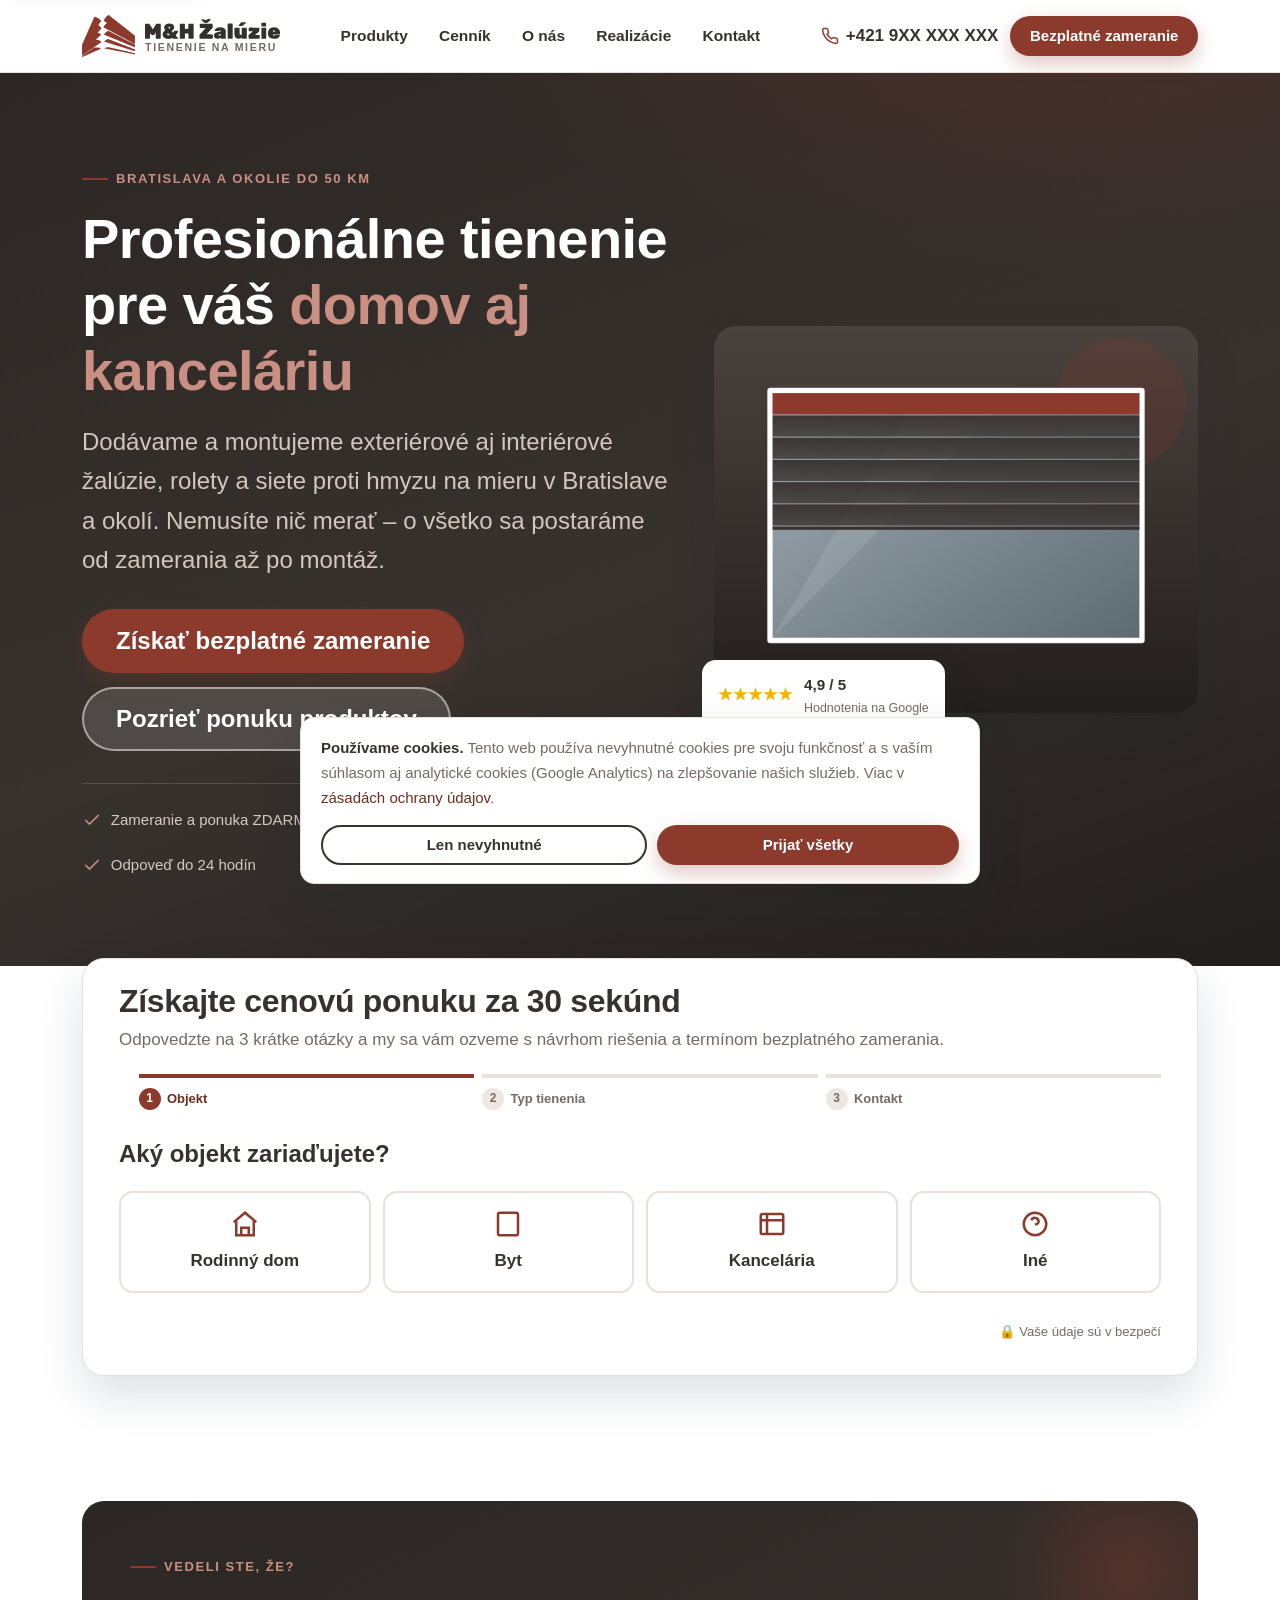
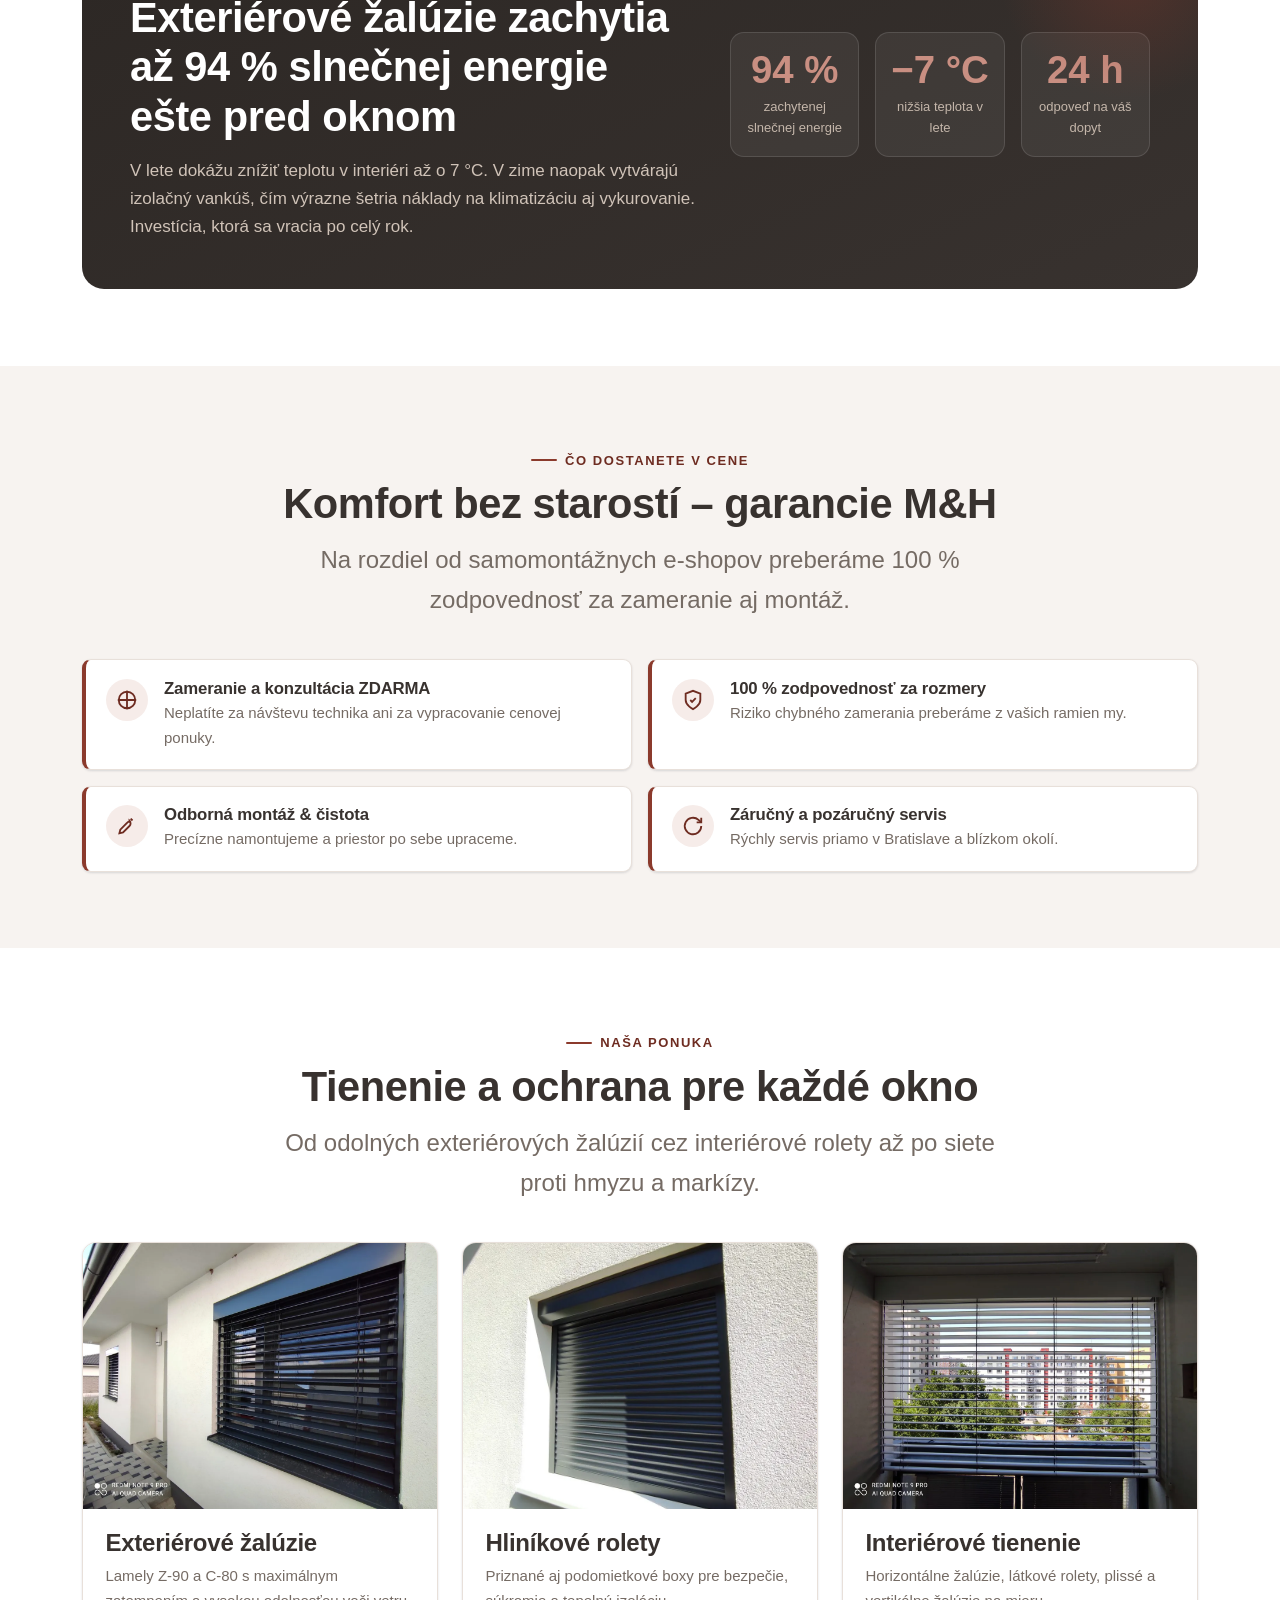
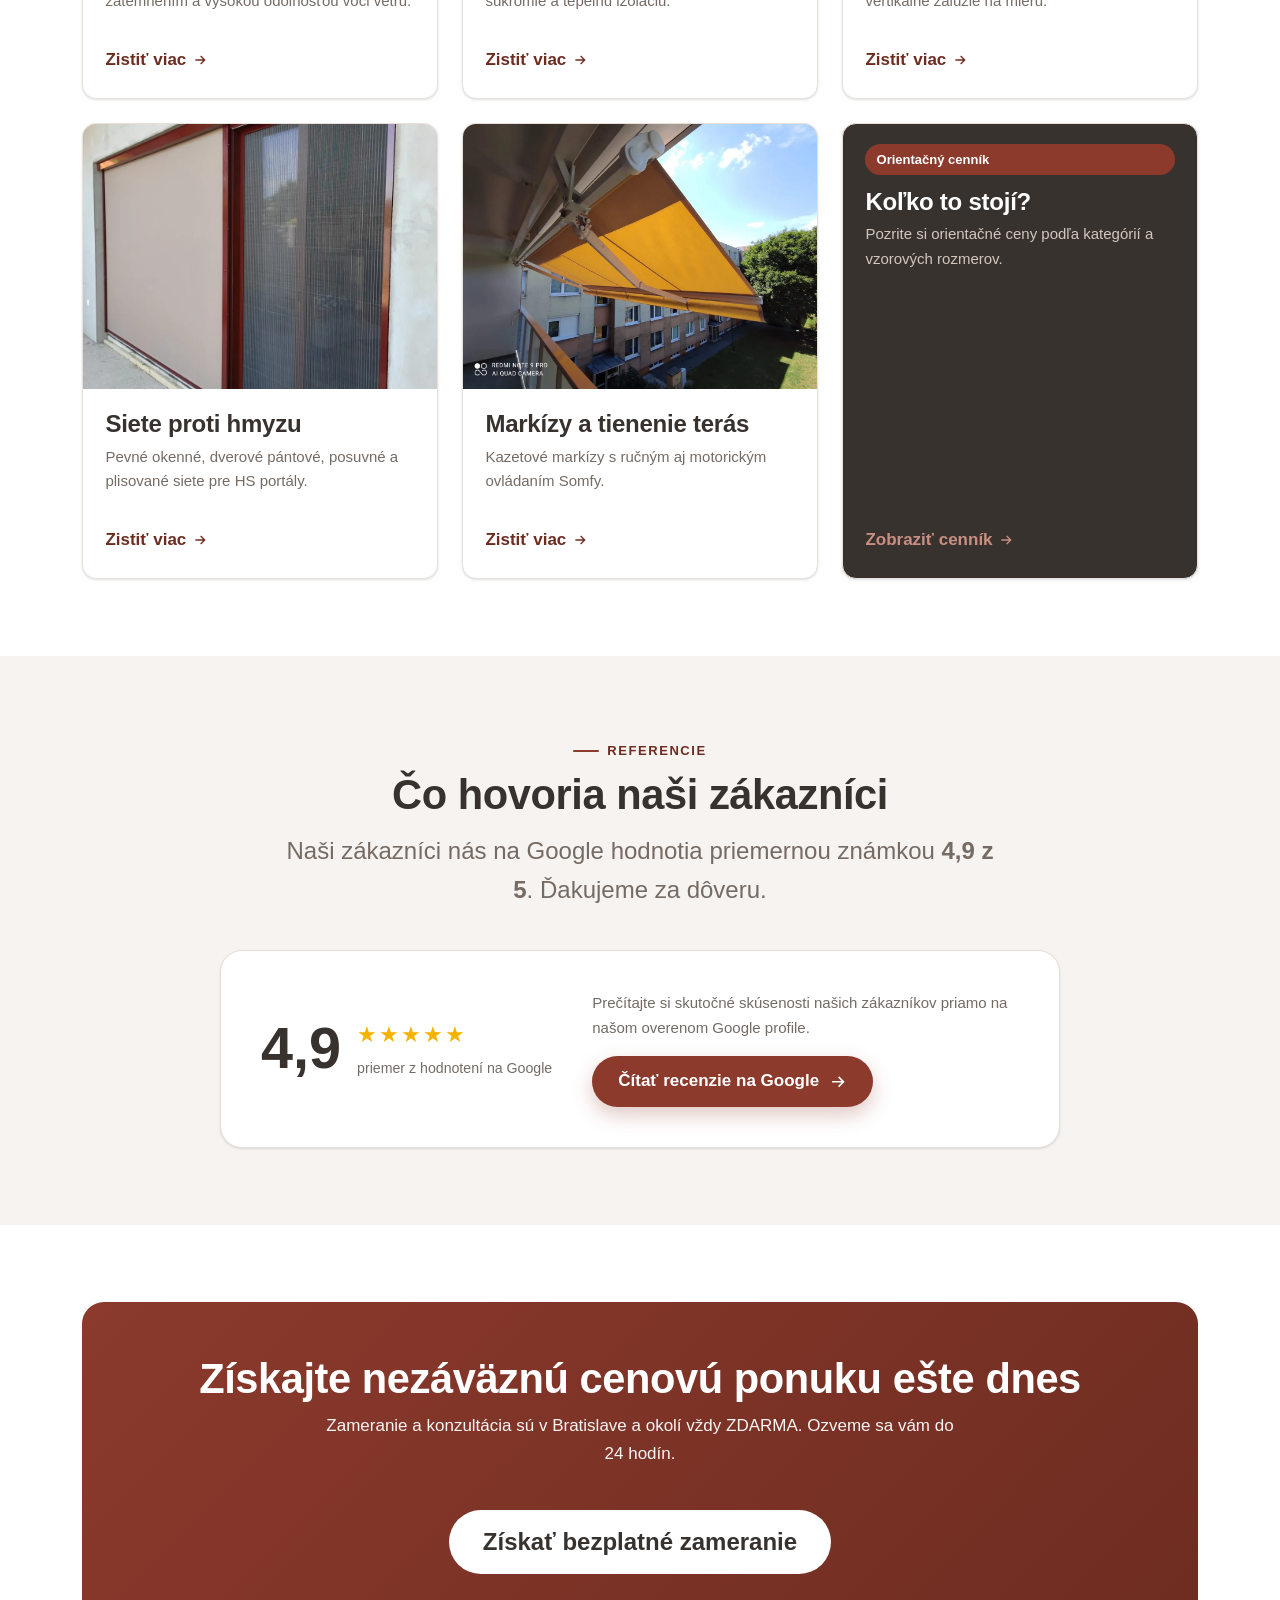
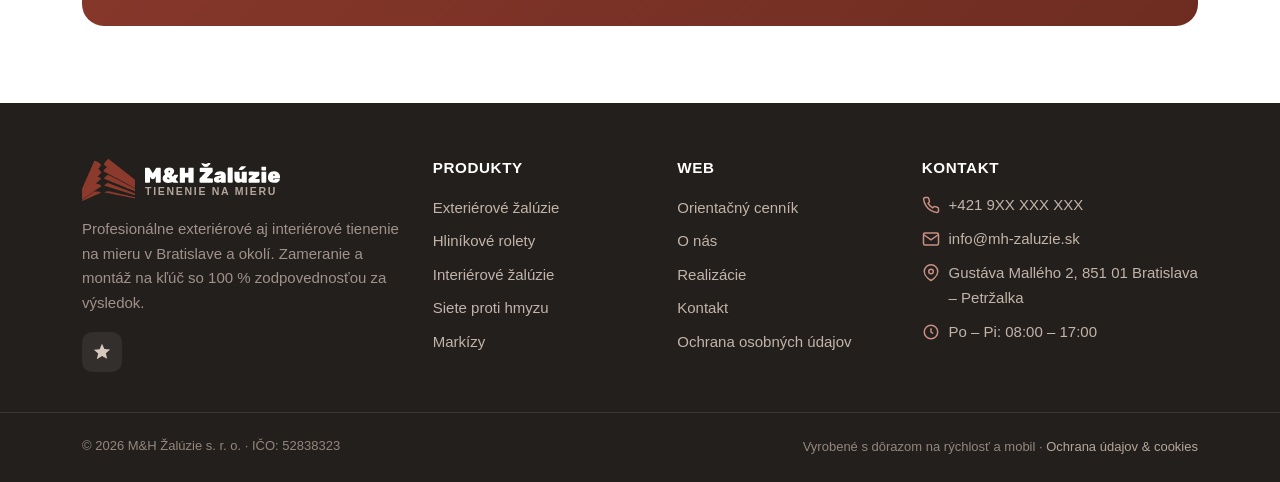
==== index.html @ 6494bdf4 "Kompletný audit webu: obsahové, prístupnostné a výkonové opravy Obsah a dôveryhodnosť: - Odstránené " ====
<!DOCTYPE html>
<html lang="sk">
<head>
  <meta charset="UTF-8">
  <meta name="viewport" content="width=device-width, initial-scale=1">
  <script>document.documentElement.className+=" js";</script>
  <title>Exteriérové a interiérové žalúzie Bratislava | M&H Žalúzie</title>
  <meta name="description" content="Exteriérové aj interiérové žalúzie, rolety, siete proti hmyzu a markízy na mieru v Bratislave a okolí. Zameranie ZDARMA, montáž na kľúč, ponuka do 24 hodín.">
  <link rel="canonical" href="https://mh-zaluzie.sk/">
  <meta name="theme-color" content="#38322F">
  <meta name="robots" content="index, follow">

  <!-- Open Graph / social -->
  <meta property="og:type" content="website">
  <meta property="og:locale" content="sk_SK">
  <meta property="og:site_name" content="M&H Žalúzie">
  <meta property="og:title" content="Exteriérové a interiérové žalúzie Bratislava | M&H Žalúzie">
  <meta property="og:description" content="Tienenie na mieru v Bratislave a okolí. Zameranie ZDARMA, montáž na kľúč. Získajte bezplatnú cenovú ponuku do 24 hodín.">
  <meta property="og:url" content="https://mh-zaluzie.sk/">
  <meta property="og:image" content="https://mh-zaluzie.sk/assets/img/og-image.png">
  <meta property="og:image:type" content="image/png">
  <meta property="og:image:width" content="1200">
  <meta property="og:image:height" content="630">
  <meta name="twitter:image" content="https://mh-zaluzie.sk/assets/img/og-image.png">
  <meta name="twitter:card" content="summary_large_image">

  <link rel="icon" href="assets/favicon.svg" type="image/svg+xml">
  <link rel="icon" type="image/png" sizes="32x32" href="assets/favicon-32.png">
  <link rel="apple-touch-icon" href="assets/apple-touch-icon.png">
  <link rel="manifest" href="site.webmanifest">
  <link rel="preload" href="css/styles.css?v=20260725" as="style">
  <link rel="preload" href="assets/img/hero.svg" as="image" type="image/svg+xml">
  <link rel="stylesheet" href="css/styles.css?v=20260725">

  <!-- Štruktúrované dáta pre lokálne SEO (LocalBusiness) -->
  <script type="application/ld+json">
  {
    "@context": "https://schema.org",
    "@type": "HomeAndConstructionBusiness",
    "name": "M&H Žalúzie s. r. o.",
    "image": "https://mh-zaluzie.sk/assets/img/og-image.png",
    "url": "https://mh-zaluzie.sk",
    "email": "info@mh-zaluzie.sk",
    "telephone": "+421900000000",
    "priceRange": "€€",
    "address": {
      "@type": "PostalAddress",
      "streetAddress": "Gustáva Mallého 2",
      "postalCode": "851 01",
      "addressLocality": "Bratislava – Petržalka",
      "addressCountry": "SK"
    },
    "areaServed": ["Bratislava", "Ružinov", "Petržalka", "Dúbravka", "Senec", "Pezinok", "Malacky"],
    "openingHoursSpecification": {
      "@type": "OpeningHoursSpecification",
      "dayOfWeek": ["Monday","Tuesday","Wednesday","Thursday","Friday"],
      "opens": "08:00", "closes": "17:00"
    },
    "makesOffer": [
      { "@type": "Offer", "itemOffered": { "@type": "Service", "name": "Exteriérové žalúzie Z-90 a C-80" } },
      { "@type": "Offer", "itemOffered": { "@type": "Service", "name": "Interiérové žalúzie a rolety" } },
      { "@type": "Offer", "itemOffered": { "@type": "Service", "name": "Siete proti hmyzu" } },
      { "@type": "Offer", "itemOffered": { "@type": "Service", "name": "Markízy" } }
    ]
  }
  </script>
</head>
<body>
  <a class="skip-link" href="#obsah">Preskočiť na obsah</a>

  <!-- ======================= HLAVIČKA ======================= -->
  <header class="site-header">
    <div class="container header-inner">
      <a class="brand" href="index.html" aria-label="M&amp;H Žalúzie – domovská stránka"><img class="brand__mark" src="assets/logo-mark.svg" alt="" width="53" height="42"><span class="brand__text"><img class="brand__word" src="assets/logo-word-dark.svg" alt="M&amp;H Žalúzie" width="135" height="20"><span class="brand__tag">Tienenie na mieru</span></span></a>

      <nav class="main-nav" id="main-nav" aria-label="Hlavná navigácia">
        <a href="produkty.html">Produkty</a>
        <a href="cennik.html">Cenník</a>
        <a href="o-nas.html">O nás</a>
        <a href="realizacie.html">Realizácie</a>
        <a href="kontakt.html">Kontakt</a>
        <a class="btn btn--primary btn--sm header-mobile-cta" href="kontakt.html">Bezplatné zameranie</a>
      </nav>

      <div class="header-actions">
        <a class="header-phone" data-mh-tel href="tel:+421900000000">
          <svg viewBox="0 0 24 24" fill="none" stroke="currentColor" stroke-width="2"><path d="M22 16.9v3a2 2 0 0 1-2.2 2 19.8 19.8 0 0 1-8.6-3 19.5 19.5 0 0 1-6-6 19.8 19.8 0 0 1-3-8.6A2 2 0 0 1 4.1 2h3a2 2 0 0 1 2 1.7c.1 1 .4 1.9.7 2.8a2 2 0 0 1-.5 2.1L8.1 9.9a16 16 0 0 0 6 6l1.3-1.2a2 2 0 0 1 2.1-.5c.9.3 1.8.6 2.8.7a2 2 0 0 1 1.7 2Z"/></svg>
          <span data-mh="business.phone">+421 9XX XXX XXX</span>
        </a>
        <a class="btn btn--primary btn--sm header-desktop-cta" href="kontakt.html">Bezplatné zameranie</a>
        <button class="nav-toggle" aria-label="Otvoriť menu" aria-controls="main-nav" aria-expanded="false">
          <svg class="icon-open" viewBox="0 0 24 24" fill="none" stroke="currentColor" stroke-width="2"><line x1="3" y1="6" x2="21" y2="6"/><line x1="3" y1="12" x2="21" y2="12"/><line x1="3" y1="18" x2="21" y2="18"/></svg>
          <svg class="icon-close" viewBox="0 0 24 24" fill="none" stroke="currentColor" stroke-width="2"><line x1="6" y1="6" x2="18" y2="18"/><line x1="6" y1="18" x2="18" y2="6"/></svg>
        </button>
      </div>
    </div>
  </header>

  <main id="obsah" tabindex="-1">
    <!-- ======================= HERO ======================= -->
    <section class="hero">
      <div class="container">
        <div class="hero-grid">
          <div class="hero__content" data-reveal>
            <span class="eyebrow">Bratislava a okolie do 50 km</span>
            <h1 class="mt-1">Profesionálne tienenie pre váš <span class="hl">domov aj kanceláriu</span></h1>
            <p class="hero__sub">Dodávame a montujeme exteriérové aj interiérové žalúzie, rolety a siete proti hmyzu na mieru v Bratislave a okolí. Nemusíte nič merať – o všetko sa postaráme od zamerania až po montáž.</p>
            <div class="hero__cta">
              <a class="btn btn--primary btn--lg" href="kontakt.html">Získať bezplatné zameranie</a>
              <a class="btn btn--ghost btn--lg" href="produkty.html">Pozrieť ponuku produktov</a>
            </div>
            <div class="hero__trust">
              <span class="hero__trust-item"><svg viewBox="0 0 24 24" fill="none" stroke="currentColor" stroke-width="2"><path d="M20 6 9 17l-5-5"/></svg> Zameranie a ponuka ZDARMA</span>
              <span class="hero__trust-item"><svg viewBox="0 0 24 24" fill="none" stroke="currentColor" stroke-width="2"><path d="M20 6 9 17l-5-5"/></svg> Montáž na kľúč</span>
              <span class="hero__trust-item"><svg viewBox="0 0 24 24" fill="none" stroke="currentColor" stroke-width="2"><path d="M20 6 9 17l-5-5"/></svg> Odpoveď do 24 hodín</span>
            </div>
          </div>
          <div class="hero__media" data-reveal data-reveal-delay="1">
            <img decoding="async" fetchpriority="high" src="assets/img/hero.svg" width="900" height="720" alt="Rodinný dom s namontovanými exteriérovými žalúziami">
            <a class="hero__badge" href="https://www.google.com/maps?cid=14620963035425995864" data-mh-href="social.googleReviews" target="_blank" rel="noopener" aria-label="Hodnotenie 4,9 z 5 na Google – čítať recenzie">
              <span class="stars" aria-hidden="true">★★★★★</span>
              <span><span data-mh="reviews.rating">4,9</span> / 5<small>Hodnotenia na Google</small></span>
            </a>
          </div>
        </div>
      </div>
    </section>

    <!-- ======================= WIZARD ======================= -->
    <section class="section section--tight" aria-labelledby="wizard-title">
      <div class="container">
        <div class="wizard-wrap">
          <div class="wizard" id="wizard" data-reveal>
            <div class="wizard__head">
              <h2 id="wizard-title">Získajte cenovú ponuku za 30 sekúnd</h2>
              <p>Odpovedzte na 3 krátke otázky a my sa vám ozveme s návrhom riešenia a termínom bezplatného zamerania.</p>
              <ol class="wizard__steps">
                <li class="is-active"><span class="num">1</span> Objekt</li>
                <li><span class="num">2</span> Typ tienenia</li>
                <li><span class="num">3</span> Kontakt</li>
              </ol>
            </div>
            <div class="wizard__body">
              <!-- Krok 1 -->
              <div class="wizard__panel is-active" role="group" aria-label="Krok 1">
                <p class="wizard__q">Aký objekt zariaďujete?</p>
                <div class="wizard__options">
                  <button type="button" class="opt" data-group="object" data-value="Rodinný dom">
                    <svg viewBox="0 0 24 24" fill="none" stroke="currentColor" stroke-width="2"><path d="M3 10.5 12 3l9 7.5"/><path d="M5 9.5V21h14V9.5"/><path d="M9 21v-6h6v6"/></svg>Rodinný dom</button>
                  <button type="button" class="opt" data-group="object" data-value="Byt">
                    <svg viewBox="0 0 24 24" fill="none" stroke="currentColor" stroke-width="2"><rect x="4" y="3" width="16" height="18" rx="1.5"/><path d="M9 8h.01M15 8h.01M9 12h.01M15 12h.01M9 16h.01M15 16h.01"/></svg>Byt</button>
                  <button type="button" class="opt" data-group="object" data-value="Kancelária">
                    <svg viewBox="0 0 24 24" fill="none" stroke="currentColor" stroke-width="2"><rect x="3" y="4" width="18" height="16" rx="1.5"/><path d="M3 9h18M8 4v16"/></svg>Kancelária</button>
                  <button type="button" class="opt" data-group="object" data-value="Iné">
                    <svg viewBox="0 0 24 24" fill="none" stroke="currentColor" stroke-width="2"><circle cx="12" cy="12" r="9"/><path d="M9.1 9a3 3 0 0 1 5.8 1c0 2-3 2.5-3 2.5"/><path d="M12 17h.01"/></svg>Iné</button>
                </div>
              </div>
              <!-- Krok 2 -->
              <div class="wizard__panel" role="group" aria-label="Krok 2">
                <p class="wizard__q">O aké tienenie máte záujem?</p>
                <div class="wizard__options">
                  <button type="button" class="opt" data-group="shading" data-value="Exteriérové žalúzie">
                    <svg viewBox="0 0 24 24" fill="none" stroke="currentColor" stroke-width="2"><rect x="4" y="3" width="16" height="18" rx="1"/><path d="M4 8h16M4 12h16M4 16h16"/></svg>Exteriérové žalúzie</button>
                  <button type="button" class="opt" data-group="shading" data-value="Hliníkové rolety">
                    <svg viewBox="0 0 24 24" fill="none" stroke="currentColor" stroke-width="2"><rect x="4" y="3" width="16" height="18" rx="1"/><path d="M4 7h16M4 10h16M4 13h16M4 16h16"/></svg>Hliníkové rolety</button>
                  <button type="button" class="opt" data-group="shading" data-value="Interiérové žalúzie">
                    <svg viewBox="0 0 24 24" fill="none" stroke="currentColor" stroke-width="2"><path d="M4 4h16M6 4v14M18 4v14M6 20h12"/><path d="M6 9h12M6 13h12"/></svg>Interiérové žalúzie</button>
                  <button type="button" class="opt" data-group="shading" data-value="Siete proti hmyzu">
                    <svg viewBox="0 0 24 24" fill="none" stroke="currentColor" stroke-width="2"><rect x="4" y="4" width="16" height="16" rx="1"/><path d="M4 9h16M4 14h16M9 4v16M14 4v16"/></svg>Siete proti hmyzu</button>
                  <button type="button" class="opt" data-group="shading" data-value="Markízy">
                    <svg viewBox="0 0 24 24" fill="none" stroke="currentColor" stroke-width="2"><path d="M3 11 5 5h14l2 6z"/><path d="M3 11h18v2H3z"/><path d="M7 13v6M17 13v6"/></svg>Markízy</button>
                </div>
              </div>
              <!-- Krok 3 -->
              <div class="wizard__panel" role="group" aria-label="Krok 3">
                <p class="wizard__q">Kde sa nachádzate?</p>
                <form class="wizard__fields" novalidate>
                  <div class="field">
                    <label for="wiz-city">Obec / mesto <span class="req">*</span></label>
                    <input id="wiz-city" name="city" type="text" placeholder="napr. Bratislava – Petržalka" autocomplete="address-level2" required>
                  </div>
                  <div class="field">
                    <label for="wiz-phone">Telefónne číslo <span class="req">*</span></label>
                    <input id="wiz-phone" name="phone" type="tel" placeholder="+421 9XX XXX XXX" autocomplete="tel" required>
                  </div>
                  <p data-wiz-msg style="display:none;font-size:.85rem;font-weight:600;"></p>
                  <button type="submit" class="btn btn--primary btn--block btn--lg">Odoslať a dohodnúť bezplatné zameranie</button>
                  <p class="text-muted" style="font-size:.8rem;">Odoslaním súhlasíte so spracovaním údajov za účelom vybavenia dopytu. Nezáväzné a bezplatné.</p>
                </form>
              </div>
              <!-- Úspech -->
              <div class="wizard__panel wizard__success" role="status">
                <div class="check"><svg viewBox="0 0 24 24" fill="none" stroke="currentColor" stroke-width="2.5"><path d="M20 6 9 17l-5-5"/></svg></div>
                <h3>Ďakujeme, dopyt je odoslaný!</h3>
                <p class="text-muted">Ozveme sa vám do 24 hodín na uvedené telefónne číslo a dohodneme termín bezplatného zamerania.</p>
              </div>

              <div class="wizard__nav">
                <button type="button" class="link-back" data-wiz-back hidden>
                  <svg viewBox="0 0 24 24" width="16" height="16" fill="none" stroke="currentColor" stroke-width="2"><path d="m15 18-6-6 6-6"/></svg> Späť
                </button>
                <span class="text-muted" style="font-size:.82rem;">🔒 Vaše údaje sú v bezpečí</span>
              </div>
            </div>
          </div>
        </div>
      </div>
    </section>

    <!-- ======================= EDUKAČNÝ BLOK ======================= -->
    <section class="section">
      <div class="container">
        <div class="edu" data-reveal>
          <div class="edu__inner">
            <div>
              <span class="eyebrow" style="color:var(--c-accent-300)">Vedeli ste, že?</span>
              <h2 class="mt-1">Exteriérové žalúzie zachytia až 94 % slnečnej energie ešte pred oknom</h2>
              <p class="mt-1">V lete dokážu znížiť teplotu v interiéri až o 7 °C. V zime naopak vytvárajú izolačný vankúš, čím výrazne šetria náklady na klimatizáciu aj vykurovanie. Investícia, ktorá sa vracia po celý rok.</p>
            </div>
            <div class="stat-grid">
              <div class="stat"><b>94 %</b><span>zachytenej slnečnej energie</span></div>
              <div class="stat"><b>−7 °C</b><span>nižšia teplota v lete</span></div>
              <div class="stat"><b>24 h</b><span>odpoveď na váš dopyt</span></div>
            </div>
          </div>
        </div>
      </div>
    </section>

    <!-- ======================= GARANCIE ======================= -->
    <section class="section section--alt" aria-labelledby="garancie-title">
      <div class="container">
        <div class="section-head center">
          <span class="eyebrow">Čo dostanete v cene</span>
          <h2 id="garancie-title">Komfort bez starostí – garancie M&amp;H</h2>
          <p class="lead">Na rozdiel od samomontážnych e-shopov preberáme 100 % zodpovednosť za zameranie aj montáž.</p>
        </div>
        <div class="guarantee-list grid grid-2">
          <div class="guarantee" data-reveal>
            <div class="guarantee__ic"><svg viewBox="0 0 24 24" fill="none" stroke="currentColor" stroke-width="2"><path d="M12 2v20M2 12h20"/><circle cx="12" cy="12" r="9"/></svg></div>
            <div><h3>Zameranie a konzultácia ZDARMA</h3><p>Neplatíte za návštevu technika ani za vypracovanie cenovej ponuky.</p></div>
          </div>
          <div class="guarantee" data-reveal data-reveal-delay="1">
            <div class="guarantee__ic"><svg viewBox="0 0 24 24" fill="none" stroke="currentColor" stroke-width="2"><path d="M12 22s8-4 8-10V5l-8-3-8 3v7c0 6 8 10 8 10Z"/><path d="m9 12 2 2 4-4"/></svg></div>
            <div><h3>100 % zodpovednosť za rozmery</h3><p>Riziko chybného zamerania preberáme z vašich ramien my.</p></div>
          </div>
          <div class="guarantee" data-reveal>
            <div class="guarantee__ic"><svg viewBox="0 0 24 24" fill="none" stroke="currentColor" stroke-width="2"><path d="M14.7 6.3a4 4 0 0 1 0 5.7l-7 7-4 1 1-4 7-7a4 4 0 0 1 3-1.7Z"/><path d="m18 6-2-2"/></svg></div>
            <div><h3>Odborná montáž &amp; čistota</h3><p>Precízne namontujeme a priestor po sebe upraceme.</p></div>
          </div>
          <div class="guarantee" data-reveal data-reveal-delay="1">
            <div class="guarantee__ic"><svg viewBox="0 0 24 24" fill="none" stroke="currentColor" stroke-width="2"><path d="M21 12a9 9 0 1 1-3-6.7L21 8"/><path d="M21 3v5h-5"/></svg></div>
            <div><h3>Záručný a pozáručný servis</h3><p>Rýchly servis priamo v Bratislave a blízkom okolí.</p></div>
          </div>
        </div>
      </div>
    </section>

    <!-- ======================= PRODUKTY PREVIEW ======================= -->
    <section class="section" aria-labelledby="produkty-title">
      <div class="container">
        <div class="section-head center">
          <span class="eyebrow">Naša ponuka</span>
          <h2 id="produkty-title">Tienenie a ochrana pre každé okno</h2>
          <p class="lead">Od odolných exteriérových žalúzií cez interiérové rolety až po siete proti hmyzu a markízy.</p>
        </div>
        <div class="grid grid-3">
          <a class="card product-card" href="produkty.html#exterierove" data-reveal>
            <div class="product-card__media"><picture><source srcset="assets/img/realizacia-exterierove-zaluzie.webp" type="image/webp"><img decoding="async" src="assets/img/realizacia-exterierove-zaluzie.jpg" onerror="this.onerror=null;this.src='assets/img/product-exterier.svg'" alt="Exteriérové žalúzie Z-90 a C-80" loading="lazy" width="800" height="600"></picture></div>
            <div class="product-card__body"><h3>Exteriérové žalúzie</h3><p>Lamely Z-90 a C-80 s maximálnym zatemnením a vysokou odolnosťou voči vetru.</p><span class="product-card__link">Zistiť viac <svg viewBox="0 0 24 24" fill="none" stroke="currentColor" stroke-width="2"><path d="M5 12h14M13 6l6 6-6 6"/></svg></span></div>
          </a>
          <a class="card product-card" href="produkty.html#rolety" data-reveal data-reveal-delay="1">
            <div class="product-card__media"><picture><source srcset="assets/img/realizacia-roleta-antracit.webp" type="image/webp"><img decoding="async" src="assets/img/realizacia-roleta-antracit.jpg" onerror="this.onerror=null;this.src='assets/img/product-rolety.svg'" alt="Exteriérové hliníkové rolety" loading="lazy" width="800" height="600"></picture></div>
            <div class="product-card__body"><h3>Hliníkové rolety</h3><p>Priznané aj podomietkové boxy pre bezpečie, súkromie a tepelnú izoláciu.</p><span class="product-card__link">Zistiť viac <svg viewBox="0 0 24 24" fill="none" stroke="currentColor" stroke-width="2"><path d="M5 12h14M13 6l6 6-6 6"/></svg></span></div>
          </a>
          <a class="card product-card" href="produkty.html#interierove" data-reveal data-reveal-delay="2">
            <div class="product-card__media"><picture><source srcset="assets/img/interierove-zaluzie-1.webp" type="image/webp"><img decoding="async" src="assets/img/interierove-zaluzie-1.jpg" onerror="this.onerror=null;this.src='assets/img/product-interier.svg'" alt="Interiérové žalúzie, rolety a plissé" loading="lazy" width="800" height="600"></picture></div>
            <div class="product-card__body"><h3>Interiérové tienenie</h3><p>Horizontálne žalúzie, látkové rolety, plissé a vertikálne žalúzie na mieru.</p><span class="product-card__link">Zistiť viac <svg viewBox="0 0 24 24" fill="none" stroke="currentColor" stroke-width="2"><path d="M5 12h14M13 6l6 6-6 6"/></svg></span></div>
          </a>
          <a class="card product-card" href="produkty.html#siete" data-reveal>
            <div class="product-card__media"><picture><source srcset="assets/img/realizacia-siet-proti-hmyzu.webp" type="image/webp"><img decoding="async" src="assets/img/realizacia-siet-proti-hmyzu.jpg" onerror="this.onerror=null;this.src='assets/img/product-siete.svg'" alt="Siete proti hmyzu na okná a dvere" loading="lazy" width="800" height="600"></picture></div>
            <div class="product-card__body"><h3>Siete proti hmyzu</h3><p>Pevné okenné, dverové pántové, posuvné a plisované siete pre HS portály.</p><span class="product-card__link">Zistiť viac <svg viewBox="0 0 24 24" fill="none" stroke="currentColor" stroke-width="2"><path d="M5 12h14M13 6l6 6-6 6"/></svg></span></div>
          </a>
          <a class="card product-card" href="produkty.html#markizy" data-reveal data-reveal-delay="1">
            <div class="product-card__media"><picture><source srcset="assets/img/realizacia-markiza.webp" type="image/webp"><img decoding="async" src="assets/img/realizacia-markiza.jpg" onerror="this.onerror=null;this.src='assets/img/product-markizy.svg'" alt="Kazetové markízy Somfy" loading="lazy" width="800" height="600"></picture></div>
            <div class="product-card__body"><h3>Markízy a tienenie terás</h3><p>Kazetové markízy s ručným aj motorickým ovládaním Somfy.</p><span class="product-card__link">Zistiť viac <svg viewBox="0 0 24 24" fill="none" stroke="currentColor" stroke-width="2"><path d="M5 12h14M13 6l6 6-6 6"/></svg></span></div>
          </a>
          <a class="card product-card" href="cennik.html" data-reveal data-reveal-delay="2" style="background:var(--c-dark);color:#fff;justify-content:center;align-items:flex-start;">
            <div class="product-card__body" style="justify-content:center;">
              <span class="pill pill--dark" style="background:var(--c-accent)">Orientačný cenník</span>
              <h3 style="color:#fff;margin-top:.8rem;">Koľko to stojí?</h3>
              <p style="color:#d3c6bc;">Pozrite si orientačné ceny podľa kategórií a vzorových rozmerov.</p>
              <span class="product-card__link" style="color:var(--c-accent-300)">Zobraziť cenník <svg viewBox="0 0 24 24" fill="none" stroke="currentColor" stroke-width="2"><path d="M5 12h14M13 6l6 6-6 6"/></svg></span>
            </div>
          </a>
        </div>
      </div>
    </section>

    <!-- ======================= RECENZIE ======================= -->
    <section class="section section--alt" aria-labelledby="recenzie-title">
      <div class="container">
        <div class="section-head center">
          <span class="eyebrow">Referencie</span>
          <h2 id="recenzie-title">Čo hovoria naši zákazníci</h2>
          <p class="lead">Naši zákazníci nás na Google hodnotia priemernou známkou <strong><span data-mh="reviews.rating">4,9</span> z 5</strong>. Ďakujeme za dôveru.</p>
        </div>
        <a class="google-rating" href="https://www.google.com/maps?cid=14620963035425995864" data-mh-href="social.googleReviews" target="_blank" rel="noopener" data-reveal aria-label="Čítať recenzie na Google">
          <div class="google-rating__score">
            <span class="big" data-mh="reviews.rating">4,9</span>
            <div><span class="stars" aria-hidden="true">★★★★★</span><small>priemer z hodnotení na Google</small></div>
          </div>
          <div class="google-rating__cta">
            <p>Prečítajte si skutočné skúsenosti našich zákazníkov priamo na našom overenom Google profile.</p>
            <span class="btn btn--primary">Čítať recenzie na Google
              <svg viewBox="0 0 24 24" fill="none" stroke="currentColor" stroke-width="2"><path d="M5 12h14M13 6l6 6-6 6"/></svg>
            </span>
          </div>
        </a>
      </div>
    </section>

    <!-- ======================= CTA BAND ======================= -->
    <section class="section">
      <div class="container">
        <div class="cta-band" data-reveal>
          <h2>Získajte nezáväznú cenovú ponuku ešte dnes</h2>
          <p>Zameranie a konzultácia sú v Bratislave a okolí vždy ZDARMA. Ozveme sa vám do 24 hodín.</p>
          <a class="btn btn--light btn--lg" href="kontakt.html">Získať bezplatné zameranie</a>
        </div>
      </div>
    </section>
  </main>

  <!-- ======================= PÄTIČKA ======================= -->
  <footer class="site-footer">
    <div class="container">
      <div class="footer-grid">
        <div class="footer-about">
          <a class="brand" href="index.html" aria-label="M&amp;H Žalúzie – domovská stránka"><img class="brand__mark" src="assets/logo-mark.svg" alt="" width="53" height="42"><span class="brand__text"><img class="brand__word" src="assets/logo-word-light.svg" alt="M&amp;H Žalúzie" width="135" height="20"><span class="brand__tag">Tienenie na mieru</span></span></a>
          <p>Profesionálne exteriérové aj interiérové tienenie na mieru v Bratislave a okolí. Zameranie a montáž na kľúč so 100 % zodpovednosťou za výsledok.</p>
          <div class="footer-social" data-mh-social></div>
        </div>

        <div>
          <h4>Produkty</h4>
          <ul class="footer-links">
            <li><a href="produkty.html#exterierove">Exteriérové žalúzie</a></li>
            <li><a href="produkty.html#rolety">Hliníkové rolety</a></li>
            <li><a href="produkty.html#interierove">Interiérové žalúzie</a></li>
            <li><a href="produkty.html#siete">Siete proti hmyzu</a></li>
            <li><a href="produkty.html#markizy">Markízy</a></li>
          </ul>
        </div>

        <div>
          <h4>Web</h4>
          <ul class="footer-links">
            <li><a href="cennik.html">Orientačný cenník</a></li>
            <li><a href="o-nas.html">O nás</a></li>
            <li><a href="realizacie.html">Realizácie</a></li>
            <li><a href="kontakt.html">Kontakt</a></li>
            <li><a href="ochrana-osobnych-udajov.html">Ochrana osobných údajov</a></li>
          </ul>
        </div>

        <div>
          <h4>Kontakt</h4>
          <div class="footer-contact">
            <div><svg viewBox="0 0 24 24" fill="none" stroke="currentColor" stroke-width="2"><path d="M22 16.9v3a2 2 0 0 1-2.2 2 19.8 19.8 0 0 1-8.6-3 19.5 19.5 0 0 1-6-6 19.8 19.8 0 0 1-3-8.6A2 2 0 0 1 4.1 2h3a2 2 0 0 1 2 1.7c.1 1 .4 1.9.7 2.8a2 2 0 0 1-.5 2.1L8.1 9.9a16 16 0 0 0 6 6l1.3-1.2a2 2 0 0 1 2.1-.5c.9.3 1.8.6 2.8.7a2 2 0 0 1 1.7 2Z"/></svg><a data-mh-tel href="tel:+421900000000"><span data-mh="business.phone">+421 9XX XXX XXX</span></a></div>
            <div><svg viewBox="0 0 24 24" fill="none" stroke="currentColor" stroke-width="2"><rect x="2" y="4" width="20" height="16" rx="2"/><path d="m2 6 10 7 10-7"/></svg><a data-mh-mail href="mailto:info@mh-zaluzie.sk"><span data-mh="business.email">info@mh-zaluzie.sk</span></a></div>
            <div><svg viewBox="0 0 24 24" fill="none" stroke="currentColor" stroke-width="2"><path d="M21 10c0 7-9 12-9 12s-9-5-9-12a9 9 0 0 1 18 0Z"/><circle cx="12" cy="10" r="3"/></svg><span data-mh="business.showroom.full">Gustáva Mallého 2, 851 01 Bratislava – Petržalka</span></div>
            <div><svg viewBox="0 0 24 24" fill="none" stroke="currentColor" stroke-width="2"><circle cx="12" cy="12" r="9"/><path d="M12 7v5l3 2"/></svg><span data-mh="business.hoursShort">Po – Pi: 08:00 – 17:00</span></div>
          </div>
        </div>
      </div>
    </div>
    <div class="footer-bottom">
      <div class="container">
        <span>© <span data-mh-year>2026</span> <span data-mh="business.name">M&amp;H Žalúzie s. r. o.</span> · IČO: <span data-mh="business.ico">52838323</span></span>
        <span>Vyrobené s dôrazom na rýchlosť a mobil · <a href="ochrana-osobnych-udajov.html">Ochrana údajov &amp; cookies</a></span>
      </div>
    </div>
  </footer>

  <!-- Mobilná spodná CTA lišta -->
  <div class="mobile-cta">
    <a class="btn btn--secondary" data-mh-tel href="tel:+421900000000"><svg viewBox="0 0 24 24" width="18" height="18" fill="none" stroke="currentColor" stroke-width="2"><path d="M22 16.9v3a2 2 0 0 1-2.2 2 19.8 19.8 0 0 1-8.6-3 19.5 19.5 0 0 1-6-6 19.8 19.8 0 0 1-3-8.6A2 2 0 0 1 4.1 2h3a2 2 0 0 1 2 1.7c.1 1 .4 1.9.7 2.8a2 2 0 0 1-.5 2.1L8.1 9.9a16 16 0 0 0 6 6l1.3-1.2a2 2 0 0 1 2.1-.5c.9.3 1.8.6 2.8.7a2 2 0 0 1 1.7 2Z"/></svg> Zavolať</a>
    <a class="btn btn--primary" href="kontakt.html">Bezplatné zameranie</a>
  </div>

  <!-- Cookie lišta (GDPR) -->
  <div class="cookie-bar" id="cookie-bar" role="dialog" aria-live="polite" aria-label="Súhlas s cookies">
    <p><strong>Používame cookies.</strong> Tento web používa nevyhnutné cookies pre svoju funkčnosť a s vaším súhlasom aj analytické cookies (Google Analytics) na zlepšovanie našich služieb. Viac v <a href="ochrana-osobnych-udajov.html">zásadách ochrany údajov</a>.</p>
    <div class="cookie-bar__actions">
      <button class="btn btn--secondary btn--sm" data-cookie-decline>Len nevyhnutné</button>
      <button class="btn btn--primary btn--sm" data-cookie-accept>Prijať všetky</button>
    </div>
  </div>

  <script src="js/config.js?v=20260725"></script>
  <script src="js/main.js?v=20260725"></script>
  <script src="js/wizard.js?v=20260725"></script>
</body>
</html>
---- css/styles.css ----
/* =========================================================================
   M&H Žalúzie — Hlavný štýlový súbor (design systém)
   -------------------------------------------------------------------------
   Štruktúra:
     1.  Dizajnové premenné (farby, typografia, rozostupy)  ← TU meňte značku
     2.  Reset a základy
     3.  Layout (kontajner, sekcie, mriežky)
     4.  Typografia a pomocné triedy
     5.  Tlačidlá
     6.  Hlavička a navigácia
     7.  Hero
     8.  Wizard (dopytový sprievodca)
     9.  Karty, výhody, garancie
     10. Edukačný blok / štatistiky
     11. Porovnávacia tabuľka (Z-90 vs C-80)
     12. RAL vzorkovník
     13. Cenníková tabuľka
     14. Realizácie (galéria + filtre)
     15. Recenzie
     16. Formuláre
     17. Kontakt / mapa
     18. Pätička
     19. Cookie lišta + mobilná CTA lišta
     20. Animácie (reveal) a responzívne úpravy
   ========================================================================= */

/* 1. DIZAJNOVÉ PREMENNÉ ================================================== */
:root {
  /* Značkové farby podľa loga (tehlovo-červená + teplá antracitová) */
  --c-dark:        #38322F;   /* teplá antracitová (charcoal) */
  --c-dark-900:    #231f1d;
  --c-dark-800:    #2c2724;
  --c-dark-700:    #574d48;
  --c-accent:      #8B3A2C;   /* tehlovo-červená (akcent z loga) */
  --c-accent-600:  #6E2C21;
  --c-accent-300:  #c98f82;
  --c-accent-100:  #f6ece9;
  --c-white:       #ffffff;

  /* Odvodené / podporné farby (teplé neutrály) */
  --c-bg:          #ffffff;
  --c-bg-alt:      #f7f3f0;   /* jemné teplé pozadie sekcií */
  --c-bg-tint:     #efe7e1;
  --c-text:        #33302e;
  --c-muted:       #756b64;
  --c-border:      #e8e0da;
  --c-border-dark: #574d48;
  --c-star:        #f5b301;
  --c-success:     #1e9e6a;
  --c-success-700: #147a51;   /* tmavší odtieň pre text na bielom (WCAG AA) */
  --c-success-bg:  #e7f7ef;
  --c-error:       #d64545;

  /* Typografia */
  --font-base: -apple-system, BlinkMacSystemFont, "Segoe UI", Roboto, "Helvetica Neue", Arial, "Noto Sans", sans-serif;
  --font-head: var(--font-base);
  --fs-800: clamp(2.1rem, 1.4rem + 3.2vw, 3.5rem);
  --fs-700: clamp(1.7rem, 1.2rem + 2.2vw, 2.6rem);
  --fs-600: clamp(1.4rem, 1.1rem + 1.4vw, 2rem);
  --fs-500: clamp(1.2rem, 1.05rem + 0.7vw, 1.5rem);
  --fs-400: 1.0625rem;
  --fs-300: 0.9375rem;
  --fs-200: 0.8125rem;

  /* Rozostupy a tvar */
  --space:      1rem;
  --radius:     14px;
  --radius-sm:  9px;
  --radius-lg:  22px;
  --shadow-sm:  0 1px 2px rgba(15,30,45,.06), 0 1px 3px rgba(15,30,45,.08);
  --shadow:     0 6px 18px rgba(20,40,60,.08), 0 2px 6px rgba(20,40,60,.06);
  --shadow-lg:  0 20px 45px rgba(20,40,60,.14);
  --container:  1180px;
  --header-h:   72px;

  --ease: cubic-bezier(.4, 0, .2, 1);
}

/* 2. RESET A ZÁKLADY ==================================================== */
*, *::before, *::after { box-sizing: border-box; }
* { margin: 0; }
html {
  scroll-behavior: smooth;
  -webkit-text-size-adjust: 100%;
  scroll-padding-top: calc(var(--header-h) + 12px);
}
body {
  font-family: var(--font-base);
  font-size: var(--fs-400);
  line-height: 1.65;
  color: var(--c-text);
  background: var(--c-bg);
  -webkit-font-smoothing: antialiased;
  text-rendering: optimizeLegibility;
  overflow-x: hidden;
}
img, svg, video { max-width: 100%; display: block; height: auto; }
img { border-style: none; }
a { color: var(--c-accent-600); text-decoration: none; transition: color .15s var(--ease); }
a:hover { color: var(--c-accent); }
ul, ol { padding-left: 1.15em; }
button, input, select, textarea { font: inherit; color: inherit; }
button { cursor: pointer; background: none; border: none; }
:focus-visible { outline: 3px solid var(--c-accent); outline-offset: 2px; border-radius: 4px; }
hr { border: none; border-top: 1px solid var(--c-border); margin: 2rem 0; }
strong { font-weight: 700; }

/* 3. LAYOUT ============================================================= */
.container {
  width: 100%;
  max-width: var(--container);
  margin-inline: auto;
  padding-inline: clamp(1rem, 4vw, 2rem);
}
.container--narrow { max-width: 820px; }
.section { padding-block: clamp(3rem, 6vw, 5.5rem); }
.section--alt { background: var(--c-bg-alt); }
.section--dark { background: var(--c-dark); color: #e6dcd4; }
.section--tight { padding-block: clamp(2rem, 4vw, 3rem); }

.grid { display: grid; gap: 1.5rem; }
.grid-2 { grid-template-columns: repeat(2, 1fr); }
.grid-3 { grid-template-columns: repeat(3, 1fr); }
.grid-4 { grid-template-columns: repeat(4, 1fr); }
@media (max-width: 900px) {
  .grid-3, .grid-4 { grid-template-columns: repeat(2, 1fr); }
}
@media (max-width: 560px) {
  .grid-2, .grid-3, .grid-4 { grid-template-columns: 1fr; }
}

/* 4. TYPOGRAFIA A POMOCNÉ TRIEDY ======================================= */
h1, h2, h3, h4 { font-family: var(--font-head); line-height: 1.18; color: var(--c-dark); font-weight: 800; letter-spacing: -.01em; }
.section--dark h1, .section--dark h2, .section--dark h3 { color: #fff; }
h1 { font-size: var(--fs-800); }
h2 { font-size: var(--fs-700); }
h3 { font-size: var(--fs-500); font-weight: 700; }
p { margin-block: 0 1rem; }
p:last-child { margin-bottom: 0; }

.eyebrow {
  display: inline-flex; align-items: center; gap: .5rem;
  font-size: var(--fs-200); font-weight: 700; letter-spacing: .12em;
  text-transform: uppercase; color: var(--c-accent-600);
}
.eyebrow::before { content: ""; width: 26px; height: 2px; background: var(--c-accent); border-radius: 2px; }
/* Na tmavom podklade (hero, page-hero, tmavé sekcie) svetlý odtieň akcentu –
   tmavočervená by na antracite nebola čitateľná. */
.section--dark .eyebrow,
.hero .eyebrow,
.page-hero .eyebrow,
.edu .eyebrow { color: var(--c-accent-300); }

.section-head { max-width: 720px; margin-bottom: 2.5rem; }
.section-head.center { margin-inline: auto; text-align: center; }
.section-head h2 { margin-top: .5rem; }
.section-head .lead { margin-top: .75rem; color: var(--c-muted); font-size: var(--fs-500); }
.section--dark .section-head .lead { color: #c3b5a9; }

.lead { font-size: var(--fs-500); color: var(--c-muted); }
.text-accent { color: var(--c-accent-600); }
.text-muted { color: var(--c-muted); }
.text-center { text-align: center; }
.mt-0 { margin-top: 0; } .mt-1 { margin-top: 1rem; } .mt-2 { margin-top: 2rem; }
.mb-0 { margin-bottom: 0; }
.nowrap { white-space: nowrap; }
.visually-hidden {
  position: absolute !important; width: 1px; height: 1px; padding: 0; margin: -1px;
  overflow: hidden; clip: rect(0 0 0 0); white-space: nowrap; border: 0;
}

/* 5. TLAČIDLÁ =========================================================== */
.btn {
  display: inline-flex; align-items: center; justify-content: center; gap: .55rem;
  padding: .85rem 1.5rem; border-radius: 999px; font-weight: 700; font-size: var(--fs-400);
  line-height: 1.1; text-align: center; cursor: pointer; white-space: nowrap;
  max-width: 100%;
  transition: transform .12s var(--ease), box-shadow .2s var(--ease), background .2s var(--ease), color .2s var(--ease);
  border: 2px solid transparent;
}
/* Na úzkych displejoch nechá dlhý text tlačidla zalomiť, aby nepretekal von. */
@media (max-width: 560px) {
  .btn { white-space: normal; }
  .btn--lg { padding: .95rem 1.4rem; font-size: var(--fs-400); }
}
.btn svg { width: 1.15em; height: 1.15em; flex: none; }

/* <picture> je len obal pre WebP/JPEG – nesmie ovplyvniť rozloženie obrázka */
picture { display: contents; }
.btn:hover { transform: translateY(-2px); }
.btn:active { transform: translateY(0); }
.btn--primary { background: var(--c-accent); color: #fff; box-shadow: 0 8px 20px rgba(139,58,44,.28); }
.btn--primary:hover { background: var(--c-accent-600); color: #fff; box-shadow: 0 12px 26px rgba(139,58,44,.36); }
.btn--secondary { background: transparent; color: var(--c-dark); border-color: var(--c-dark); }
.btn--secondary:hover { background: var(--c-dark); color: #fff; }
.btn--ghost { background: rgba(255,255,255,.12); color: #fff; border-color: rgba(255,255,255,.5); }
.btn--ghost:hover { background: #fff; color: var(--c-dark); border-color: #fff; }
.btn--light { background: #fff; color: var(--c-dark); }
.btn--light:hover { background: var(--c-accent); color: #fff; }
.btn--block { width: 100%; }
.btn--lg { padding: 1.05rem 2rem; font-size: var(--fs-500); }
.btn--sm { padding: .6rem 1.1rem; font-size: var(--fs-300); }

/* Skip-link (preskočiť na obsah) – pre klávesnicu a čítačky obrazovky */
.skip-link {
  position: absolute; left: 8px; top: -60px; z-index: 300;
  background: var(--c-dark); color: #fff; padding: .7rem 1.1rem; border-radius: 10px;
  font-weight: 700; box-shadow: var(--shadow); transition: top .2s var(--ease);
}
.skip-link:focus { top: 8px; color: #fff; }

/* 6. HLAVIČKA A NAVIGÁCIA ============================================== */
.site-header {
  position: sticky; top: 0; z-index: 100;
  background: rgba(255,255,255,.92);
  backdrop-filter: saturate(180%) blur(10px);
  border-bottom: 1px solid var(--c-border);
  transition: box-shadow .2s var(--ease);
}
.site-header.is-scrolled { box-shadow: var(--shadow-sm); }
.header-inner { display: flex; align-items: center; justify-content: space-between; gap: 1rem; min-height: var(--header-h); }

.brand { display: inline-flex; align-items: center; gap: .6rem; color: var(--c-dark); font-weight: 800; }
.brand:hover { color: var(--c-dark); }
.brand__mark { height: 42px; width: auto; flex: none; }
.brand__text { display: flex; flex-direction: column; gap: 3px; line-height: 1.05; }
.brand__word { height: 20px; width: auto; display: block; }
.brand__name { font-size: 1.18rem; letter-spacing: -.01em; }
.brand__name b { color: var(--c-accent); }
.brand__tag { font-size: .66rem; font-weight: 700; letter-spacing: .16em; text-transform: uppercase; color: var(--c-muted); }
@media (max-width: 480px) { .brand__mark { height: 38px; } .brand__word { height: 18px; } }

.main-nav { display: flex; align-items: center; gap: .35rem; }
.main-nav a {
  color: var(--c-dark); font-weight: 600; font-size: .97rem; padding: .5rem .8rem; border-radius: 8px;
  white-space: nowrap;
  transition: background .15s var(--ease), color .15s var(--ease);
}
.main-nav a:hover { background: var(--c-bg-tint); color: var(--c-dark); }
.main-nav a[aria-current="page"] { color: var(--c-accent-600); }
.main-nav a[aria-current="page"]::after {
  content: ""; display: block; height: 2px; background: var(--c-accent); border-radius: 2px; margin-top: 2px;
}

.header-actions { display: flex; align-items: center; gap: .75rem; }
.header-phone { display: inline-flex; align-items: center; gap: .45rem; font-weight: 700; color: var(--c-dark); white-space: nowrap; }
.header-phone:hover { color: var(--c-accent-600); }
.header-phone svg { width: 18px; height: 18px; color: var(--c-accent); }

/* CTA v navigácii sa zobrazuje len v mobilnom menu */
.header-mobile-cta { display: none; }

.nav-toggle { display: none; width: 44px; height: 44px; border-radius: 10px; align-items: center; justify-content: center; color: var(--c-dark); border: 1px solid var(--c-border); }
.nav-toggle svg { width: 24px; height: 24px; }
.nav-toggle .icon-close { display: none; }

@media (max-width: 940px) {
  .nav-toggle { display: inline-flex; }
  .main-nav {
    position: fixed; inset: var(--header-h) 0 auto 0;
    flex-direction: column; align-items: stretch; gap: 0;
    background: #fff; border-bottom: 1px solid var(--c-border);
    padding: .5rem clamp(1rem,4vw,2rem) 1.25rem;
    box-shadow: var(--shadow-lg);
    transform: translateY(-140%); transition: transform .28s var(--ease);
    max-height: calc(100dvh - var(--header-h)); overflow-y: auto;
  }
  .main-nav.is-open { transform: translateY(0); }
  .main-nav a { padding: .85rem .5rem; border-bottom: 1px solid var(--c-border); font-size: 1.05rem; }
  .main-nav a[aria-current="page"]::after { display: none; }
  .main-nav .btn { margin-top: .9rem; }
  .header-mobile-cta { display: inline-flex; }
  body.nav-open { overflow: hidden; }
  .header-desktop-cta { display: none; }
}

/* 7. HERO ============================================================== */
.hero { position: relative; background: var(--c-dark); color: #efe7e1; overflow: hidden; }
.hero::before {
  content: ""; position: absolute; inset: 0;
  background:
    radial-gradient(1000px 480px at 82% -10%, rgba(139,58,44,.28), transparent 60%),
    linear-gradient(160deg, var(--c-dark-800), var(--c-dark) 55%, var(--c-dark-900));
}
.hero__louvers { position: absolute; inset: 0; opacity: .10; pointer-events: none; }
.hero .container { position: relative; }
.hero-grid { display: grid; grid-template-columns: 1.1fr .9fr; gap: 2.5rem; align-items: center; padding-block: clamp(3rem, 7vw, 5.5rem); }
.hero__content { max-width: 640px; }
.hero h1 { color: #fff; }
.hero h1 .hl { color: var(--c-accent-300); }
.hero__sub { font-size: var(--fs-500); color: #d3c6bc; margin-top: 1.1rem; }
.hero__cta { display: flex; flex-wrap: wrap; gap: .9rem; margin-top: 1.8rem; }
.hero__trust { display: flex; flex-wrap: wrap; gap: 1.25rem 1.8rem; margin-top: 2rem; padding-top: 1.5rem; border-top: 1px solid rgba(255,255,255,.14); }
.hero__trust-item { display: flex; align-items: center; gap: .55rem; font-size: var(--fs-300); color: #d6cabf; }
.hero__trust-item svg { width: 20px; height: 20px; color: var(--c-accent-300); flex: none; }
.hero__media { position: relative; }
.hero__media img, .hero__media svg { width: 100%; border-radius: var(--radius-lg); box-shadow: var(--shadow-lg); }
.hero__badge {
  position: absolute; bottom: -18px; left: -12px; background: #fff; color: var(--c-dark);
  border-radius: var(--radius); padding: .8rem 1rem; box-shadow: var(--shadow-lg);
  display: flex; align-items: center; gap: .7rem; font-weight: 700; font-size: .95rem;
}
.hero__badge .stars { color: var(--c-star); font-size: 1rem; letter-spacing: 1px; }
.hero__badge small { display: block; font-weight: 500; color: var(--c-muted); font-size: .78rem; }
@media (max-width: 860px) {
  .hero-grid { grid-template-columns: 1fr; gap: 2rem; }
  .hero__media { order: -1; max-width: 520px; }
}

/* 8. WIZARD (DOPYTOVÝ SPRIEVODCA) ====================================== */
.wizard-wrap { margin-top: -3.5rem; position: relative; z-index: 5; }
.wizard {
  background: #fff; border-radius: var(--radius-lg); box-shadow: var(--shadow-lg);
  border: 1px solid var(--c-border); overflow: hidden;
}
.wizard__head { padding: 1.5rem clamp(1.25rem, 4vw, 2.25rem) 0; }
.wizard__head h2 { font-size: var(--fs-600); }
.wizard__head p { color: var(--c-muted); margin-top: .35rem; }
.wizard__steps { display: flex; gap: .5rem; margin-top: 1.25rem; }
.wizard__steps li {
  flex: 1; list-style: none; font-size: var(--fs-200); font-weight: 700; color: var(--c-muted);
  padding-top: .6rem; border-top: 4px solid var(--c-border); transition: all .25s var(--ease);
  display: flex; align-items: center; gap: .4rem;
}
.wizard__steps li .num {
  width: 22px; height: 22px; border-radius: 50%; background: var(--c-bg-tint); color: var(--c-muted);
  display: inline-flex; align-items: center; justify-content: center; font-size: .75rem; flex: none;
}
.wizard__steps li.is-active { color: var(--c-accent-600); border-top-color: var(--c-accent); }
.wizard__steps li.is-active .num { background: var(--c-accent); color: #fff; }
.wizard__steps li.is-done { color: var(--c-dark); border-top-color: var(--c-success); }
.wizard__steps li.is-done .num { background: var(--c-success); color: #fff; }
.wizard__body { padding: 1.5rem clamp(1.25rem, 4vw, 2.25rem) 1.75rem; }
.wizard__panel { display: none; animation: fadeUp .35s var(--ease); }
.wizard__panel.is-active { display: block; }
.wizard__q { font-size: var(--fs-500); font-weight: 800; color: var(--c-dark); margin-bottom: 1.1rem; }
.wizard__options { display: grid; grid-template-columns: repeat(auto-fit, minmax(150px, 1fr)); gap: .75rem; }
.opt {
  border: 2px solid var(--c-border); border-radius: var(--radius); padding: 1rem .9rem; text-align: center;
  font-weight: 600; color: var(--c-dark); background: #fff; transition: all .15s var(--ease);
  display: flex; flex-direction: column; align-items: center; gap: .5rem; cursor: pointer;
}
.opt svg { width: 30px; height: 30px; color: var(--c-accent); }
.opt:hover { border-color: var(--c-accent-300); background: var(--c-accent-100); transform: translateY(-2px); }
.opt.is-selected { border-color: var(--c-accent); background: var(--c-accent-100); box-shadow: 0 0 0 3px rgba(139,58,44,.15); }
.wizard__fields { display: grid; gap: 1rem; max-width: 480px; }
.wizard__nav { display: flex; justify-content: space-between; align-items: center; gap: 1rem; margin-top: 1.5rem; }
.wizard__nav .link-back { color: var(--c-muted); font-weight: 600; display: inline-flex; align-items: center; gap: .35rem; }
.wizard__nav .link-back:hover { color: var(--c-dark); }
.wizard__nav .link-back[hidden] { visibility: hidden; }
.wizard__success { text-align: center; padding: 1rem 0; }
.wizard__success .check {
  width: 64px; height: 64px; margin: 0 auto 1rem; border-radius: 50%; background: var(--c-success-bg);
  color: var(--c-success); display: flex; align-items: center; justify-content: center;
}
.wizard__success .check svg { width: 34px; height: 34px; }

@keyframes fadeUp { from { opacity: 0; transform: translateY(10px); } to { opacity: 1; transform: none; } }

/* 9. KARTY, VÝHODY, GARANCIE =========================================== */
.card {
  background: #fff; border: 1px solid var(--c-border); border-radius: var(--radius);
  padding: 1.6rem; box-shadow: var(--shadow-sm); transition: transform .18s var(--ease), box-shadow .18s var(--ease);
  height: 100%;
}
.card:hover { transform: translateY(-4px); box-shadow: var(--shadow); }
.card__icon {
  width: 54px; height: 54px; border-radius: 14px; background: var(--c-accent-100); color: var(--c-accent-600);
  display: flex; align-items: center; justify-content: center; margin-bottom: 1rem;
}
.card__icon svg { width: 28px; height: 28px; }
.card h3 { margin-bottom: .4rem; }
.card p { color: var(--c-muted); font-size: var(--fs-300); }

.guarantee-list { display: grid; gap: 1rem; }
.guarantee {
  display: flex; gap: 1rem; align-items: flex-start; padding: 1.15rem 1.25rem;
  background: #fff; border: 1px solid var(--c-border); border-left: 4px solid var(--c-accent);
  border-radius: var(--radius-sm); box-shadow: var(--shadow-sm);
}
.guarantee__ic { width: 42px; height: 42px; flex: none; border-radius: 50%; background: var(--c-accent-100); color: var(--c-accent-600); display: flex; align-items: center; justify-content: center; }
.guarantee__ic svg { width: 22px; height: 22px; }
.guarantee h3 { font-size: 1.05rem; margin-bottom: .15rem; }
.guarantee p { color: var(--c-muted); font-size: var(--fs-300); margin: 0; }

/* Feature / product cards with image */
.product-card { overflow: hidden; padding: 0; display: flex; flex-direction: column; }
.product-card__media { aspect-ratio: 4 / 3; background: var(--c-bg-tint); overflow: hidden; }
.product-card__media img, .product-card__media svg { width: 100%; height: 100%; object-fit: cover; transition: transform .4s var(--ease); }
.product-card:hover .product-card__media img, .product-card:hover .product-card__media svg { transform: scale(1.05); }
.product-card__body { padding: 1.3rem 1.4rem 1.5rem; display: flex; flex-direction: column; flex: 1; }
.product-card__body h3 { margin-bottom: .4rem; }
.product-card__body p { color: var(--c-muted); font-size: var(--fs-300); flex: 1; }
.product-card__link { margin-top: 1rem; font-weight: 700; display: inline-flex; align-items: center; gap: .35rem; }
.product-card__link svg { width: 16px; height: 16px; transition: transform .15s var(--ease); }
.product-card:hover .product-card__link svg { transform: translateX(3px); }

.pill { display: inline-block; background: var(--c-accent-100); color: var(--c-accent-600); font-size: var(--fs-200); font-weight: 700; padding: .28rem .7rem; border-radius: 999px; }
.pill--dark { background: var(--c-dark); color: #fff; }

/* 10. EDUKAČNÝ BLOK / ŠTATISTIKY ====================================== */
.edu {
  background: linear-gradient(155deg, var(--c-dark-800), var(--c-dark));
  color: #ece3db; border-radius: var(--radius-lg); padding: clamp(1.75rem, 4vw, 3rem);
  position: relative; overflow: hidden;
}
.edu::after { content: ""; position: absolute; right: -60px; top: -60px; width: 260px; height: 260px; background: radial-gradient(circle, rgba(139,58,44,.35), transparent 70%); }
.edu__inner { position: relative; display: grid; grid-template-columns: 1.15fr .85fr; gap: 2rem; align-items: center; }
.edu h2 { color: #fff; }
.edu p { color: #d0c3b8; }
.stat-grid { display: grid; grid-template-columns: repeat(3, 1fr); gap: 1rem; }
.stat { background: rgba(255,255,255,.06); border: 1px solid rgba(255,255,255,.12); border-radius: var(--radius); padding: 1.1rem .8rem; text-align: center; }
.stat b { display: block; font-size: clamp(1.7rem, 1.2rem + 1.6vw, 2.4rem); font-weight: 800; color: var(--c-accent-300); line-height: 1; }
.stat span { font-size: var(--fs-200); color: #c4b6aa; margin-top: .4rem; display: block; }
@media (max-width: 760px) { .edu__inner { grid-template-columns: 1fr; } }

/* 11. POROVNÁVACIA TABUĽKA (Z-90 vs C-80) ============================= */
.compare { overflow-x: auto; -webkit-overflow-scrolling: touch; border-radius: var(--radius); border: 1px solid var(--c-border); box-shadow: var(--shadow-sm); }
.compare table { width: 100%; border-collapse: collapse; min-width: 620px; background: #fff; }
.compare th, .compare td { padding: 1rem 1.15rem; text-align: left; border-bottom: 1px solid var(--c-border); vertical-align: top; font-size: var(--fs-300); }
.compare thead th { background: var(--c-dark); color: #fff; font-size: var(--fs-400); position: relative; }
.compare thead th:first-child { background: var(--c-dark-700); }
.compare thead th .tag { display: block; font-size: var(--fs-200); font-weight: 600; opacity: .85; margin-top: .15rem; }
.compare .col-featured { background: rgba(139,58,44,.06); }
.compare thead th.col-featured { background: var(--c-accent); }
.compare tbody th { font-weight: 700; color: var(--c-dark); background: var(--c-bg-alt); width: 30%; }
.compare tbody tr:last-child td, .compare tbody tr:last-child th { border-bottom: none; }
.compare .badge-top { display: inline-block; background: #fff; color: var(--c-accent-600); font-size: .68rem; font-weight: 800; padding: .15rem .5rem; border-radius: 999px; vertical-align: middle; margin-left: .4rem; }

/* 12. RAL VZORKOVNÍK =================================================== */
.ral-grid { display: grid; grid-template-columns: repeat(auto-fill, minmax(140px, 1fr)); gap: 1rem; }
.ral {
  border: 1px solid var(--c-border); border-radius: var(--radius); overflow: hidden; background: #fff;
  box-shadow: var(--shadow-sm); transition: transform .15s var(--ease), box-shadow .15s var(--ease);
}
.ral:hover { transform: translateY(-3px); box-shadow: var(--shadow); }
.ral__swatch { height: 88px; position: relative; }
.ral__swatch .special { position: absolute; inset: 0; display: flex; align-items: center; justify-content: center; color: var(--c-dark); font-weight: 700; font-size: .8rem; text-align: center; padding: .5rem; }
.ral__meta { padding: .7rem .85rem .8rem; }
.ral__meta b { display: block; font-size: .95rem; color: var(--c-dark); }
.ral__meta span { font-size: var(--fs-200); color: var(--c-muted); }

/* 13. CENNÍKOVÁ TABUĽKA =============================================== */
.price-note {
  background: var(--c-accent-100); border: 1px solid var(--c-accent-300); border-radius: var(--radius);
  padding: 1.1rem 1.3rem; color: #7a3322; font-size: var(--fs-300); display: flex; gap: .8rem; align-items: flex-start;
}
.price-note svg { width: 22px; height: 22px; color: var(--c-accent-600); flex: none; margin-top: 2px; }
.price-table { overflow-x: auto; border-radius: var(--radius); border: 1px solid var(--c-border); box-shadow: var(--shadow-sm); }
.price-table table { width: 100%; border-collapse: collapse; min-width: 640px; background: #fff; }
.price-table th, .price-table td { padding: 1rem 1.2rem; text-align: left; border-bottom: 1px solid var(--c-border); font-size: var(--fs-300); }
.price-table thead th { background: var(--c-dark); color: #fff; font-size: var(--fs-400); }
.price-table tbody tr:hover { background: var(--c-bg-alt); }
.price-table .cat { font-weight: 700; color: var(--c-dark); }
.price-table .price { font-weight: 800; color: var(--c-accent-600); white-space: nowrap; }
.price-table .price.free { color: var(--c-success-700); }
.price-table tbody tr:last-child td { border-bottom: none; }

/* Process steps (Ako pracujeme) */
.steps { counter-reset: step; display: grid; gap: 1.25rem; }
.steps.grid-4 > * , .steps.grid-3 > * { height: 100%; }
.step {
  position: relative; background: #fff; border: 1px solid var(--c-border); border-radius: var(--radius);
  padding: 1.6rem 1.4rem 1.4rem; box-shadow: var(--shadow-sm);
}
.step__num {
  counter-increment: step; width: 40px; height: 40px; border-radius: 50%; background: var(--c-accent);
  color: #fff; font-weight: 800; display: flex; align-items: center; justify-content: center; margin-bottom: .9rem;
}
.step__num::before { content: counter(step); }
.step h3 { font-size: 1.1rem; margin-bottom: .35rem; }
.step p { color: var(--c-muted); font-size: var(--fs-300); margin: 0; }

/* 14. REALIZÁCIE (GALÉRIA) ============================================ */
.filters { display: flex; flex-wrap: wrap; gap: .6rem; margin-bottom: 1.75rem; }
.filter-btn {
  padding: .55rem 1.1rem; border-radius: 999px; border: 1.5px solid var(--c-border); background: #fff;
  font-weight: 600; font-size: var(--fs-300); color: var(--c-dark); transition: all .15s var(--ease);
}
.filter-btn:hover { border-color: var(--c-accent-300); }
.filter-btn.is-active { background: var(--c-dark); color: #fff; border-color: var(--c-dark); }
.gallery { display: grid; grid-template-columns: repeat(3, 1fr); gap: 1.25rem; }
@media (max-width: 900px) { .gallery { grid-template-columns: repeat(2, 1fr); } }
@media (max-width: 520px) { .gallery { grid-template-columns: 1fr; } }
.tile {
  position: relative; border-radius: var(--radius); overflow: hidden; aspect-ratio: 4 / 3;
  box-shadow: var(--shadow-sm); background: var(--c-bg-tint);
}
.tile img, .tile svg { width: 100%; height: 100%; object-fit: cover; transition: transform .4s var(--ease); }
.tile:hover img, .tile:hover svg { transform: scale(1.06); }
.tile__cap {
  position: absolute; inset: auto 0 0 0; padding: 1.1rem .9rem .8rem;
  background: linear-gradient(transparent, rgba(20,30,40,.82)); color: #fff;
}
.tile__cap b { display: block; font-size: .98rem; }
.tile__cap span { font-size: var(--fs-200); color: #dccfc5; }
.tile.is-hidden { display: none; }

/* 15. RECENZIE ======================================================== */
.reviews-head { display: flex; flex-wrap: wrap; align-items: center; justify-content: space-between; gap: 1rem; margin-bottom: 2rem; }
.reviews-score { display: flex; align-items: center; gap: .9rem; }
.reviews-score .big { font-size: 2.6rem; font-weight: 800; color: var(--c-dark); line-height: 1; }
.reviews-score .stars { color: var(--c-star); font-size: 1.25rem; letter-spacing: 2px; }
.reviews-score small { color: var(--c-muted); display: block; }
.review { background: #fff; border: 1px solid var(--c-border); border-radius: var(--radius); padding: 1.5rem; box-shadow: var(--shadow-sm); height: 100%; display: flex; flex-direction: column; }
.review .stars { color: var(--c-star); letter-spacing: 2px; margin-bottom: .6rem; }
.review p { font-size: var(--fs-300); color: var(--c-text); flex: 1; }
.review__author { display: flex; align-items: center; gap: .7rem; margin-top: 1rem; }
.review__avatar { width: 40px; height: 40px; border-radius: 50%; background: var(--c-dark); color: #fff; display: flex; align-items: center; justify-content: center; font-weight: 700; flex: none; }
.review__author b { font-size: .92rem; color: var(--c-dark); }
.review__author span { font-size: var(--fs-200); color: var(--c-muted); }

/* Google rating panel (odkaz na reálne recenzie) */
.google-rating {
  display: flex; flex-wrap: wrap; align-items: center; justify-content: center; gap: 1.25rem 2.5rem;
  max-width: 840px; margin-inline: auto; text-align: left;
  background: #fff; border: 1px solid var(--c-border); border-radius: var(--radius-lg);
  padding: clamp(1.5rem, 4vw, 2.5rem); box-shadow: var(--shadow-sm); color: var(--c-text);
  transition: transform .18s var(--ease), box-shadow .18s var(--ease);
}
.google-rating:hover { transform: translateY(-3px); box-shadow: var(--shadow); color: var(--c-text); }
.google-rating__score { display: flex; align-items: center; gap: 1rem; }
.google-rating__score .big { font-size: clamp(2.6rem, 2rem + 2vw, 3.6rem); font-weight: 800; color: var(--c-dark); line-height: 1; }
.google-rating__score .stars { color: var(--c-star); font-size: 1.35rem; letter-spacing: 2px; display: block; }
.google-rating__score small { color: var(--c-muted); display: block; margin-top: .3rem; }
.google-rating__cta { flex: 1; min-width: 240px; }
.google-rating__cta p { color: var(--c-muted); font-size: var(--fs-300); margin-bottom: 1rem; }
.google-rating__cta .btn { pointer-events: none; }
@media (max-width: 560px) { .google-rating { justify-content: flex-start; } }

/* 16. FORMULÁRE ======================================================= */
.form-grid { display: grid; grid-template-columns: 1fr 1fr; gap: 1rem 1.25rem; }
.field { display: flex; flex-direction: column; gap: .4rem; }
.field--full { grid-column: 1 / -1; }
.field label { font-weight: 600; font-size: var(--fs-300); color: var(--c-dark); }
.field label .req { color: var(--c-error); }
.field input, .field select, .field textarea {
  width: 100%; padding: .8rem .95rem; border: 1.5px solid var(--c-border); border-radius: var(--radius-sm);
  background: #fff; font-size: var(--fs-400); transition: border-color .15s var(--ease), box-shadow .15s var(--ease);
}
.field textarea { min-height: 120px; resize: vertical; }
.field input:focus, .field select:focus, .field textarea:focus {
  outline: none; border-color: var(--c-accent); box-shadow: 0 0 0 3px rgba(139,58,44,.15);
}
.field input:invalid:not(:placeholder-shown), .field.is-error input, .field.is-error select, .field.is-error textarea { border-color: var(--c-error); }
.field .err-msg { color: var(--c-error); font-size: var(--fs-200); display: none; }
.field.is-error .err-msg { display: block; }
.check-field { display: flex; gap: .65rem; align-items: flex-start; font-size: var(--fs-300); color: var(--c-muted); }
.check-field input { width: 20px; height: 20px; flex: none; margin-top: .15rem; accent-color: var(--c-accent); }
.check-field a { font-weight: 600; }
.form-alert { border-radius: var(--radius-sm); padding: .9rem 1.1rem; font-size: var(--fs-300); font-weight: 600; display: none; }
.form-alert.is-ok { display: block; background: var(--c-success-bg); color: #14603f; border: 1px solid #a9dcc4; }
.form-alert.is-fail { display: block; background: #fdecec; color: #9b2c2c; border: 1px solid #f0b4b4; }
@media (max-width: 620px) { .form-grid { grid-template-columns: 1fr; } }

.form-card { background: #fff; border: 1px solid var(--c-border); border-radius: var(--radius-lg); padding: clamp(1.5rem, 4vw, 2.5rem); box-shadow: var(--shadow); }

/* 17. KONTAKT / MAPA ================================================== */
.contact-grid { display: grid; grid-template-columns: 1fr 1fr; gap: 2rem; align-items: start; }
@media (max-width: 880px) { .contact-grid { grid-template-columns: 1fr; } }
.info-list { display: grid; gap: 1.1rem; }
.info-item { display: flex; gap: .9rem; align-items: flex-start; }
.info-item__ic { width: 44px; height: 44px; flex: none; border-radius: 12px; background: var(--c-accent-100); color: var(--c-accent-600); display: flex; align-items: center; justify-content: center; }
.info-item__ic svg { width: 22px; height: 22px; }
.info-item b { color: var(--c-dark); display: block; font-size: .95rem; }
.info-item span, .info-item a { color: var(--c-muted); font-size: var(--fs-300); }
.info-item a:hover { color: var(--c-accent-600); }
.map-embed { border-radius: var(--radius); overflow: hidden; box-shadow: var(--shadow-sm); border: 1px solid var(--c-border); }
.map-embed iframe { width: 100%; height: 100%; min-height: 340px; border: 0; display: block; }
.map-placeholder {
  min-height: 340px; display: flex; flex-direction: column; align-items: center; justify-content: center; gap: .5rem;
  background: var(--c-bg-tint); color: var(--c-muted); text-align: center; padding: 2rem;
}
.map-placeholder svg { width: 40px; height: 40px; color: var(--c-accent); }
.coverage-tags { display: flex; flex-wrap: wrap; gap: .5rem; margin-top: .5rem; }
.coverage-tags .pill { background: #fff; border: 1px solid var(--c-border); color: var(--c-dark); }

/* CTA band */
.cta-band { background: linear-gradient(135deg, var(--c-accent), var(--c-accent-600)); color: #fff; border-radius: var(--radius-lg); padding: clamp(2rem, 5vw, 3.25rem); text-align: center; }
.cta-band h2 { color: #fff; }
.cta-band p { color: #fff; opacity: .95; max-width: 640px; margin-inline: auto; margin-top: .6rem; }
.cta-band .btn { margin-top: 1.6rem; }

/* 18. PÄTIČKA ========================================================= */
.site-footer { background: var(--c-dark-900); color: #c2b4a8; padding-top: clamp(2.5rem, 5vw, 3.5rem); }
.footer-grid { display: grid; grid-template-columns: 1.5fr 1fr 1fr 1.3fr; gap: 2rem; }
@media (max-width: 880px) { .footer-grid { grid-template-columns: 1fr 1fr; } }
@media (max-width: 520px) { .footer-grid { grid-template-columns: 1fr; } }
.site-footer h4 { color: #fff; font-size: .95rem; letter-spacing: .04em; text-transform: uppercase; margin-bottom: 1rem; }
.site-footer a { color: #c2b4a8; }
.site-footer a:hover { color: var(--c-accent-300); }
.footer-links { list-style: none; padding: 0; display: grid; gap: .15rem; font-size: var(--fs-300); }
/* Dostatočne veľká dotyková plocha odkazov (WCAG 2.5.8 – min. 24 px) */
.footer-links a { display: inline-flex; align-items: center; min-height: 24px; padding: .2rem 0; }
.footer-about .brand { color: #fff; margin-bottom: 1rem; }
.footer-about .brand__name { color: #fff; }
.site-footer .brand__tag { color: #b4a69b; }
.footer-about p { font-size: var(--fs-300); color: #a0928a; }
.footer-contact { font-size: var(--fs-300); display: grid; gap: .6rem; }
.footer-contact a { display: inline-flex; align-items: center; min-height: 24px; }
.footer-contact div { display: flex; gap: .55rem; align-items: flex-start; }
.footer-contact svg { width: 18px; height: 18px; color: var(--c-accent-300); flex: none; margin-top: 3px; }
.footer-social { display: flex; gap: .6rem; margin-top: 1rem; }
.footer-social a { width: 40px; height: 40px; border-radius: 10px; background: rgba(255,255,255,.07); display: flex; align-items: center; justify-content: center; color: #d6cabf; }
.footer-social a:hover { background: var(--c-accent); color: #fff; }
.footer-social svg { width: 20px; height: 20px; }
.footer-bottom { border-top: 1px solid rgba(255,255,255,.1); margin-top: 2.5rem; padding-block: 1.4rem; font-size: var(--fs-200); color: #94867e; }
.footer-bottom .container { display: flex; flex-wrap: wrap; justify-content: space-between; gap: .5rem 1.5rem; }
.footer-bottom a { color: #b4a69b; display: inline-flex; align-items: center; min-height: 24px; }

/* 19. COOKIE LIŠTA + MOBILNÁ CTA LIŠTA =============================== */
.cookie-bar {
  position: fixed; left: 50%; transform: translateX(-50%) translateY(150%);
  bottom: 16px; z-index: 200; width: min(680px, calc(100% - 24px));
  background: #fff; color: var(--c-text); border: 1px solid var(--c-border); border-radius: var(--radius);
  box-shadow: var(--shadow-lg); padding: 1.15rem 1.25rem;
  transition: transform .4s var(--ease); opacity: 0;
}
.cookie-bar.is-visible { transform: translateX(-50%) translateY(0); opacity: 1; }
.cookie-bar p { font-size: var(--fs-300); color: var(--c-muted); margin-bottom: .9rem; }
.cookie-bar strong { color: var(--c-dark); }
.cookie-bar__actions { display: flex; flex-wrap: wrap; gap: .6rem; }
.cookie-bar__actions .btn { flex: 1 1 auto; }
@media (max-width: 480px) { .cookie-bar__actions { flex-direction: column; } }

.mobile-cta {
  position: fixed; left: 0; right: 0; bottom: 0; z-index: 90; display: none;
  gap: .6rem; padding: .6rem; background: rgba(255,255,255,.96); backdrop-filter: blur(8px);
  border-top: 1px solid var(--c-border); box-shadow: 0 -4px 16px rgba(20,40,60,.08);
}
.mobile-cta .btn { flex: 1; padding: .8rem; }
@media (max-width: 640px) {
  .mobile-cta { display: flex; }
  body { padding-bottom: 68px; }
  .cookie-bar { bottom: 80px; }
}

/* Breadcrumb + page hero */
.page-hero { background: var(--c-dark); color: #e6dcd4; position: relative; overflow: hidden; }
.page-hero::before { content: ""; position: absolute; inset: 0; background: radial-gradient(700px 320px at 88% -20%, rgba(139,58,44,.24), transparent 62%); }
.page-hero .container { position: relative; padding-block: clamp(2.5rem, 5vw, 3.75rem); }
.page-hero h1 { color: #fff; }
.page-hero p { color: #d3c6bc; max-width: 640px; margin-top: .6rem; font-size: var(--fs-500); }
.breadcrumb { list-style: none; padding: 0; display: flex; flex-wrap: wrap; gap: .4rem; font-size: var(--fs-200); color: #ab9d92; margin-bottom: .8rem; }
.breadcrumb a { color: #d3c6bc; display: inline-flex; align-items: center; min-height: 24px; }
.breadcrumb li:not(:last-child)::after { content: "›"; margin-left: .4rem; color: #7e7169; }

/* Prose (legal pages, about) */
.prose { max-width: 780px; }
.prose h2 { font-size: var(--fs-600); margin-top: 2.2rem; margin-bottom: .6rem; }
.prose h3 { margin-top: 1.6rem; margin-bottom: .4rem; }
.prose p, .prose li { color: var(--c-text); }
.prose ul { display: grid; gap: .4rem; margin-bottom: 1rem; }

/* Bullet list with checkmarks */
.check-list { list-style: none; padding: 0; display: grid; gap: .75rem; }
.check-list li { display: flex; gap: .7rem; align-items: flex-start; }
.check-list li::before {
  content: ""; flex: none; width: 22px; height: 22px; border-radius: 50%;
  background: var(--c-success-bg) url("data:image/svg+xml,%3Csvg xmlns='http://www.w3.org/2000/svg' viewBox='0 0 24 24' fill='none' stroke='%231e9e6a' stroke-width='3' stroke-linecap='round' stroke-linejoin='round'%3E%3Cpolyline points='20 6 9 17 4 12'/%3E%3C/svg%3E") center/13px no-repeat;
  margin-top: 3px;
}

/* 20. ANIMÁCIE (REVEAL) A DROBNOSTI ==================================
   Skryté sú len ak je zapnutý JavaScript (html.js). Bez JS je obsah
   vždy viditeľný (dôležité pre SEO a prístupnosť). */
html.js [data-reveal] { opacity: 0; transform: translateY(22px); transition: opacity .6s var(--ease), transform .6s var(--ease); }
html.js [data-reveal].is-visible { opacity: 1; transform: none; }
[data-reveal][data-reveal-delay="1"] { transition-delay: .08s; }
[data-reveal][data-reveal-delay="2"] { transition-delay: .16s; }
[data-reveal][data-reveal-delay="3"] { transition-delay: .24s; }

@media (prefers-reduced-motion: reduce) {
  * { animation-duration: .001ms !important; transition-duration: .001ms !important; scroll-behavior: auto !important; }
  html.js [data-reveal] { opacity: 1 !important; transform: none !important; }
}

/* Utility spacing between stacked sections content */
.stack > * + * { margin-top: 1rem; }
.stack-lg > * + * { margin-top: 2rem; }
.divider-band { height: 4px; width: 60px; background: var(--c-accent); border-radius: 4px; margin: 1rem 0; }

/* 21. TLAČOVÉ ŠTÝLY (print) =========================================== */
@media print {
  .site-header, .mobile-cta, .cookie-bar, .nav-toggle, .cta-band,
  .footer-social, .skip-link, .hero__cta, .wizard-wrap { display: none !important; }
  body { color: #000; background: #fff; padding: 0; }
  a { color: #000; text-decoration: underline; }
  a[href^="http"]::after { content: " (" attr(href) ")"; font-size: .8em; color: #555; }
  .hero, .page-hero, .section--dark, .edu, .footer-bottom, .site-footer {
    background: #fff !important; color: #000 !important;
  }
  .hero h1, .page-hero h1, .section--dark h2, .edu h2 { color: #000 !important; }
  .section { padding-block: 1rem; }
  .card, .compare, .price-table, .guarantee { box-shadow: none !important; border-color: #ccc; }
  [data-reveal] { opacity: 1 !important; transform: none !important; }
}
---- css/styles.css ----
/* =========================================================================
   M&H Žalúzie — Hlavný štýlový súbor (design systém)
   -------------------------------------------------------------------------
   Štruktúra:
     1.  Dizajnové premenné (farby, typografia, rozostupy)  ← TU meňte značku
     2.  Reset a základy
     3.  Layout (kontajner, sekcie, mriežky)
     4.  Typografia a pomocné triedy
     5.  Tlačidlá
     6.  Hlavička a navigácia
     7.  Hero
     8.  Wizard (dopytový sprievodca)
     9.  Karty, výhody, garancie
     10. Edukačný blok / štatistiky
     11. Porovnávacia tabuľka (Z-90 vs C-80)
     12. RAL vzorkovník
     13. Cenníková tabuľka
     14. Realizácie (galéria + filtre)
     15. Recenzie
     16. Formuláre
     17. Kontakt / mapa
     18. Pätička
     19. Cookie lišta + mobilná CTA lišta
     20. Animácie (reveal) a responzívne úpravy
   ========================================================================= */

/* 1. DIZAJNOVÉ PREMENNÉ ================================================== */
:root {
  /* Značkové farby podľa loga (tehlovo-červená + teplá antracitová) */
  --c-dark:        #38322F;   /* teplá antracitová (charcoal) */
  --c-dark-900:    #231f1d;
  --c-dark-800:    #2c2724;
  --c-dark-700:    #574d48;
  --c-accent:      #8B3A2C;   /* tehlovo-červená (akcent z loga) */
  --c-accent-600:  #6E2C21;
  --c-accent-300:  #c98f82;
  --c-accent-100:  #f6ece9;
  --c-white:       #ffffff;

  /* Odvodené / podporné farby (teplé neutrály) */
  --c-bg:          #ffffff;
  --c-bg-alt:      #f7f3f0;   /* jemné teplé pozadie sekcií */
  --c-bg-tint:     #efe7e1;
  --c-text:        #33302e;
  --c-muted:       #756b64;
  --c-border:      #e8e0da;
  --c-border-dark: #574d48;
  --c-star:        #f5b301;
  --c-success:     #1e9e6a;
  --c-success-700: #147a51;   /* tmavší odtieň pre text na bielom (WCAG AA) */
  --c-success-bg:  #e7f7ef;
  --c-error:       #d64545;

  /* Typografia */
  --font-base: -apple-system, BlinkMacSystemFont, "Segoe UI", Roboto, "Helvetica Neue", Arial, "Noto Sans", sans-serif;
  --font-head: var(--font-base);
  --fs-800: clamp(2.1rem, 1.4rem + 3.2vw, 3.5rem);
  --fs-700: clamp(1.7rem, 1.2rem + 2.2vw, 2.6rem);
  --fs-600: clamp(1.4rem, 1.1rem + 1.4vw, 2rem);
  --fs-500: clamp(1.2rem, 1.05rem + 0.7vw, 1.5rem);
  --fs-400: 1.0625rem;
  --fs-300: 0.9375rem;
  --fs-200: 0.8125rem;

  /* Rozostupy a tvar */
  --space:      1rem;
  --radius:     14px;
  --radius-sm:  9px;
  --radius-lg:  22px;
  --shadow-sm:  0 1px 2px rgba(15,30,45,.06), 0 1px 3px rgba(15,30,45,.08);
  --shadow:     0 6px 18px rgba(20,40,60,.08), 0 2px 6px rgba(20,40,60,.06);
  --shadow-lg:  0 20px 45px rgba(20,40,60,.14);
  --container:  1180px;
  --header-h:   72px;

  --ease: cubic-bezier(.4, 0, .2, 1);
}

/* 2. RESET A ZÁKLADY ==================================================== */
*, *::before, *::after { box-sizing: border-box; }
* { margin: 0; }
html {
  scroll-behavior: smooth;
  -webkit-text-size-adjust: 100%;
  scroll-padding-top: calc(var(--header-h) + 12px);
}
body {
  font-family: var(--font-base);
  font-size: var(--fs-400);
  line-height: 1.65;
  color: var(--c-text);
  background: var(--c-bg);
  -webkit-font-smoothing: antialiased;
  text-rendering: optimizeLegibility;
  overflow-x: hidden;
}
img, svg, video { max-width: 100%; display: block; height: auto; }
img { border-style: none; }
a { color: var(--c-accent-600); text-decoration: none; transition: color .15s var(--ease); }
a:hover { color: var(--c-accent); }
ul, ol { padding-left: 1.15em; }
button, input, select, textarea { font: inherit; color: inherit; }
button { cursor: pointer; background: none; border: none; }
:focus-visible { outline: 3px solid var(--c-accent); outline-offset: 2px; border-radius: 4px; }
hr { border: none; border-top: 1px solid var(--c-border); margin: 2rem 0; }
strong { font-weight: 700; }

/* 3. LAYOUT ============================================================= */
.container {
  width: 100%;
  max-width: var(--container);
  margin-inline: auto;
  padding-inline: clamp(1rem, 4vw, 2rem);
}
.container--narrow { max-width: 820px; }
.section { padding-block: clamp(3rem, 6vw, 5.5rem); }
.section--alt { background: var(--c-bg-alt); }
.section--dark { background: var(--c-dark); color: #e6dcd4; }
.section--tight { padding-block: clamp(2rem, 4vw, 3rem); }

.grid { display: grid; gap: 1.5rem; }
.grid-2 { grid-template-columns: repeat(2, 1fr); }
.grid-3 { grid-template-columns: repeat(3, 1fr); }
.grid-4 { grid-template-columns: repeat(4, 1fr); }
@media (max-width: 900px) {
  .grid-3, .grid-4 { grid-template-columns: repeat(2, 1fr); }
}
@media (max-width: 560px) {
  .grid-2, .grid-3, .grid-4 { grid-template-columns: 1fr; }
}

/* 4. TYPOGRAFIA A POMOCNÉ TRIEDY ======================================= */
h1, h2, h3, h4 { font-family: var(--font-head); line-height: 1.18; color: var(--c-dark); font-weight: 800; letter-spacing: -.01em; }
.section--dark h1, .section--dark h2, .section--dark h3 { color: #fff; }
h1 { font-size: var(--fs-800); }
h2 { font-size: var(--fs-700); }
h3 { font-size: var(--fs-500); font-weight: 700; }
p { margin-block: 0 1rem; }
p:last-child { margin-bottom: 0; }

.eyebrow {
  display: inline-flex; align-items: center; gap: .5rem;
  font-size: var(--fs-200); font-weight: 700; letter-spacing: .12em;
  text-transform: uppercase; color: var(--c-accent-600);
}
.eyebrow::before { content: ""; width: 26px; height: 2px; background: var(--c-accent); border-radius: 2px; }
/* Na tmavom podklade (hero, page-hero, tmavé sekcie) svetlý odtieň akcentu –
   tmavočervená by na antracite nebola čitateľná. */
.section--dark .eyebrow,
.hero .eyebrow,
.page-hero .eyebrow,
.edu .eyebrow { color: var(--c-accent-300); }

.section-head { max-width: 720px; margin-bottom: 2.5rem; }
.section-head.center { margin-inline: auto; text-align: center; }
.section-head h2 { margin-top: .5rem; }
.section-head .lead { margin-top: .75rem; color: var(--c-muted); font-size: var(--fs-500); }
.section--dark .section-head .lead { color: #c3b5a9; }

.lead { font-size: var(--fs-500); color: var(--c-muted); }
.text-accent { color: var(--c-accent-600); }
.text-muted { color: var(--c-muted); }
.text-center { text-align: center; }
.mt-0 { margin-top: 0; } .mt-1 { margin-top: 1rem; } .mt-2 { margin-top: 2rem; }
.mb-0 { margin-bottom: 0; }
.nowrap { white-space: nowrap; }
.visually-hidden {
  position: absolute !important; width: 1px; height: 1px; padding: 0; margin: -1px;
  overflow: hidden; clip: rect(0 0 0 0); white-space: nowrap; border: 0;
}

/* 5. TLAČIDLÁ =========================================================== */
.btn {
  display: inline-flex; align-items: center; justify-content: center; gap: .55rem;
  padding: .85rem 1.5rem; border-radius: 999px; font-weight: 700; font-size: var(--fs-400);
  line-height: 1.1; text-align: center; cursor: pointer; white-space: nowrap;
  max-width: 100%;
  transition: transform .12s var(--ease), box-shadow .2s var(--ease), background .2s var(--ease), color .2s var(--ease);
  border: 2px solid transparent;
}
/* Na úzkych displejoch nechá dlhý text tlačidla zalomiť, aby nepretekal von. */
@media (max-width: 560px) {
  .btn { white-space: normal; }
  .btn--lg { padding: .95rem 1.4rem; font-size: var(--fs-400); }
}
.btn svg { width: 1.15em; height: 1.15em; flex: none; }

/* <picture> je len obal pre WebP/JPEG – nesmie ovplyvniť rozloženie obrázka */
picture { display: contents; }
.btn:hover { transform: translateY(-2px); }
.btn:active { transform: translateY(0); }
.btn--primary { background: var(--c-accent); color: #fff; box-shadow: 0 8px 20px rgba(139,58,44,.28); }
.btn--primary:hover { background: var(--c-accent-600); color: #fff; box-shadow: 0 12px 26px rgba(139,58,44,.36); }
.btn--secondary { background: transparent; color: var(--c-dark); border-color: var(--c-dark); }
.btn--secondary:hover { background: var(--c-dark); color: #fff; }
.btn--ghost { background: rgba(255,255,255,.12); color: #fff; border-color: rgba(255,255,255,.5); }
.btn--ghost:hover { background: #fff; color: var(--c-dark); border-color: #fff; }
.btn--light { background: #fff; color: var(--c-dark); }
.btn--light:hover { background: var(--c-accent); color: #fff; }
.btn--block { width: 100%; }
.btn--lg { padding: 1.05rem 2rem; font-size: var(--fs-500); }
.btn--sm { padding: .6rem 1.1rem; font-size: var(--fs-300); }

/* Skip-link (preskočiť na obsah) – pre klávesnicu a čítačky obrazovky */
.skip-link {
  position: absolute; left: 8px; top: -60px; z-index: 300;
  background: var(--c-dark); color: #fff; padding: .7rem 1.1rem; border-radius: 10px;
  font-weight: 700; box-shadow: var(--shadow); transition: top .2s var(--ease);
}
.skip-link:focus { top: 8px; color: #fff; }

/* 6. HLAVIČKA A NAVIGÁCIA ============================================== */
.site-header {
  position: sticky; top: 0; z-index: 100;
  background: rgba(255,255,255,.92);
  backdrop-filter: saturate(180%) blur(10px);
  border-bottom: 1px solid var(--c-border);
  transition: box-shadow .2s var(--ease);
}
.site-header.is-scrolled { box-shadow: var(--shadow-sm); }
.header-inner { display: flex; align-items: center; justify-content: space-between; gap: 1rem; min-height: var(--header-h); }

.brand { display: inline-flex; align-items: center; gap: .6rem; color: var(--c-dark); font-weight: 800; }
.brand:hover { color: var(--c-dark); }
.brand__mark { height: 42px; width: auto; flex: none; }
.brand__text { display: flex; flex-direction: column; gap: 3px; line-height: 1.05; }
.brand__word { height: 20px; width: auto; display: block; }
.brand__name { font-size: 1.18rem; letter-spacing: -.01em; }
.brand__name b { color: var(--c-accent); }
.brand__tag { font-size: .66rem; font-weight: 700; letter-spacing: .16em; text-transform: uppercase; color: var(--c-muted); }
@media (max-width: 480px) { .brand__mark { height: 38px; } .brand__word { height: 18px; } }

.main-nav { display: flex; align-items: center; gap: .35rem; }
.main-nav a {
  color: var(--c-dark); font-weight: 600; font-size: .97rem; padding: .5rem .8rem; border-radius: 8px;
  white-space: nowrap;
  transition: background .15s var(--ease), color .15s var(--ease);
}
.main-nav a:hover { background: var(--c-bg-tint); color: var(--c-dark); }
.main-nav a[aria-current="page"] { color: var(--c-accent-600); }
.main-nav a[aria-current="page"]::after {
  content: ""; display: block; height: 2px; background: var(--c-accent); border-radius: 2px; margin-top: 2px;
}

.header-actions { display: flex; align-items: center; gap: .75rem; }
.header-phone { display: inline-flex; align-items: center; gap: .45rem; font-weight: 700; color: var(--c-dark); white-space: nowrap; }
.header-phone:hover { color: var(--c-accent-600); }
.header-phone svg { width: 18px; height: 18px; color: var(--c-accent); }

/* CTA v navigácii sa zobrazuje len v mobilnom menu */
.header-mobile-cta { display: none; }

.nav-toggle { display: none; width: 44px; height: 44px; border-radius: 10px; align-items: center; justify-content: center; color: var(--c-dark); border: 1px solid var(--c-border); }
.nav-toggle svg { width: 24px; height: 24px; }
.nav-toggle .icon-close { display: none; }

@media (max-width: 940px) {
  .nav-toggle { display: inline-flex; }
  .main-nav {
    position: fixed; inset: var(--header-h) 0 auto 0;
    flex-direction: column; align-items: stretch; gap: 0;
    background: #fff; border-bottom: 1px solid var(--c-border);
    padding: .5rem clamp(1rem,4vw,2rem) 1.25rem;
    box-shadow: var(--shadow-lg);
    transform: translateY(-140%); transition: transform .28s var(--ease);
    max-height: calc(100dvh - var(--header-h)); overflow-y: auto;
  }
  .main-nav.is-open { transform: translateY(0); }
  .main-nav a { padding: .85rem .5rem; border-bottom: 1px solid var(--c-border); font-size: 1.05rem; }
  .main-nav a[aria-current="page"]::after { display: none; }
  .main-nav .btn { margin-top: .9rem; }
  .header-mobile-cta { display: inline-flex; }
  body.nav-open { overflow: hidden; }
  .header-desktop-cta { display: none; }
}

/* 7. HERO ============================================================== */
.hero { position: relative; background: var(--c-dark); color: #efe7e1; overflow: hidden; }
.hero::before {
  content: ""; position: absolute; inset: 0;
  background:
    radial-gradient(1000px 480px at 82% -10%, rgba(139,58,44,.28), transparent 60%),
    linear-gradient(160deg, var(--c-dark-800), var(--c-dark) 55%, var(--c-dark-900));
}
.hero__louvers { position: absolute; inset: 0; opacity: .10; pointer-events: none; }
.hero .container { position: relative; }
.hero-grid { display: grid; grid-template-columns: 1.1fr .9fr; gap: 2.5rem; align-items: center; padding-block: clamp(3rem, 7vw, 5.5rem); }
.hero__content { max-width: 640px; }
.hero h1 { color: #fff; }
.hero h1 .hl { color: var(--c-accent-300); }
.hero__sub { font-size: var(--fs-500); color: #d3c6bc; margin-top: 1.1rem; }
.hero__cta { display: flex; flex-wrap: wrap; gap: .9rem; margin-top: 1.8rem; }
.hero__trust { display: flex; flex-wrap: wrap; gap: 1.25rem 1.8rem; margin-top: 2rem; padding-top: 1.5rem; border-top: 1px solid rgba(255,255,255,.14); }
.hero__trust-item { display: flex; align-items: center; gap: .55rem; font-size: var(--fs-300); color: #d6cabf; }
.hero__trust-item svg { width: 20px; height: 20px; color: var(--c-accent-300); flex: none; }
.hero__media { position: relative; }
.hero__media img, .hero__media svg { width: 100%; border-radius: var(--radius-lg); box-shadow: var(--shadow-lg); }
.hero__badge {
  position: absolute; bottom: -18px; left: -12px; background: #fff; color: var(--c-dark);
  border-radius: var(--radius); padding: .8rem 1rem; box-shadow: var(--shadow-lg);
  display: flex; align-items: center; gap: .7rem; font-weight: 700; font-size: .95rem;
}
.hero__badge .stars { color: var(--c-star); font-size: 1rem; letter-spacing: 1px; }
.hero__badge small { display: block; font-weight: 500; color: var(--c-muted); font-size: .78rem; }
@media (max-width: 860px) {
  .hero-grid { grid-template-columns: 1fr; gap: 2rem; }
  .hero__media { order: -1; max-width: 520px; }
}

/* 8. WIZARD (DOPYTOVÝ SPRIEVODCA) ====================================== */
.wizard-wrap { margin-top: -3.5rem; position: relative; z-index: 5; }
.wizard {
  background: #fff; border-radius: var(--radius-lg); box-shadow: var(--shadow-lg);
  border: 1px solid var(--c-border); overflow: hidden;
}
.wizard__head { padding: 1.5rem clamp(1.25rem, 4vw, 2.25rem) 0; }
.wizard__head h2 { font-size: var(--fs-600); }
.wizard__head p { color: var(--c-muted); margin-top: .35rem; }
.wizard__steps { display: flex; gap: .5rem; margin-top: 1.25rem; }
.wizard__steps li {
  flex: 1; list-style: none; font-size: var(--fs-200); font-weight: 700; color: var(--c-muted);
  padding-top: .6rem; border-top: 4px solid var(--c-border); transition: all .25s var(--ease);
  display: flex; align-items: center; gap: .4rem;
}
.wizard__steps li .num {
  width: 22px; height: 22px; border-radius: 50%; background: var(--c-bg-tint); color: var(--c-muted);
  display: inline-flex; align-items: center; justify-content: center; font-size: .75rem; flex: none;
}
.wizard__steps li.is-active { color: var(--c-accent-600); border-top-color: var(--c-accent); }
.wizard__steps li.is-active .num { background: var(--c-accent); color: #fff; }
.wizard__steps li.is-done { color: var(--c-dark); border-top-color: var(--c-success); }
.wizard__steps li.is-done .num { background: var(--c-success); color: #fff; }
.wizard__body { padding: 1.5rem clamp(1.25rem, 4vw, 2.25rem) 1.75rem; }
.wizard__panel { display: none; animation: fadeUp .35s var(--ease); }
.wizard__panel.is-active { display: block; }
.wizard__q { font-size: var(--fs-500); font-weight: 800; color: var(--c-dark); margin-bottom: 1.1rem; }
.wizard__options { display: grid; grid-template-columns: repeat(auto-fit, minmax(150px, 1fr)); gap: .75rem; }
.opt {
  border: 2px solid var(--c-border); border-radius: var(--radius); padding: 1rem .9rem; text-align: center;
  font-weight: 600; color: var(--c-dark); background: #fff; transition: all .15s var(--ease);
  display: flex; flex-direction: column; align-items: center; gap: .5rem; cursor: pointer;
}
.opt svg { width: 30px; height: 30px; color: var(--c-accent); }
.opt:hover { border-color: var(--c-accent-300); background: var(--c-accent-100); transform: translateY(-2px); }
.opt.is-selected { border-color: var(--c-accent); background: var(--c-accent-100); box-shadow: 0 0 0 3px rgba(139,58,44,.15); }
.wizard__fields { display: grid; gap: 1rem; max-width: 480px; }
.wizard__nav { display: flex; justify-content: space-between; align-items: center; gap: 1rem; margin-top: 1.5rem; }
.wizard__nav .link-back { color: var(--c-muted); font-weight: 600; display: inline-flex; align-items: center; gap: .35rem; }
.wizard__nav .link-back:hover { color: var(--c-dark); }
.wizard__nav .link-back[hidden] { visibility: hidden; }
.wizard__success { text-align: center; padding: 1rem 0; }
.wizard__success .check {
  width: 64px; height: 64px; margin: 0 auto 1rem; border-radius: 50%; background: var(--c-success-bg);
  color: var(--c-success); display: flex; align-items: center; justify-content: center;
}
.wizard__success .check svg { width: 34px; height: 34px; }

@keyframes fadeUp { from { opacity: 0; transform: translateY(10px); } to { opacity: 1; transform: none; } }

/* 9. KARTY, VÝHODY, GARANCIE =========================================== */
.card {
  background: #fff; border: 1px solid var(--c-border); border-radius: var(--radius);
  padding: 1.6rem; box-shadow: var(--shadow-sm); transition: transform .18s var(--ease), box-shadow .18s var(--ease);
  height: 100%;
}
.card:hover { transform: translateY(-4px); box-shadow: var(--shadow); }
.card__icon {
  width: 54px; height: 54px; border-radius: 14px; background: var(--c-accent-100); color: var(--c-accent-600);
  display: flex; align-items: center; justify-content: center; margin-bottom: 1rem;
}
.card__icon svg { width: 28px; height: 28px; }
.card h3 { margin-bottom: .4rem; }
.card p { color: var(--c-muted); font-size: var(--fs-300); }

.guarantee-list { display: grid; gap: 1rem; }
.guarantee {
  display: flex; gap: 1rem; align-items: flex-start; padding: 1.15rem 1.25rem;
  background: #fff; border: 1px solid var(--c-border); border-left: 4px solid var(--c-accent);
  border-radius: var(--radius-sm); box-shadow: var(--shadow-sm);
}
.guarantee__ic { width: 42px; height: 42px; flex: none; border-radius: 50%; background: var(--c-accent-100); color: var(--c-accent-600); display: flex; align-items: center; justify-content: center; }
.guarantee__ic svg { width: 22px; height: 22px; }
.guarantee h3 { font-size: 1.05rem; margin-bottom: .15rem; }
.guarantee p { color: var(--c-muted); font-size: var(--fs-300); margin: 0; }

/* Feature / product cards with image */
.product-card { overflow: hidden; padding: 0; display: flex; flex-direction: column; }
.product-card__media { aspect-ratio: 4 / 3; background: var(--c-bg-tint); overflow: hidden; }
.product-card__media img, .product-card__media svg { width: 100%; height: 100%; object-fit: cover; transition: transform .4s var(--ease); }
.product-card:hover .product-card__media img, .product-card:hover .product-card__media svg { transform: scale(1.05); }
.product-card__body { padding: 1.3rem 1.4rem 1.5rem; display: flex; flex-direction: column; flex: 1; }
.product-card__body h3 { margin-bottom: .4rem; }
.product-card__body p { color: var(--c-muted); font-size: var(--fs-300); flex: 1; }
.product-card__link { margin-top: 1rem; font-weight: 700; display: inline-flex; align-items: center; gap: .35rem; }
.product-card__link svg { width: 16px; height: 16px; transition: transform .15s var(--ease); }
.product-card:hover .product-card__link svg { transform: translateX(3px); }

.pill { display: inline-block; background: var(--c-accent-100); color: var(--c-accent-600); font-size: var(--fs-200); font-weight: 700; padding: .28rem .7rem; border-radius: 999px; }
.pill--dark { background: var(--c-dark); color: #fff; }

/* 10. EDUKAČNÝ BLOK / ŠTATISTIKY ====================================== */
.edu {
  background: linear-gradient(155deg, var(--c-dark-800), var(--c-dark));
  color: #ece3db; border-radius: var(--radius-lg); padding: clamp(1.75rem, 4vw, 3rem);
  position: relative; overflow: hidden;
}
.edu::after { content: ""; position: absolute; right: -60px; top: -60px; width: 260px; height: 260px; background: radial-gradient(circle, rgba(139,58,44,.35), transparent 70%); }
.edu__inner { position: relative; display: grid; grid-template-columns: 1.15fr .85fr; gap: 2rem; align-items: center; }
.edu h2 { color: #fff; }
.edu p { color: #d0c3b8; }
.stat-grid { display: grid; grid-template-columns: repeat(3, 1fr); gap: 1rem; }
.stat { background: rgba(255,255,255,.06); border: 1px solid rgba(255,255,255,.12); border-radius: var(--radius); padding: 1.1rem .8rem; text-align: center; }
.stat b { display: block; font-size: clamp(1.7rem, 1.2rem + 1.6vw, 2.4rem); font-weight: 800; color: var(--c-accent-300); line-height: 1; }
.stat span { font-size: var(--fs-200); color: #c4b6aa; margin-top: .4rem; display: block; }
@media (max-width: 760px) { .edu__inner { grid-template-columns: 1fr; } }

/* 11. POROVNÁVACIA TABUĽKA (Z-90 vs C-80) ============================= */
.compare { overflow-x: auto; -webkit-overflow-scrolling: touch; border-radius: var(--radius); border: 1px solid var(--c-border); box-shadow: var(--shadow-sm); }
.compare table { width: 100%; border-collapse: collapse; min-width: 620px; background: #fff; }
.compare th, .compare td { padding: 1rem 1.15rem; text-align: left; border-bottom: 1px solid var(--c-border); vertical-align: top; font-size: var(--fs-300); }
.compare thead th { background: var(--c-dark); color: #fff; font-size: var(--fs-400); position: relative; }
.compare thead th:first-child { background: var(--c-dark-700); }
.compare thead th .tag { display: block; font-size: var(--fs-200); font-weight: 600; opacity: .85; margin-top: .15rem; }
.compare .col-featured { background: rgba(139,58,44,.06); }
.compare thead th.col-featured { background: var(--c-accent); }
.compare tbody th { font-weight: 700; color: var(--c-dark); background: var(--c-bg-alt); width: 30%; }
.compare tbody tr:last-child td, .compare tbody tr:last-child th { border-bottom: none; }
.compare .badge-top { display: inline-block; background: #fff; color: var(--c-accent-600); font-size: .68rem; font-weight: 800; padding: .15rem .5rem; border-radius: 999px; vertical-align: middle; margin-left: .4rem; }

/* 12. RAL VZORKOVNÍK =================================================== */
.ral-grid { display: grid; grid-template-columns: repeat(auto-fill, minmax(140px, 1fr)); gap: 1rem; }
.ral {
  border: 1px solid var(--c-border); border-radius: var(--radius); overflow: hidden; background: #fff;
  box-shadow: var(--shadow-sm); transition: transform .15s var(--ease), box-shadow .15s var(--ease);
}
.ral:hover { transform: translateY(-3px); box-shadow: var(--shadow); }
.ral__swatch { height: 88px; position: relative; }
.ral__swatch .special { position: absolute; inset: 0; display: flex; align-items: center; justify-content: center; color: var(--c-dark); font-weight: 700; font-size: .8rem; text-align: center; padding: .5rem; }
.ral__meta { padding: .7rem .85rem .8rem; }
.ral__meta b { display: block; font-size: .95rem; color: var(--c-dark); }
.ral__meta span { font-size: var(--fs-200); color: var(--c-muted); }

/* 13. CENNÍKOVÁ TABUĽKA =============================================== */
.price-note {
  background: var(--c-accent-100); border: 1px solid var(--c-accent-300); border-radius: var(--radius);
  padding: 1.1rem 1.3rem; color: #7a3322; font-size: var(--fs-300); display: flex; gap: .8rem; align-items: flex-start;
}
.price-note svg { width: 22px; height: 22px; color: var(--c-accent-600); flex: none; margin-top: 2px; }
.price-table { overflow-x: auto; border-radius: var(--radius); border: 1px solid var(--c-border); box-shadow: var(--shadow-sm); }
.price-table table { width: 100%; border-collapse: collapse; min-width: 640px; background: #fff; }
.price-table th, .price-table td { padding: 1rem 1.2rem; text-align: left; border-bottom: 1px solid var(--c-border); font-size: var(--fs-300); }
.price-table thead th { background: var(--c-dark); color: #fff; font-size: var(--fs-400); }
.price-table tbody tr:hover { background: var(--c-bg-alt); }
.price-table .cat { font-weight: 700; color: var(--c-dark); }
.price-table .price { font-weight: 800; color: var(--c-accent-600); white-space: nowrap; }
.price-table .price.free { color: var(--c-success-700); }
.price-table tbody tr:last-child td { border-bottom: none; }

/* Process steps (Ako pracujeme) */
.steps { counter-reset: step; display: grid; gap: 1.25rem; }
.steps.grid-4 > * , .steps.grid-3 > * { height: 100%; }
.step {
  position: relative; background: #fff; border: 1px solid var(--c-border); border-radius: var(--radius);
  padding: 1.6rem 1.4rem 1.4rem; box-shadow: var(--shadow-sm);
}
.step__num {
  counter-increment: step; width: 40px; height: 40px; border-radius: 50%; background: var(--c-accent);
  color: #fff; font-weight: 800; display: flex; align-items: center; justify-content: center; margin-bottom: .9rem;
}
.step__num::before { content: counter(step); }
.step h3 { font-size: 1.1rem; margin-bottom: .35rem; }
.step p { color: var(--c-muted); font-size: var(--fs-300); margin: 0; }

/* 14. REALIZÁCIE (GALÉRIA) ============================================ */
.filters { display: flex; flex-wrap: wrap; gap: .6rem; margin-bottom: 1.75rem; }
.filter-btn {
  padding: .55rem 1.1rem; border-radius: 999px; border: 1.5px solid var(--c-border); background: #fff;
  font-weight: 600; font-size: var(--fs-300); color: var(--c-dark); transition: all .15s var(--ease);
}
.filter-btn:hover { border-color: var(--c-accent-300); }
.filter-btn.is-active { background: var(--c-dark); color: #fff; border-color: var(--c-dark); }
.gallery { display: grid; grid-template-columns: repeat(3, 1fr); gap: 1.25rem; }
@media (max-width: 900px) { .gallery { grid-template-columns: repeat(2, 1fr); } }
@media (max-width: 520px) { .gallery { grid-template-columns: 1fr; } }
.tile {
  position: relative; border-radius: var(--radius); overflow: hidden; aspect-ratio: 4 / 3;
  box-shadow: var(--shadow-sm); background: var(--c-bg-tint);
}
.tile img, .tile svg { width: 100%; height: 100%; object-fit: cover; transition: transform .4s var(--ease); }
.tile:hover img, .tile:hover svg { transform: scale(1.06); }
.tile__cap {
  position: absolute; inset: auto 0 0 0; padding: 1.1rem .9rem .8rem;
  background: linear-gradient(transparent, rgba(20,30,40,.82)); color: #fff;
}
.tile__cap b { display: block; font-size: .98rem; }
.tile__cap span { font-size: var(--fs-200); color: #dccfc5; }
.tile.is-hidden { display: none; }

/* 15. RECENZIE ======================================================== */
.reviews-head { display: flex; flex-wrap: wrap; align-items: center; justify-content: space-between; gap: 1rem; margin-bottom: 2rem; }
.reviews-score { display: flex; align-items: center; gap: .9rem; }
.reviews-score .big { font-size: 2.6rem; font-weight: 800; color: var(--c-dark); line-height: 1; }
.reviews-score .stars { color: var(--c-star); font-size: 1.25rem; letter-spacing: 2px; }
.reviews-score small { color: var(--c-muted); display: block; }
.review { background: #fff; border: 1px solid var(--c-border); border-radius: var(--radius); padding: 1.5rem; box-shadow: var(--shadow-sm); height: 100%; display: flex; flex-direction: column; }
.review .stars { color: var(--c-star); letter-spacing: 2px; margin-bottom: .6rem; }
.review p { font-size: var(--fs-300); color: var(--c-text); flex: 1; }
.review__author { display: flex; align-items: center; gap: .7rem; margin-top: 1rem; }
.review__avatar { width: 40px; height: 40px; border-radius: 50%; background: var(--c-dark); color: #fff; display: flex; align-items: center; justify-content: center; font-weight: 700; flex: none; }
.review__author b { font-size: .92rem; color: var(--c-dark); }
.review__author span { font-size: var(--fs-200); color: var(--c-muted); }

/* Google rating panel (odkaz na reálne recenzie) */
.google-rating {
  display: flex; flex-wrap: wrap; align-items: center; justify-content: center; gap: 1.25rem 2.5rem;
  max-width: 840px; margin-inline: auto; text-align: left;
  background: #fff; border: 1px solid var(--c-border); border-radius: var(--radius-lg);
  padding: clamp(1.5rem, 4vw, 2.5rem); box-shadow: var(--shadow-sm); color: var(--c-text);
  transition: transform .18s var(--ease), box-shadow .18s var(--ease);
}
.google-rating:hover { transform: translateY(-3px); box-shadow: var(--shadow); color: var(--c-text); }
.google-rating__score { display: flex; align-items: center; gap: 1rem; }
.google-rating__score .big { font-size: clamp(2.6rem, 2rem + 2vw, 3.6rem); font-weight: 800; color: var(--c-dark); line-height: 1; }
.google-rating__score .stars { color: var(--c-star); font-size: 1.35rem; letter-spacing: 2px; display: block; }
.google-rating__score small { color: var(--c-muted); display: block; margin-top: .3rem; }
.google-rating__cta { flex: 1; min-width: 240px; }
.google-rating__cta p { color: var(--c-muted); font-size: var(--fs-300); margin-bottom: 1rem; }
.google-rating__cta .btn { pointer-events: none; }
@media (max-width: 560px) { .google-rating { justify-content: flex-start; } }

/* 16. FORMULÁRE ======================================================= */
.form-grid { display: grid; grid-template-columns: 1fr 1fr; gap: 1rem 1.25rem; }
.field { display: flex; flex-direction: column; gap: .4rem; }
.field--full { grid-column: 1 / -1; }
.field label { font-weight: 600; font-size: var(--fs-300); color: var(--c-dark); }
.field label .req { color: var(--c-error); }
.field input, .field select, .field textarea {
  width: 100%; padding: .8rem .95rem; border: 1.5px solid var(--c-border); border-radius: var(--radius-sm);
  background: #fff; font-size: var(--fs-400); transition: border-color .15s var(--ease), box-shadow .15s var(--ease);
}
.field textarea { min-height: 120px; resize: vertical; }
.field input:focus, .field select:focus, .field textarea:focus {
  outline: none; border-color: var(--c-accent); box-shadow: 0 0 0 3px rgba(139,58,44,.15);
}
.field input:invalid:not(:placeholder-shown), .field.is-error input, .field.is-error select, .field.is-error textarea { border-color: var(--c-error); }
.field .err-msg { color: var(--c-error); font-size: var(--fs-200); display: none; }
.field.is-error .err-msg { display: block; }
.check-field { display: flex; gap: .65rem; align-items: flex-start; font-size: var(--fs-300); color: var(--c-muted); }
.check-field input { width: 20px; height: 20px; flex: none; margin-top: .15rem; accent-color: var(--c-accent); }
.check-field a { font-weight: 600; }
.form-alert { border-radius: var(--radius-sm); padding: .9rem 1.1rem; font-size: var(--fs-300); font-weight: 600; display: none; }
.form-alert.is-ok { display: block; background: var(--c-success-bg); color: #14603f; border: 1px solid #a9dcc4; }
.form-alert.is-fail { display: block; background: #fdecec; color: #9b2c2c; border: 1px solid #f0b4b4; }
@media (max-width: 620px) { .form-grid { grid-template-columns: 1fr; } }

.form-card { background: #fff; border: 1px solid var(--c-border); border-radius: var(--radius-lg); padding: clamp(1.5rem, 4vw, 2.5rem); box-shadow: var(--shadow); }

/* 17. KONTAKT / MAPA ================================================== */
.contact-grid { display: grid; grid-template-columns: 1fr 1fr; gap: 2rem; align-items: start; }
@media (max-width: 880px) { .contact-grid { grid-template-columns: 1fr; } }
.info-list { display: grid; gap: 1.1rem; }
.info-item { display: flex; gap: .9rem; align-items: flex-start; }
.info-item__ic { width: 44px; height: 44px; flex: none; border-radius: 12px; background: var(--c-accent-100); color: var(--c-accent-600); display: flex; align-items: center; justify-content: center; }
.info-item__ic svg { width: 22px; height: 22px; }
.info-item b { color: var(--c-dark); display: block; font-size: .95rem; }
.info-item span, .info-item a { color: var(--c-muted); font-size: var(--fs-300); }
.info-item a:hover { color: var(--c-accent-600); }
.map-embed { border-radius: var(--radius); overflow: hidden; box-shadow: var(--shadow-sm); border: 1px solid var(--c-border); }
.map-embed iframe { width: 100%; height: 100%; min-height: 340px; border: 0; display: block; }
.map-placeholder {
  min-height: 340px; display: flex; flex-direction: column; align-items: center; justify-content: center; gap: .5rem;
  background: var(--c-bg-tint); color: var(--c-muted); text-align: center; padding: 2rem;
}
.map-placeholder svg { width: 40px; height: 40px; color: var(--c-accent); }
.coverage-tags { display: flex; flex-wrap: wrap; gap: .5rem; margin-top: .5rem; }
.coverage-tags .pill { background: #fff; border: 1px solid var(--c-border); color: var(--c-dark); }

/* CTA band */
.cta-band { background: linear-gradient(135deg, var(--c-accent), var(--c-accent-600)); color: #fff; border-radius: var(--radius-lg); padding: clamp(2rem, 5vw, 3.25rem); text-align: center; }
.cta-band h2 { color: #fff; }
.cta-band p { color: #fff; opacity: .95; max-width: 640px; margin-inline: auto; margin-top: .6rem; }
.cta-band .btn { margin-top: 1.6rem; }

/* 18. PÄTIČKA ========================================================= */
.site-footer { background: var(--c-dark-900); color: #c2b4a8; padding-top: clamp(2.5rem, 5vw, 3.5rem); }
.footer-grid { display: grid; grid-template-columns: 1.5fr 1fr 1fr 1.3fr; gap: 2rem; }
@media (max-width: 880px) { .footer-grid { grid-template-columns: 1fr 1fr; } }
@media (max-width: 520px) { .footer-grid { grid-template-columns: 1fr; } }
.site-footer h4 { color: #fff; font-size: .95rem; letter-spacing: .04em; text-transform: uppercase; margin-bottom: 1rem; }
.site-footer a { color: #c2b4a8; }
.site-footer a:hover { color: var(--c-accent-300); }
.footer-links { list-style: none; padding: 0; display: grid; gap: .15rem; font-size: var(--fs-300); }
/* Dostatočne veľká dotyková plocha odkazov (WCAG 2.5.8 – min. 24 px) */
.footer-links a { display: inline-flex; align-items: center; min-height: 24px; padding: .2rem 0; }
.footer-about .brand { color: #fff; margin-bottom: 1rem; }
.footer-about .brand__name { color: #fff; }
.site-footer .brand__tag { color: #b4a69b; }
.footer-about p { font-size: var(--fs-300); color: #a0928a; }
.footer-contact { font-size: var(--fs-300); display: grid; gap: .6rem; }
.footer-contact a { display: inline-flex; align-items: center; min-height: 24px; }
.footer-contact div { display: flex; gap: .55rem; align-items: flex-start; }
.footer-contact svg { width: 18px; height: 18px; color: var(--c-accent-300); flex: none; margin-top: 3px; }
.footer-social { display: flex; gap: .6rem; margin-top: 1rem; }
.footer-social a { width: 40px; height: 40px; border-radius: 10px; background: rgba(255,255,255,.07); display: flex; align-items: center; justify-content: center; color: #d6cabf; }
.footer-social a:hover { background: var(--c-accent); color: #fff; }
.footer-social svg { width: 20px; height: 20px; }
.footer-bottom { border-top: 1px solid rgba(255,255,255,.1); margin-top: 2.5rem; padding-block: 1.4rem; font-size: var(--fs-200); color: #94867e; }
.footer-bottom .container { display: flex; flex-wrap: wrap; justify-content: space-between; gap: .5rem 1.5rem; }
.footer-bottom a { color: #b4a69b; display: inline-flex; align-items: center; min-height: 24px; }

/* 19. COOKIE LIŠTA + MOBILNÁ CTA LIŠTA =============================== */
.cookie-bar {
  position: fixed; left: 50%; transform: translateX(-50%) translateY(150%);
  bottom: 16px; z-index: 200; width: min(680px, calc(100% - 24px));
  background: #fff; color: var(--c-text); border: 1px solid var(--c-border); border-radius: var(--radius);
  box-shadow: var(--shadow-lg); padding: 1.15rem 1.25rem;
  transition: transform .4s var(--ease); opacity: 0;
}
.cookie-bar.is-visible { transform: translateX(-50%) translateY(0); opacity: 1; }
.cookie-bar p { font-size: var(--fs-300); color: var(--c-muted); margin-bottom: .9rem; }
.cookie-bar strong { color: var(--c-dark); }
.cookie-bar__actions { display: flex; flex-wrap: wrap; gap: .6rem; }
.cookie-bar__actions .btn { flex: 1 1 auto; }
@media (max-width: 480px) { .cookie-bar__actions { flex-direction: column; } }

.mobile-cta {
  position: fixed; left: 0; right: 0; bottom: 0; z-index: 90; display: none;
  gap: .6rem; padding: .6rem; background: rgba(255,255,255,.96); backdrop-filter: blur(8px);
  border-top: 1px solid var(--c-border); box-shadow: 0 -4px 16px rgba(20,40,60,.08);
}
.mobile-cta .btn { flex: 1; padding: .8rem; }
@media (max-width: 640px) {
  .mobile-cta { display: flex; }
  body { padding-bottom: 68px; }
  .cookie-bar { bottom: 80px; }
}

/* Breadcrumb + page hero */
.page-hero { background: var(--c-dark); color: #e6dcd4; position: relative; overflow: hidden; }
.page-hero::before { content: ""; position: absolute; inset: 0; background: radial-gradient(700px 320px at 88% -20%, rgba(139,58,44,.24), transparent 62%); }
.page-hero .container { position: relative; padding-block: clamp(2.5rem, 5vw, 3.75rem); }
.page-hero h1 { color: #fff; }
.page-hero p { color: #d3c6bc; max-width: 640px; margin-top: .6rem; font-size: var(--fs-500); }
.breadcrumb { list-style: none; padding: 0; display: flex; flex-wrap: wrap; gap: .4rem; font-size: var(--fs-200); color: #ab9d92; margin-bottom: .8rem; }
.breadcrumb a { color: #d3c6bc; display: inline-flex; align-items: center; min-height: 24px; }
.breadcrumb li:not(:last-child)::after { content: "›"; margin-left: .4rem; color: #7e7169; }

/* Prose (legal pages, about) */
.prose { max-width: 780px; }
.prose h2 { font-size: var(--fs-600); margin-top: 2.2rem; margin-bottom: .6rem; }
.prose h3 { margin-top: 1.6rem; margin-bottom: .4rem; }
.prose p, .prose li { color: var(--c-text); }
.prose ul { display: grid; gap: .4rem; margin-bottom: 1rem; }

/* Bullet list with checkmarks */
.check-list { list-style: none; padding: 0; display: grid; gap: .75rem; }
.check-list li { display: flex; gap: .7rem; align-items: flex-start; }
.check-list li::before {
  content: ""; flex: none; width: 22px; height: 22px; border-radius: 50%;
  background: var(--c-success-bg) url("data:image/svg+xml,%3Csvg xmlns='http://www.w3.org/2000/svg' viewBox='0 0 24 24' fill='none' stroke='%231e9e6a' stroke-width='3' stroke-linecap='round' stroke-linejoin='round'%3E%3Cpolyline points='20 6 9 17 4 12'/%3E%3C/svg%3E") center/13px no-repeat;
  margin-top: 3px;
}

/* 20. ANIMÁCIE (REVEAL) A DROBNOSTI ==================================
   Skryté sú len ak je zapnutý JavaScript (html.js). Bez JS je obsah
   vždy viditeľný (dôležité pre SEO a prístupnosť). */
html.js [data-reveal] { opacity: 0; transform: translateY(22px); transition: opacity .6s var(--ease), transform .6s var(--ease); }
html.js [data-reveal].is-visible { opacity: 1; transform: none; }
[data-reveal][data-reveal-delay="1"] { transition-delay: .08s; }
[data-reveal][data-reveal-delay="2"] { transition-delay: .16s; }
[data-reveal][data-reveal-delay="3"] { transition-delay: .24s; }

@media (prefers-reduced-motion: reduce) {
  * { animation-duration: .001ms !important; transition-duration: .001ms !important; scroll-behavior: auto !important; }
  html.js [data-reveal] { opacity: 1 !important; transform: none !important; }
}

/* Utility spacing between stacked sections content */
.stack > * + * { margin-top: 1rem; }
.stack-lg > * + * { margin-top: 2rem; }
.divider-band { height: 4px; width: 60px; background: var(--c-accent); border-radius: 4px; margin: 1rem 0; }

/* 21. TLAČOVÉ ŠTÝLY (print) =========================================== */
@media print {
  .site-header, .mobile-cta, .cookie-bar, .nav-toggle, .cta-band,
  .footer-social, .skip-link, .hero__cta, .wizard-wrap { display: none !important; }
  body { color: #000; background: #fff; padding: 0; }
  a { color: #000; text-decoration: underline; }
  a[href^="http"]::after { content: " (" attr(href) ")"; font-size: .8em; color: #555; }
  .hero, .page-hero, .section--dark, .edu, .footer-bottom, .site-footer {
    background: #fff !important; color: #000 !important;
  }
  .hero h1, .page-hero h1, .section--dark h2, .edu h2 { color: #000 !important; }
  .section { padding-block: 1rem; }
  .card, .compare, .price-table, .guarantee { box-shadow: none !important; border-color: #ccc; }
  [data-reveal] { opacity: 1 !important; transform: none !important; }
}
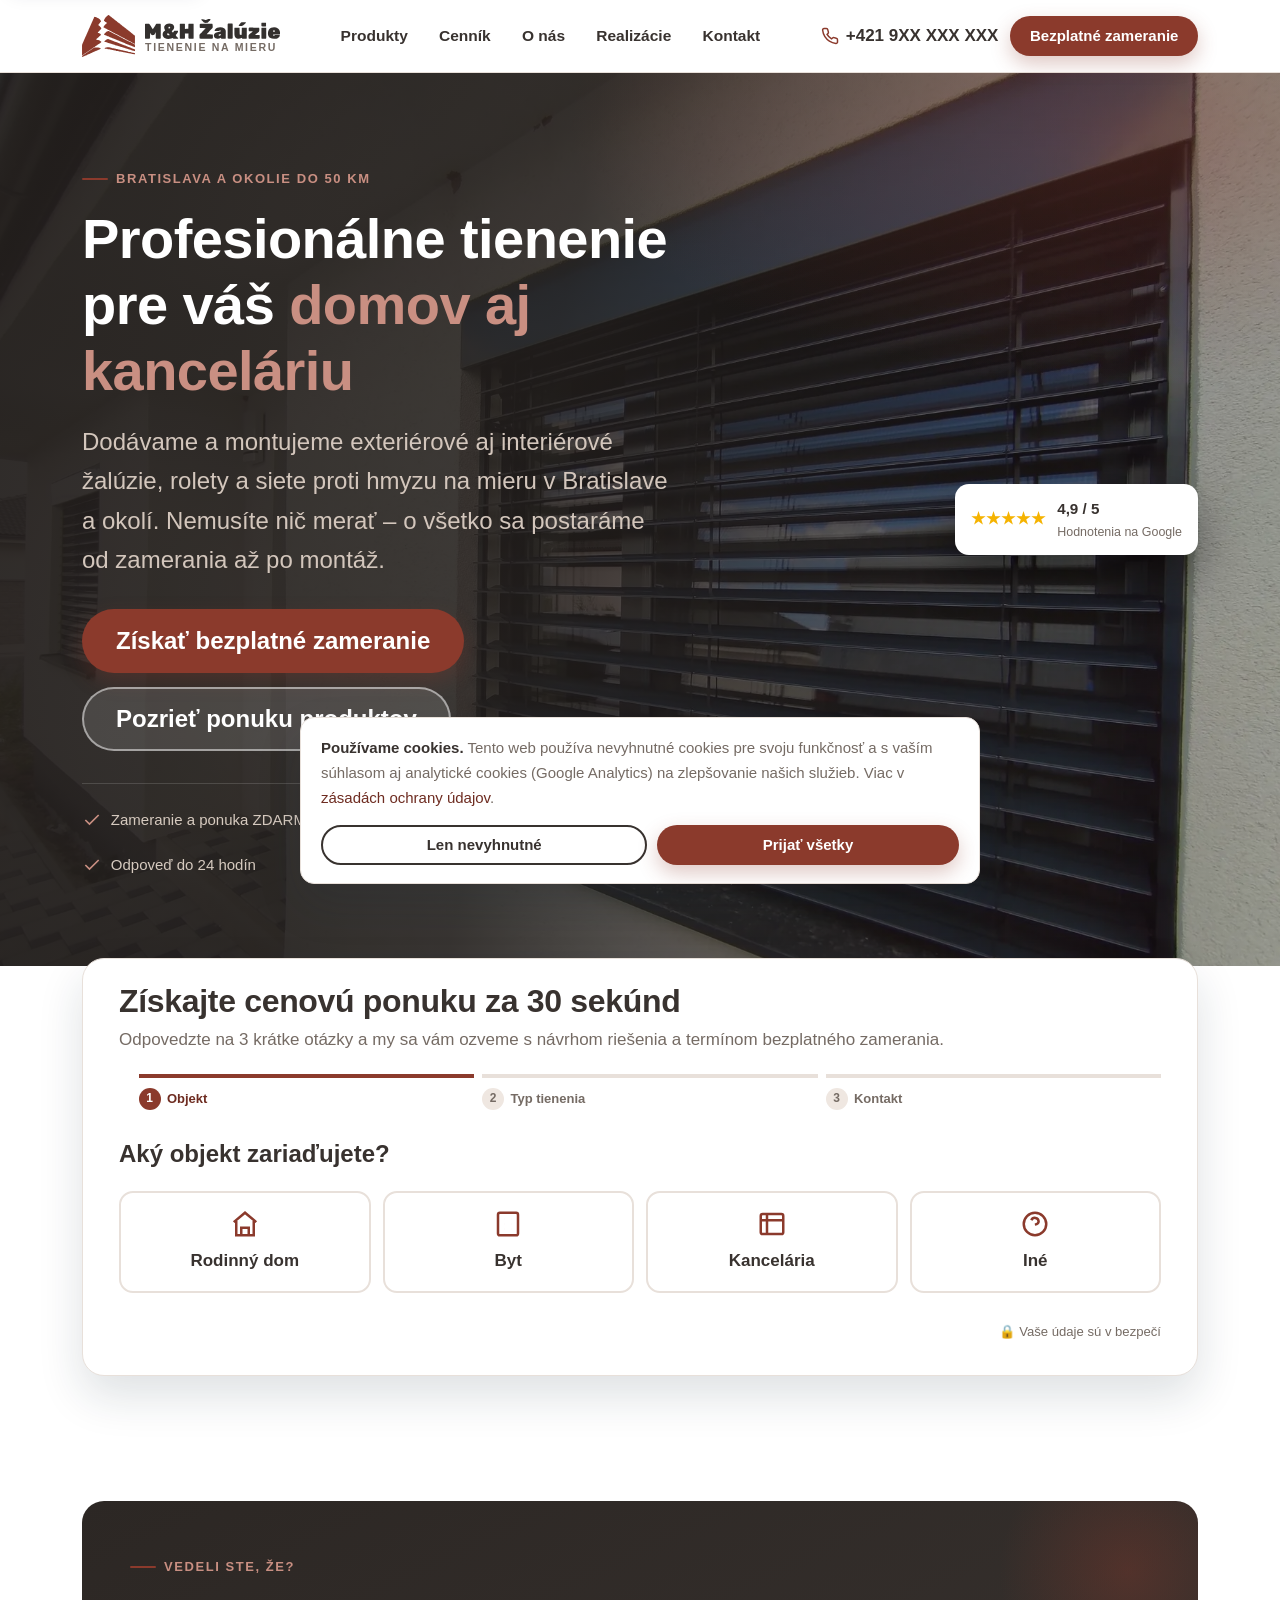
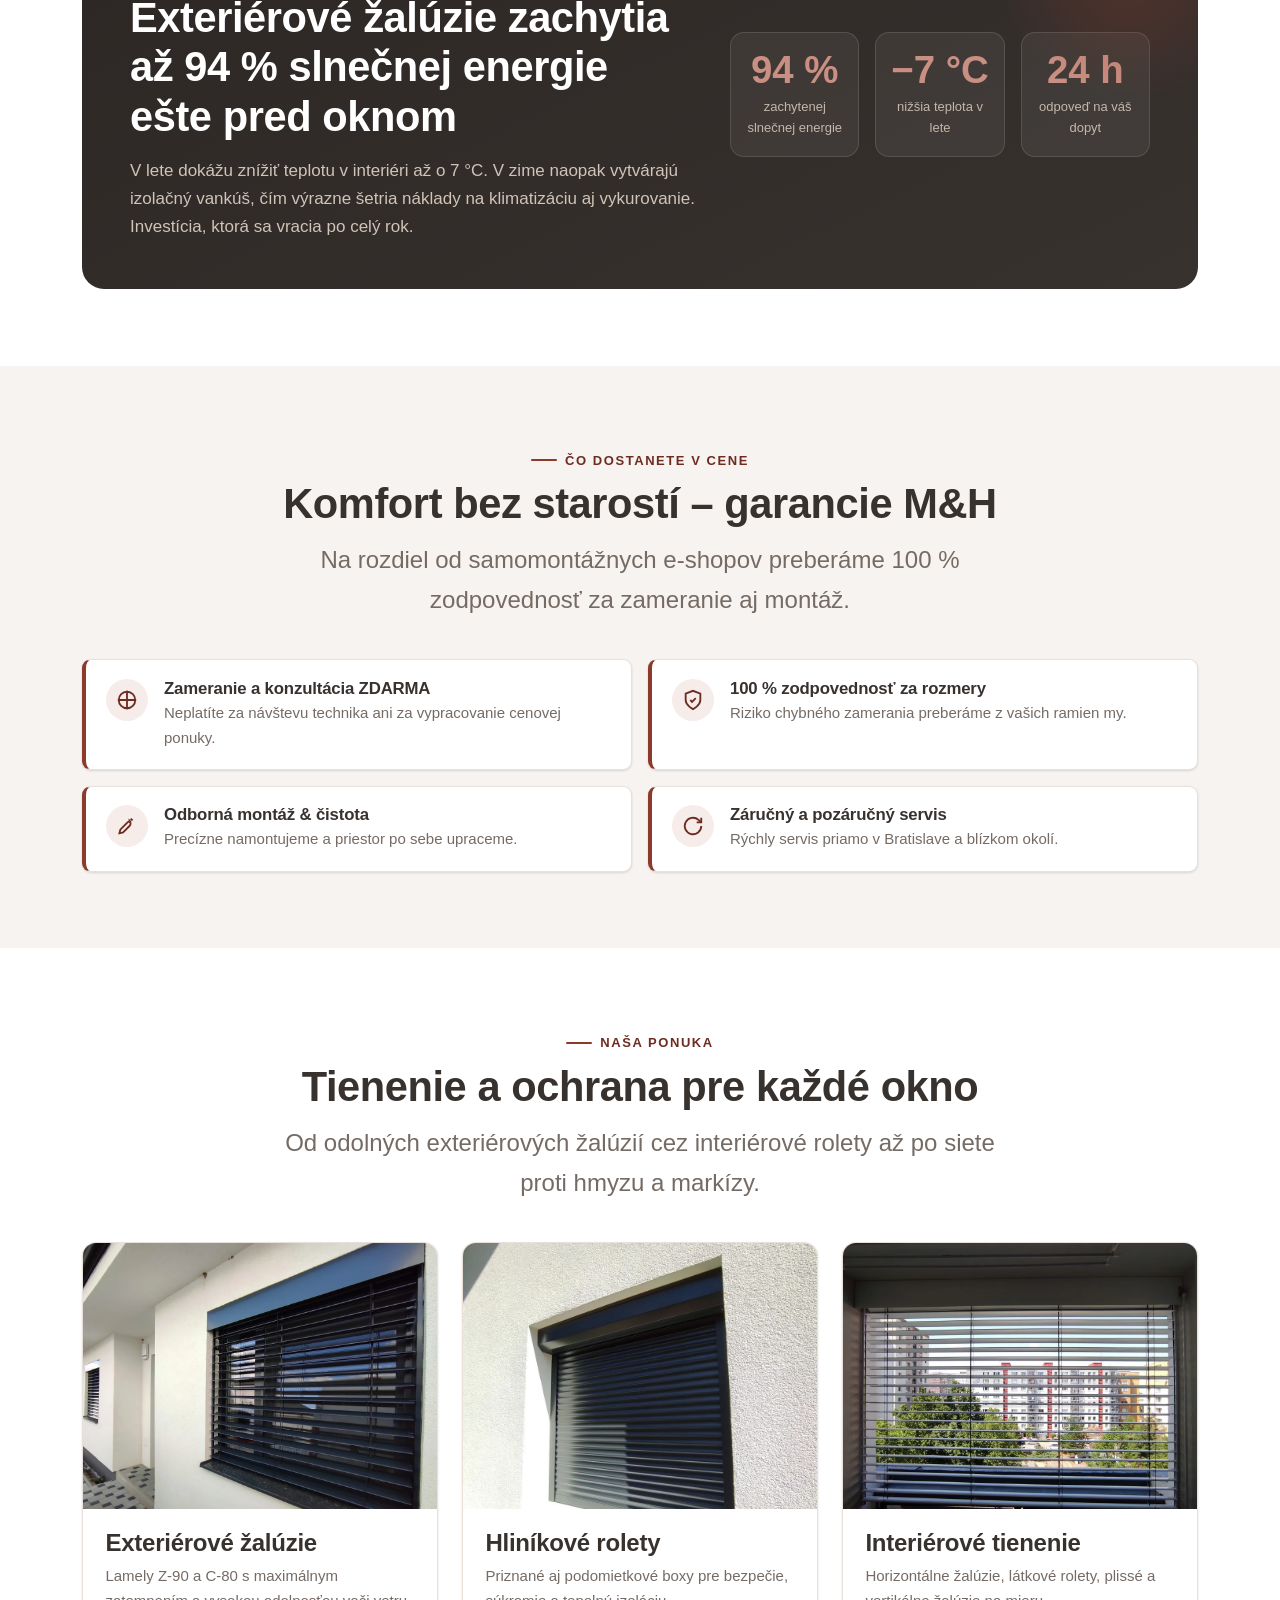
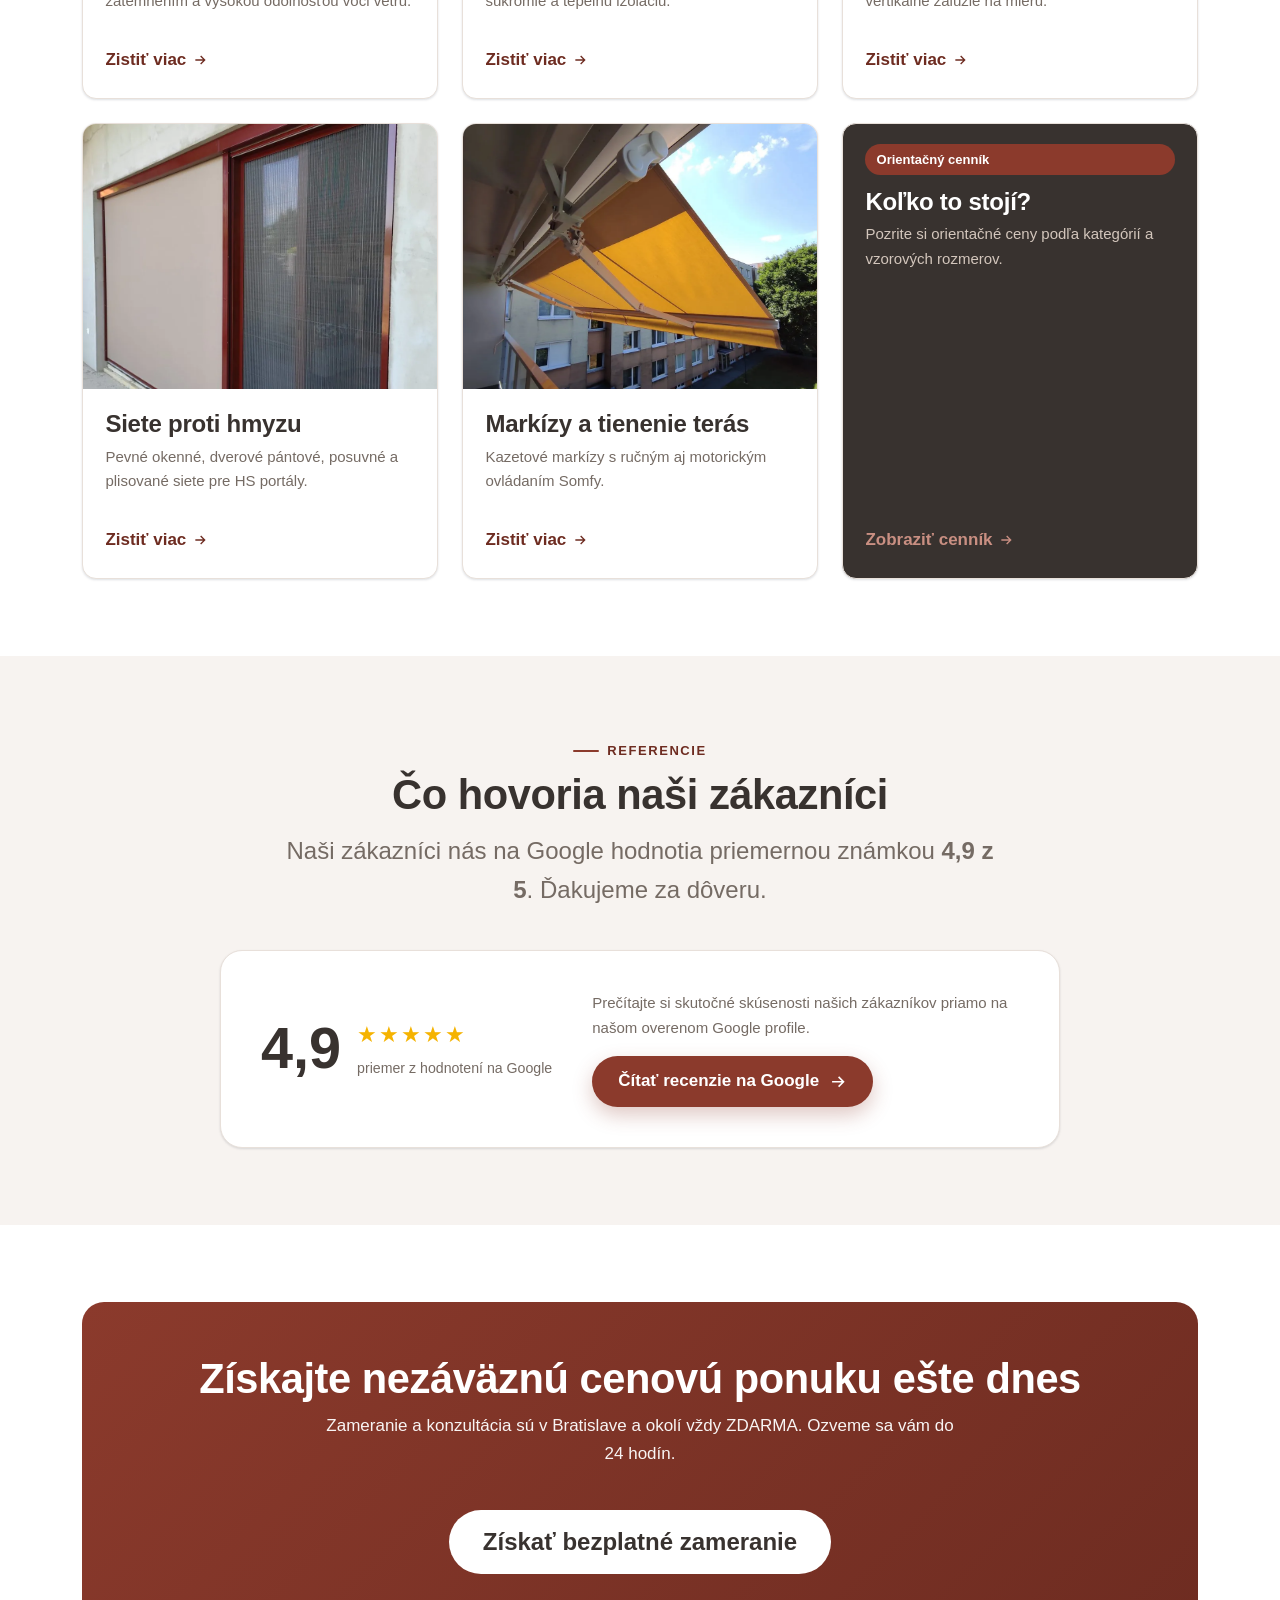
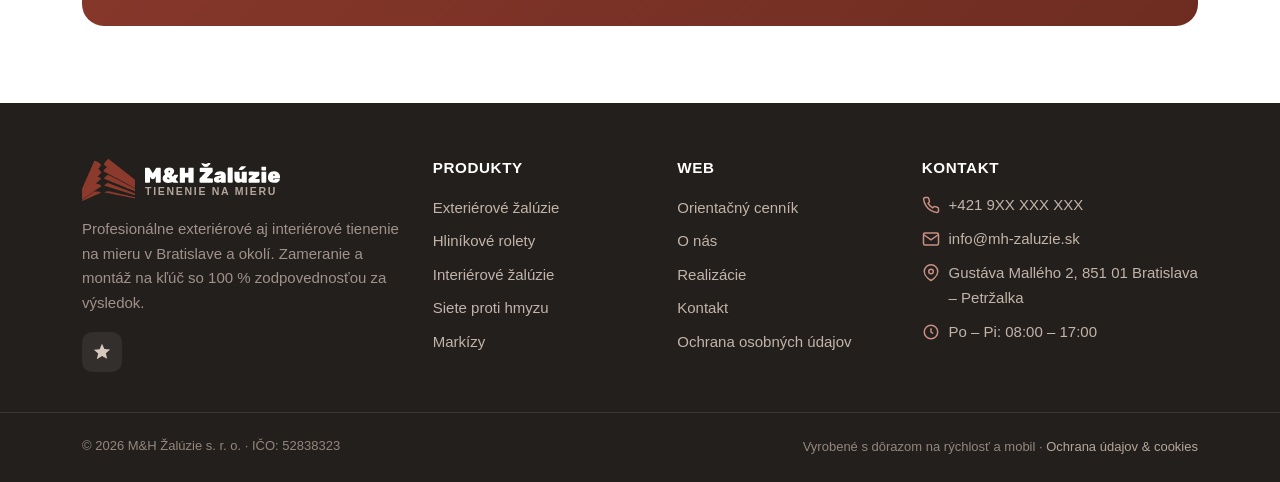
==== commit 567d7e69: "Hero s fotografiou na pozadí + odstránený vodoznak z fotiek Hero sekcia mala doteraz zástupnú SVG il" ====
--- a/index.html
+++ b/index.html
@@ -29,7 +29,7 @@
   <link rel="apple-touch-icon" href="assets/apple-touch-icon.png">
   <link rel="manifest" href="site.webmanifest">
   <link rel="preload" href="css/styles.css?v=20260725" as="style">
-  <link rel="preload" href="assets/img/hero.svg" as="image" type="image/svg+xml">
+  <link rel="preload" href="assets/img/hero-foto.jpg" as="image" fetchpriority="high">
   <link rel="stylesheet" href="css/styles.css?v=20260725">
 
   <!-- Štruktúrované dáta pre lokálne SEO (LocalBusiness) -->
@@ -99,6 +99,12 @@
   <main id="obsah" tabindex="-1">
     <!-- ======================= HERO ======================= -->
     <section class="hero">
+      <div class="hero__bg" aria-hidden="true">
+        <picture>
+          <source srcset="assets/img/hero-foto.webp" type="image/webp">
+          <img decoding="async" fetchpriority="high" src="assets/img/hero-foto.jpg" width="1920" height="1267" alt="">
+        </picture>
+      </div>
       <div class="container">
         <div class="hero-grid">
           <div class="hero__content" data-reveal>
@@ -115,8 +121,7 @@
               <span class="hero__trust-item"><svg viewBox="0 0 24 24" fill="none" stroke="currentColor" stroke-width="2"><path d="M20 6 9 17l-5-5"/></svg> Odpoveď do 24 hodín</span>
             </div>
           </div>
-          <div class="hero__media" data-reveal data-reveal-delay="1">
-            <img decoding="async" fetchpriority="high" src="assets/img/hero.svg" width="900" height="720" alt="Rodinný dom s namontovanými exteriérovými žalúziami">
+          <div class="hero__aside" data-reveal data-reveal-delay="1">
             <a class="hero__badge" href="https://www.google.com/maps?cid=14620963035425995864" data-mh-href="social.googleReviews" target="_blank" rel="noopener" aria-label="Hodnotenie 4,9 z 5 na Google – čítať recenzie">
               <span class="stars" aria-hidden="true">★★★★★</span>
               <span><span data-mh="reviews.rating">4,9</span> / 5<small>Hodnotenia na Google</small></span>
--- a/css/styles.css
+++ b/css/styles.css
@@ -238,6 +238,11 @@
 }
 .main-nav a:hover { background: var(--c-bg-tint); color: var(--c-dark); }
 .main-nav a[aria-current="page"] { color: var(--c-accent-600); }
+/* CTA v menu si musí ponechať vlastné farby – `.main-nav a` je špecifickejšie
+   ako `.btn--primary`, inak by tlačidlo malo tmavý text na akcentovom pozadí. */
+.main-nav a.btn--primary,
+.main-nav a.btn--primary:hover { color: #fff; background: var(--c-accent); border-bottom: none; }
+.main-nav a.btn--primary:hover { background: var(--c-accent-600); }
 .main-nav a[aria-current="page"]::after {
   content: ""; display: block; height: 2px; background: var(--c-accent); border-radius: 2px; margin-top: 2px;
 }
@@ -293,18 +298,34 @@
 .hero__trust { display: flex; flex-wrap: wrap; gap: 1.25rem 1.8rem; margin-top: 2rem; padding-top: 1.5rem; border-top: 1px solid rgba(255,255,255,.14); }
 .hero__trust-item { display: flex; align-items: center; gap: .55rem; font-size: var(--fs-300); color: #d6cabf; }
 .hero__trust-item svg { width: 20px; height: 20px; color: var(--c-accent-300); flex: none; }
-.hero__media { position: relative; }
-.hero__media img, .hero__media svg { width: 100%; border-radius: var(--radius-lg); box-shadow: var(--shadow-lg); }
+/* Fotografia na pozadí hero sekcie. Prechod cez ňu drží kontrast textu –
+   bez neho by nadpis na svetlých miestach fotky zanikol. */
+.hero__bg { position: absolute; inset: 0; overflow: hidden; }
+.hero__bg img { width: 100%; height: 100%; object-fit: cover; object-position: center 45%; display: block; }
+.hero__bg::after {
+  content: ""; position: absolute; inset: 0;
+  background:
+    radial-gradient(900px 420px at 88% 6%, rgba(139,58,44,.34), transparent 62%),
+    linear-gradient(100deg, rgba(35,50,47,0) 0%, transparent 0%),
+    linear-gradient(100deg, rgba(35,31,29,.95) 0%, rgba(35,31,29,.88) 42%, rgba(35,31,29,.55) 72%, rgba(35,31,29,.34) 100%);
+}
+.hero__aside { display: flex; justify-content: flex-end; align-items: center; }
 .hero__badge {
-  position: absolute; bottom: -18px; left: -12px; background: #fff; color: var(--c-dark);
-  border-radius: var(--radius); padding: .8rem 1rem; box-shadow: var(--shadow-lg);
-  display: flex; align-items: center; gap: .7rem; font-weight: 700; font-size: .95rem;
+  background: #fff; color: var(--c-dark);
+  border-radius: var(--radius); padding: .8rem 1rem; box-shadow: 0 20px 45px rgba(0,0,0,.4);
+  display: inline-flex; align-items: center; gap: .7rem; font-weight: 700; font-size: .95rem;
 }
 .hero__badge .stars { color: var(--c-star); font-size: 1rem; letter-spacing: 1px; }
 .hero__badge small { display: block; font-weight: 500; color: var(--c-muted); font-size: .78rem; }
 @media (max-width: 860px) {
-  .hero-grid { grid-template-columns: 1fr; gap: 2rem; }
-  .hero__media { order: -1; max-width: 520px; }
+  .hero-grid { grid-template-columns: 1fr; gap: 1.5rem; }
+  /* Na mobile je text priamo nad fotkou – prechod musí byť výrazne silnejší. */
+  .hero__bg::after {
+    background:
+      radial-gradient(600px 300px at 80% 4%, rgba(139,58,44,.3), transparent 60%),
+      linear-gradient(180deg, rgba(35,31,29,.93) 0%, rgba(35,31,29,.88) 60%, rgba(35,31,29,.94) 100%);
+  }
+  .hero__aside { justify-content: flex-start; }
 }
 
 /* 8. WIZARD (DOPYTOVÝ SPRIEVODCA) ====================================== */
@@ -564,6 +585,7 @@
 .info-item__ic svg { width: 22px; height: 22px; }
 .info-item b { color: var(--c-dark); display: block; font-size: .95rem; }
 .info-item span, .info-item a { color: var(--c-muted); font-size: var(--fs-300); }
+.info-item a { display: inline-flex; align-items: center; min-height: 24px; }
 .info-item a:hover { color: var(--c-accent-600); }
 .map-embed { border-radius: var(--radius); overflow: hidden; box-shadow: var(--shadow-sm); border: 1px solid var(--c-border); }
 .map-embed iframe { width: 100%; height: 100%; min-height: 340px; border: 0; display: block; }
--- a/css/styles.css
+++ b/css/styles.css
@@ -238,6 +238,11 @@
 }
 .main-nav a:hover { background: var(--c-bg-tint); color: var(--c-dark); }
 .main-nav a[aria-current="page"] { color: var(--c-accent-600); }
+/* CTA v menu si musí ponechať vlastné farby – `.main-nav a` je špecifickejšie
+   ako `.btn--primary`, inak by tlačidlo malo tmavý text na akcentovom pozadí. */
+.main-nav a.btn--primary,
+.main-nav a.btn--primary:hover { color: #fff; background: var(--c-accent); border-bottom: none; }
+.main-nav a.btn--primary:hover { background: var(--c-accent-600); }
 .main-nav a[aria-current="page"]::after {
   content: ""; display: block; height: 2px; background: var(--c-accent); border-radius: 2px; margin-top: 2px;
 }
@@ -293,18 +298,34 @@
 .hero__trust { display: flex; flex-wrap: wrap; gap: 1.25rem 1.8rem; margin-top: 2rem; padding-top: 1.5rem; border-top: 1px solid rgba(255,255,255,.14); }
 .hero__trust-item { display: flex; align-items: center; gap: .55rem; font-size: var(--fs-300); color: #d6cabf; }
 .hero__trust-item svg { width: 20px; height: 20px; color: var(--c-accent-300); flex: none; }
-.hero__media { position: relative; }
-.hero__media img, .hero__media svg { width: 100%; border-radius: var(--radius-lg); box-shadow: var(--shadow-lg); }
+/* Fotografia na pozadí hero sekcie. Prechod cez ňu drží kontrast textu –
+   bez neho by nadpis na svetlých miestach fotky zanikol. */
+.hero__bg { position: absolute; inset: 0; overflow: hidden; }
+.hero__bg img { width: 100%; height: 100%; object-fit: cover; object-position: center 45%; display: block; }
+.hero__bg::after {
+  content: ""; position: absolute; inset: 0;
+  background:
+    radial-gradient(900px 420px at 88% 6%, rgba(139,58,44,.34), transparent 62%),
+    linear-gradient(100deg, rgba(35,50,47,0) 0%, transparent 0%),
+    linear-gradient(100deg, rgba(35,31,29,.95) 0%, rgba(35,31,29,.88) 42%, rgba(35,31,29,.55) 72%, rgba(35,31,29,.34) 100%);
+}
+.hero__aside { display: flex; justify-content: flex-end; align-items: center; }
 .hero__badge {
-  position: absolute; bottom: -18px; left: -12px; background: #fff; color: var(--c-dark);
-  border-radius: var(--radius); padding: .8rem 1rem; box-shadow: var(--shadow-lg);
-  display: flex; align-items: center; gap: .7rem; font-weight: 700; font-size: .95rem;
+  background: #fff; color: var(--c-dark);
+  border-radius: var(--radius); padding: .8rem 1rem; box-shadow: 0 20px 45px rgba(0,0,0,.4);
+  display: inline-flex; align-items: center; gap: .7rem; font-weight: 700; font-size: .95rem;
 }
 .hero__badge .stars { color: var(--c-star); font-size: 1rem; letter-spacing: 1px; }
 .hero__badge small { display: block; font-weight: 500; color: var(--c-muted); font-size: .78rem; }
 @media (max-width: 860px) {
-  .hero-grid { grid-template-columns: 1fr; gap: 2rem; }
-  .hero__media { order: -1; max-width: 520px; }
+  .hero-grid { grid-template-columns: 1fr; gap: 1.5rem; }
+  /* Na mobile je text priamo nad fotkou – prechod musí byť výrazne silnejší. */
+  .hero__bg::after {
+    background:
+      radial-gradient(600px 300px at 80% 4%, rgba(139,58,44,.3), transparent 60%),
+      linear-gradient(180deg, rgba(35,31,29,.93) 0%, rgba(35,31,29,.88) 60%, rgba(35,31,29,.94) 100%);
+  }
+  .hero__aside { justify-content: flex-start; }
 }
 
 /* 8. WIZARD (DOPYTOVÝ SPRIEVODCA) ====================================== */
@@ -564,6 +585,7 @@
 .info-item__ic svg { width: 22px; height: 22px; }
 .info-item b { color: var(--c-dark); display: block; font-size: .95rem; }
 .info-item span, .info-item a { color: var(--c-muted); font-size: var(--fs-300); }
+.info-item a { display: inline-flex; align-items: center; min-height: 24px; }
 .info-item a:hover { color: var(--c-accent-600); }
 .map-embed { border-radius: var(--radius); overflow: hidden; box-shadow: var(--shadow-sm); border: 1px solid var(--c-border); }
 .map-embed iframe { width: 100%; height: 100%; min-height: 340px; border: 0; display: block; }
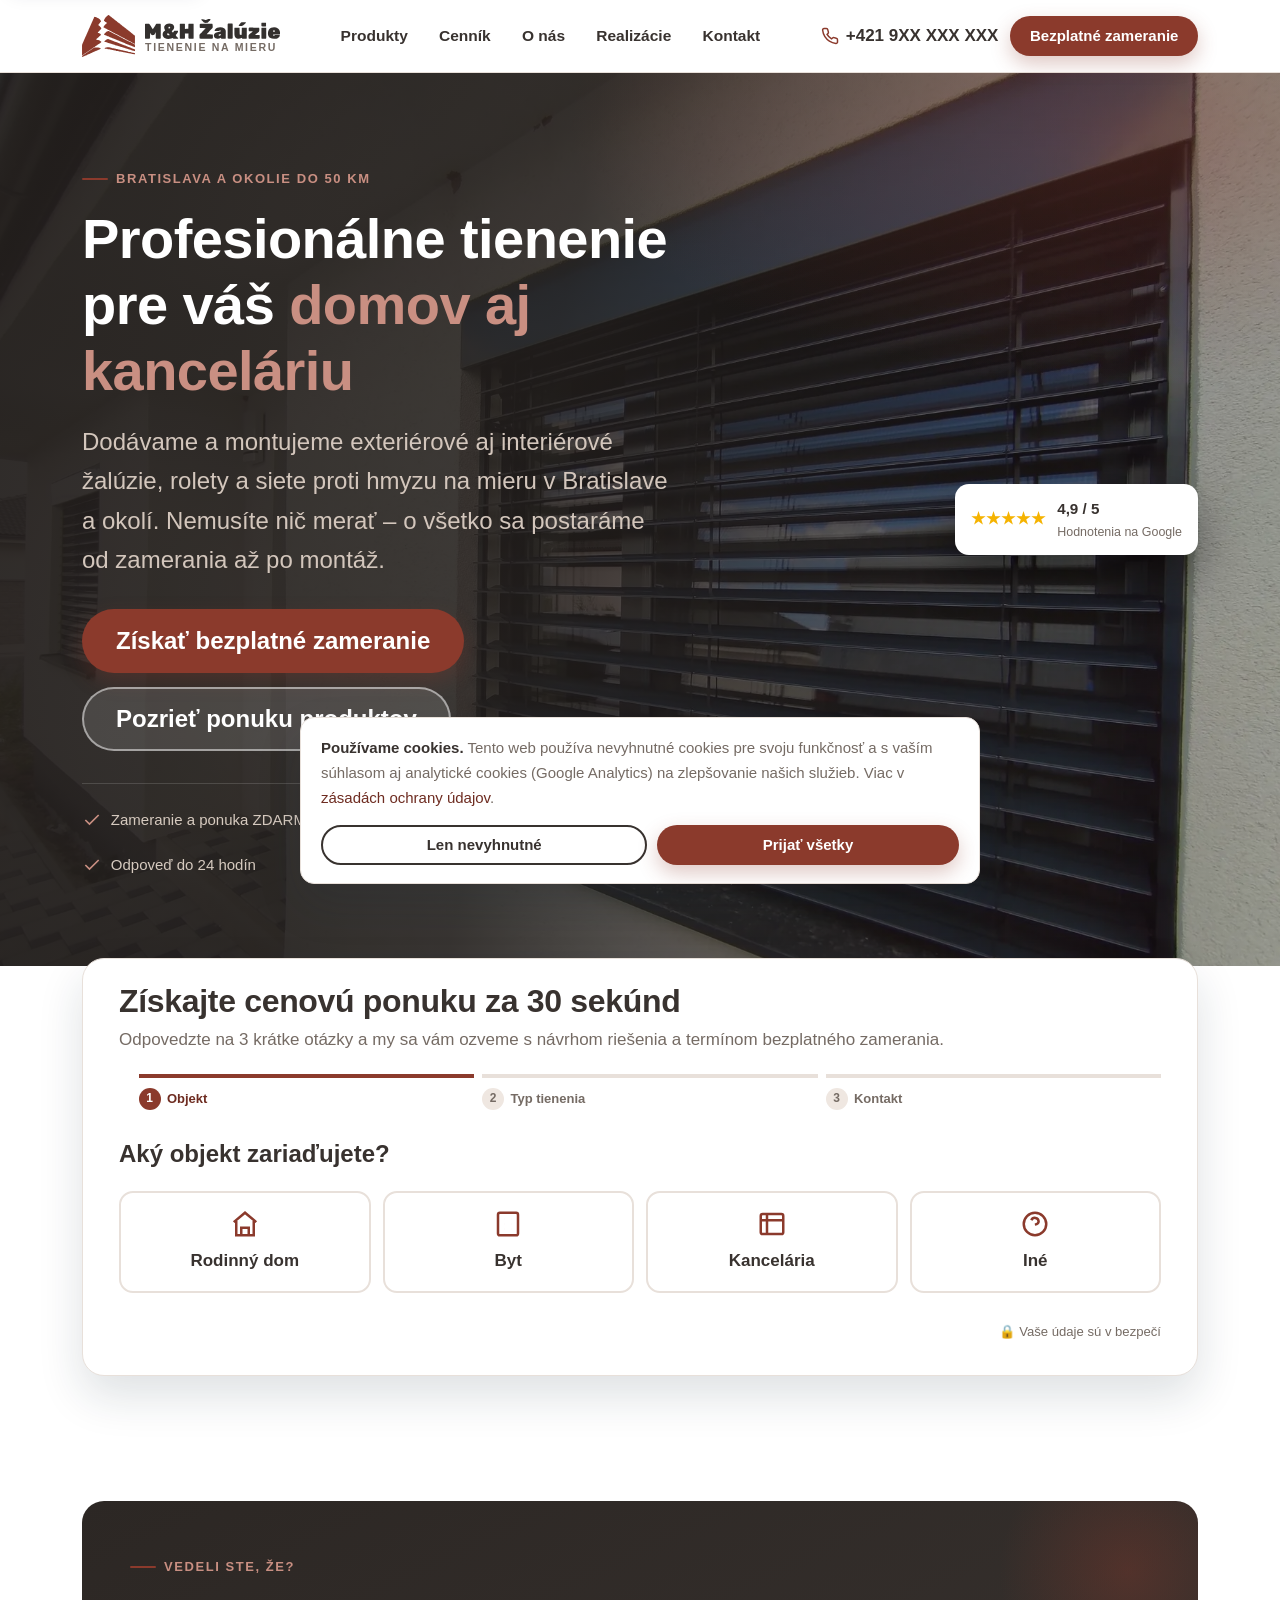
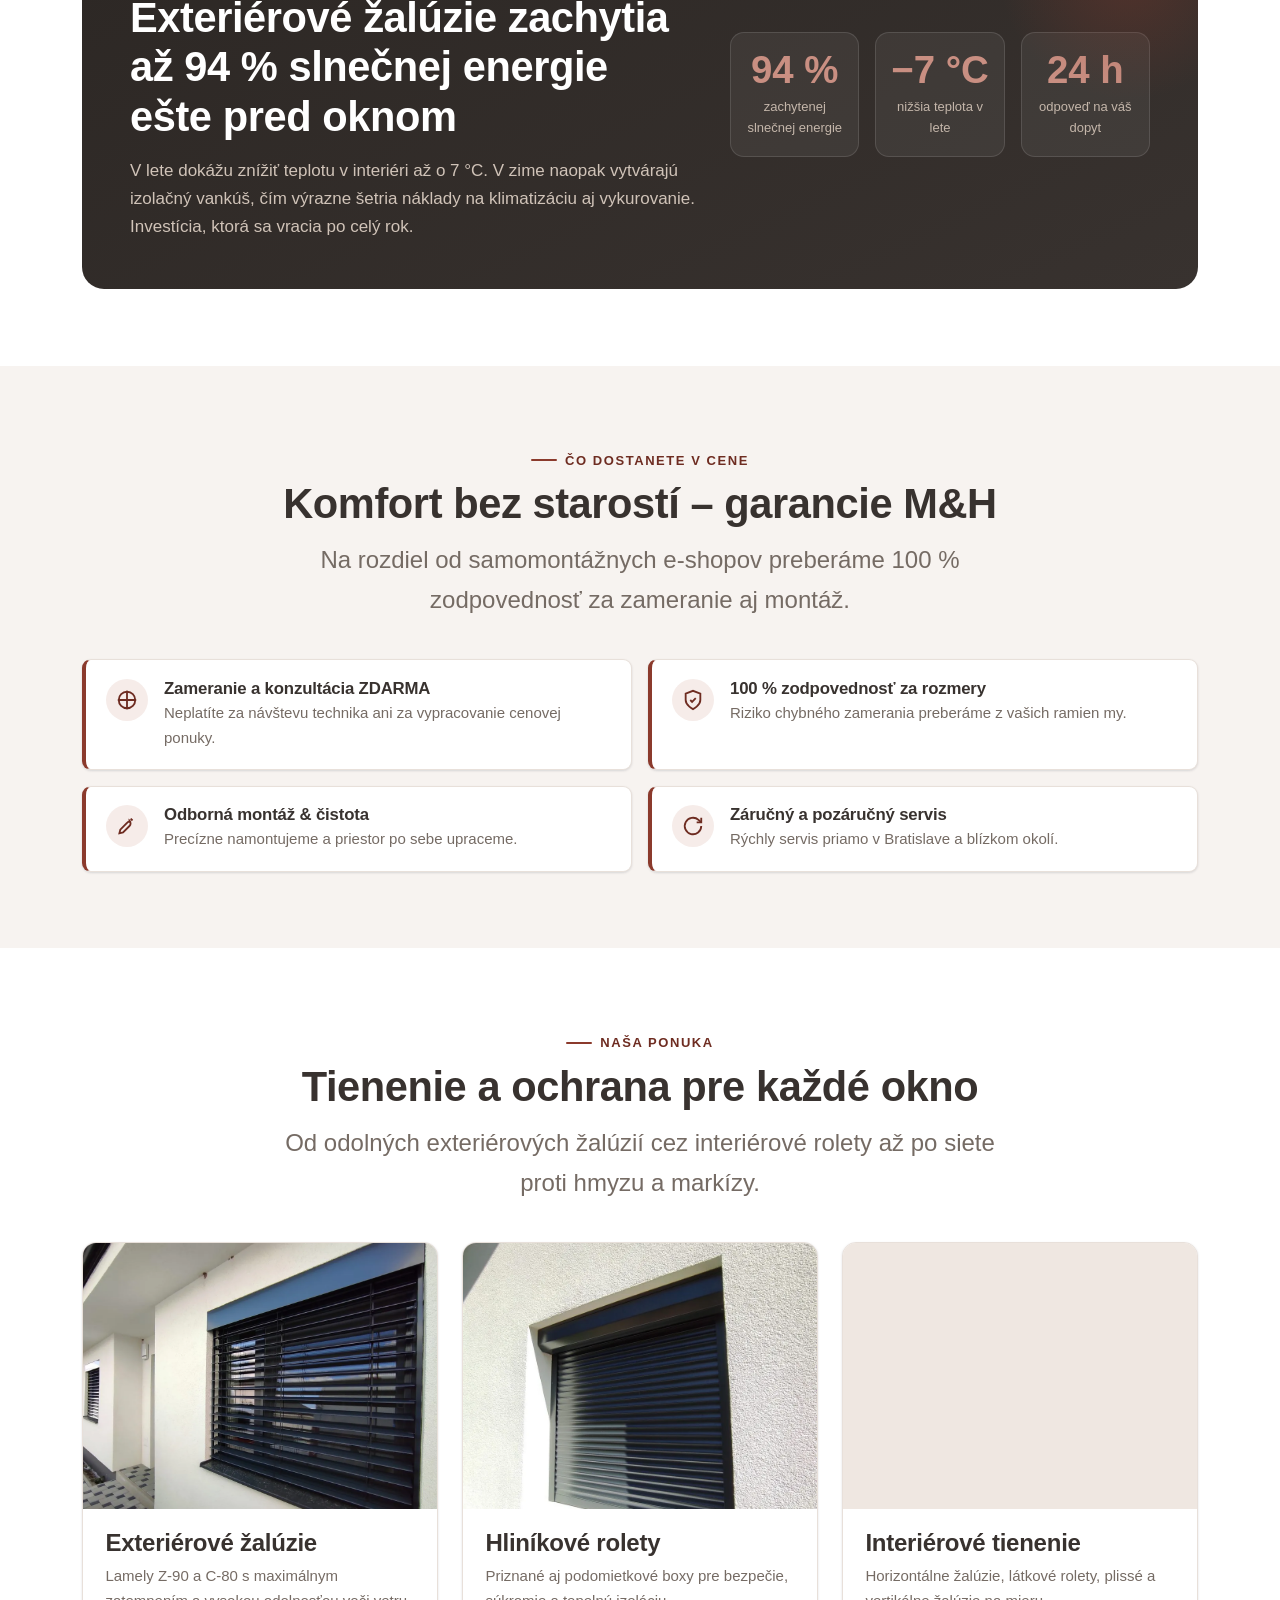
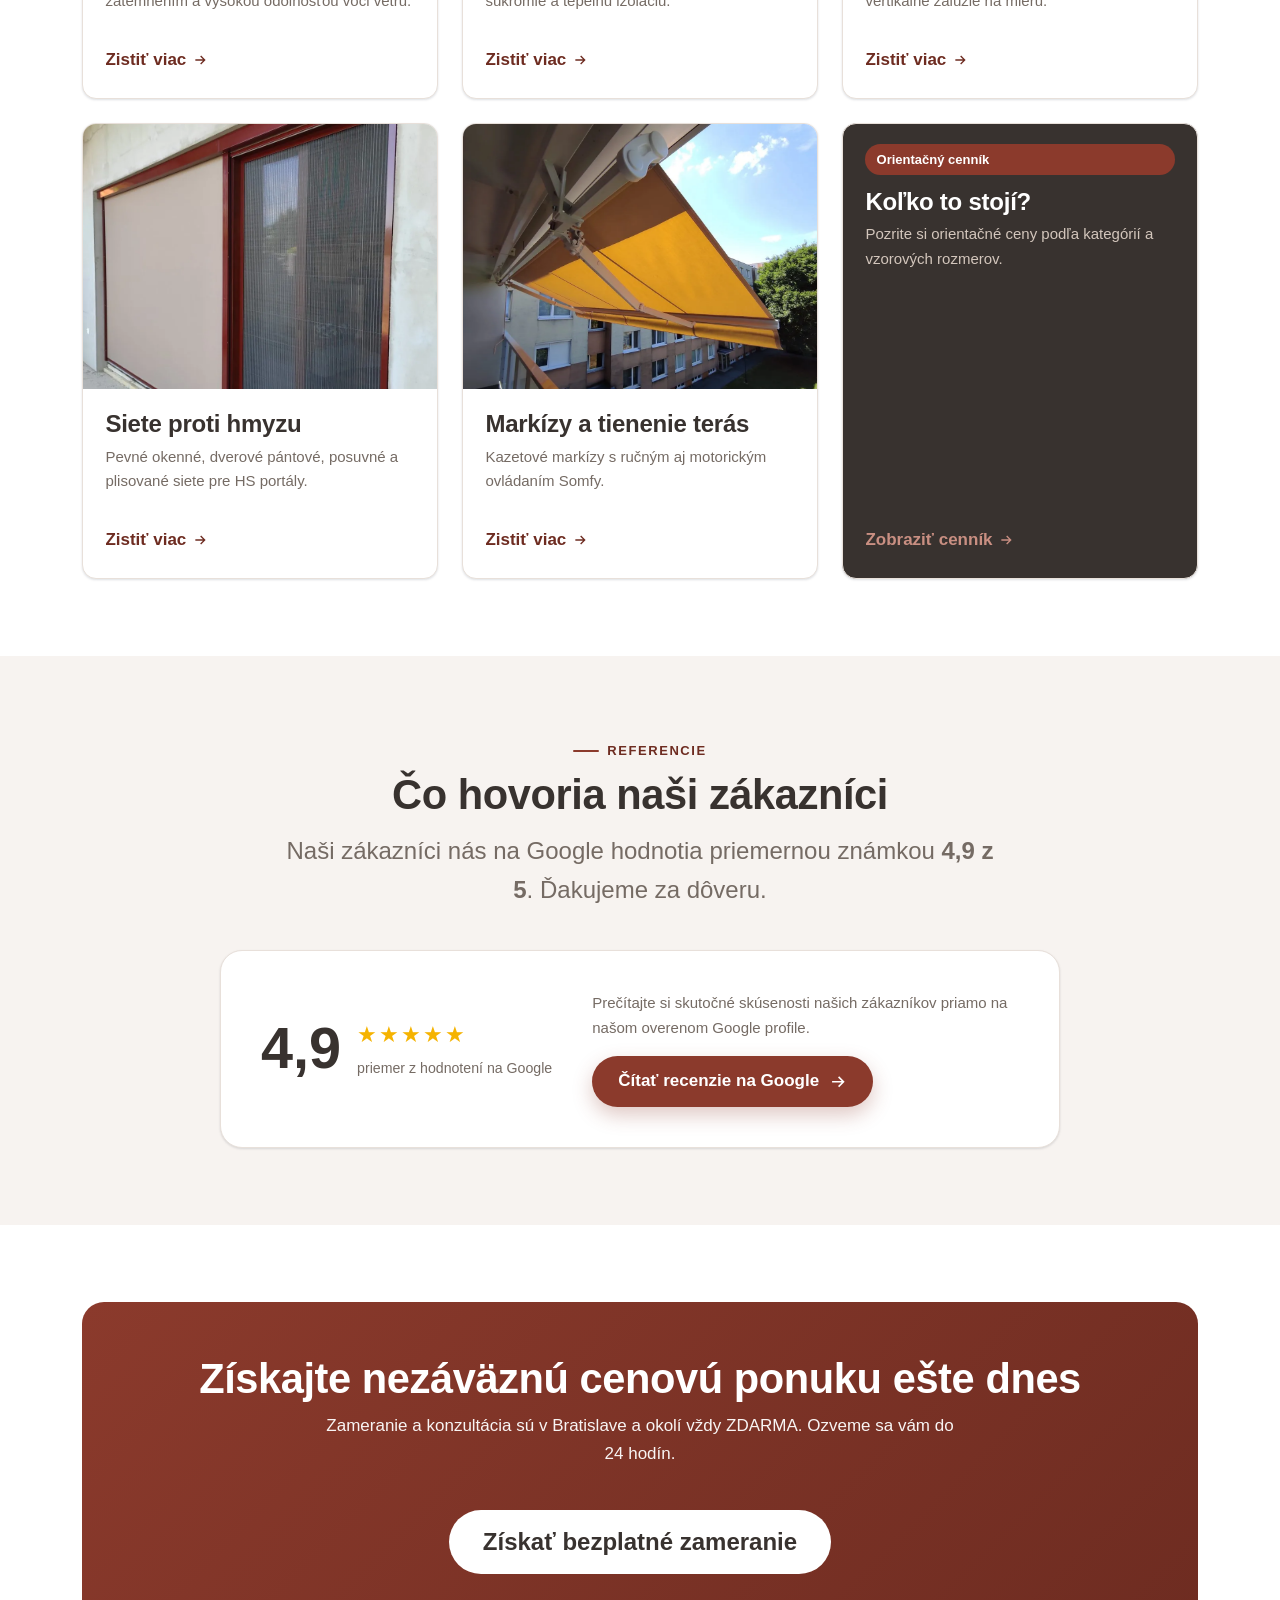
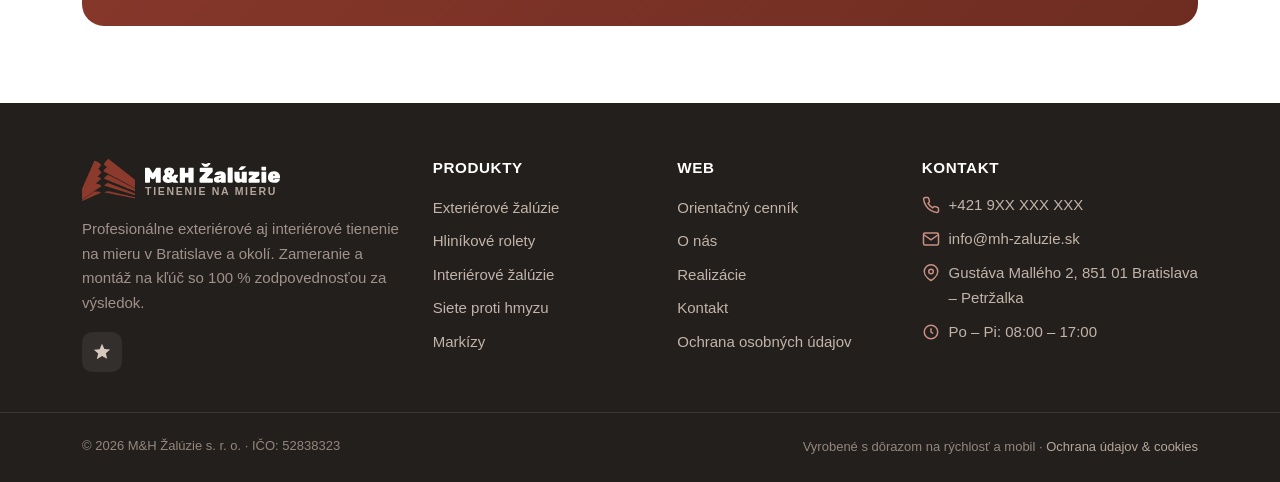
==== commit ae73f09a: "Dôkladná kontrola: opravy nájdené v .claude aj na webe Web: - hero.svg zostal po redizajne nepoužitý" ====
--- a/index.html
+++ b/index.html
@@ -102,7 +102,7 @@
       <div class="hero__bg" aria-hidden="true">
         <picture>
           <source srcset="assets/img/hero-foto.webp" type="image/webp">
-          <img decoding="async" fetchpriority="high" src="assets/img/hero-foto.jpg" width="1920" height="1267" alt="">
+          <img decoding="async" fetchpriority="high" src="assets/img/hero-foto.jpg" onerror="this.onerror=null;this.src='assets/img/hero.svg'" width="1920" height="1267" alt="">
         </picture>
       </div>
       <div class="container">
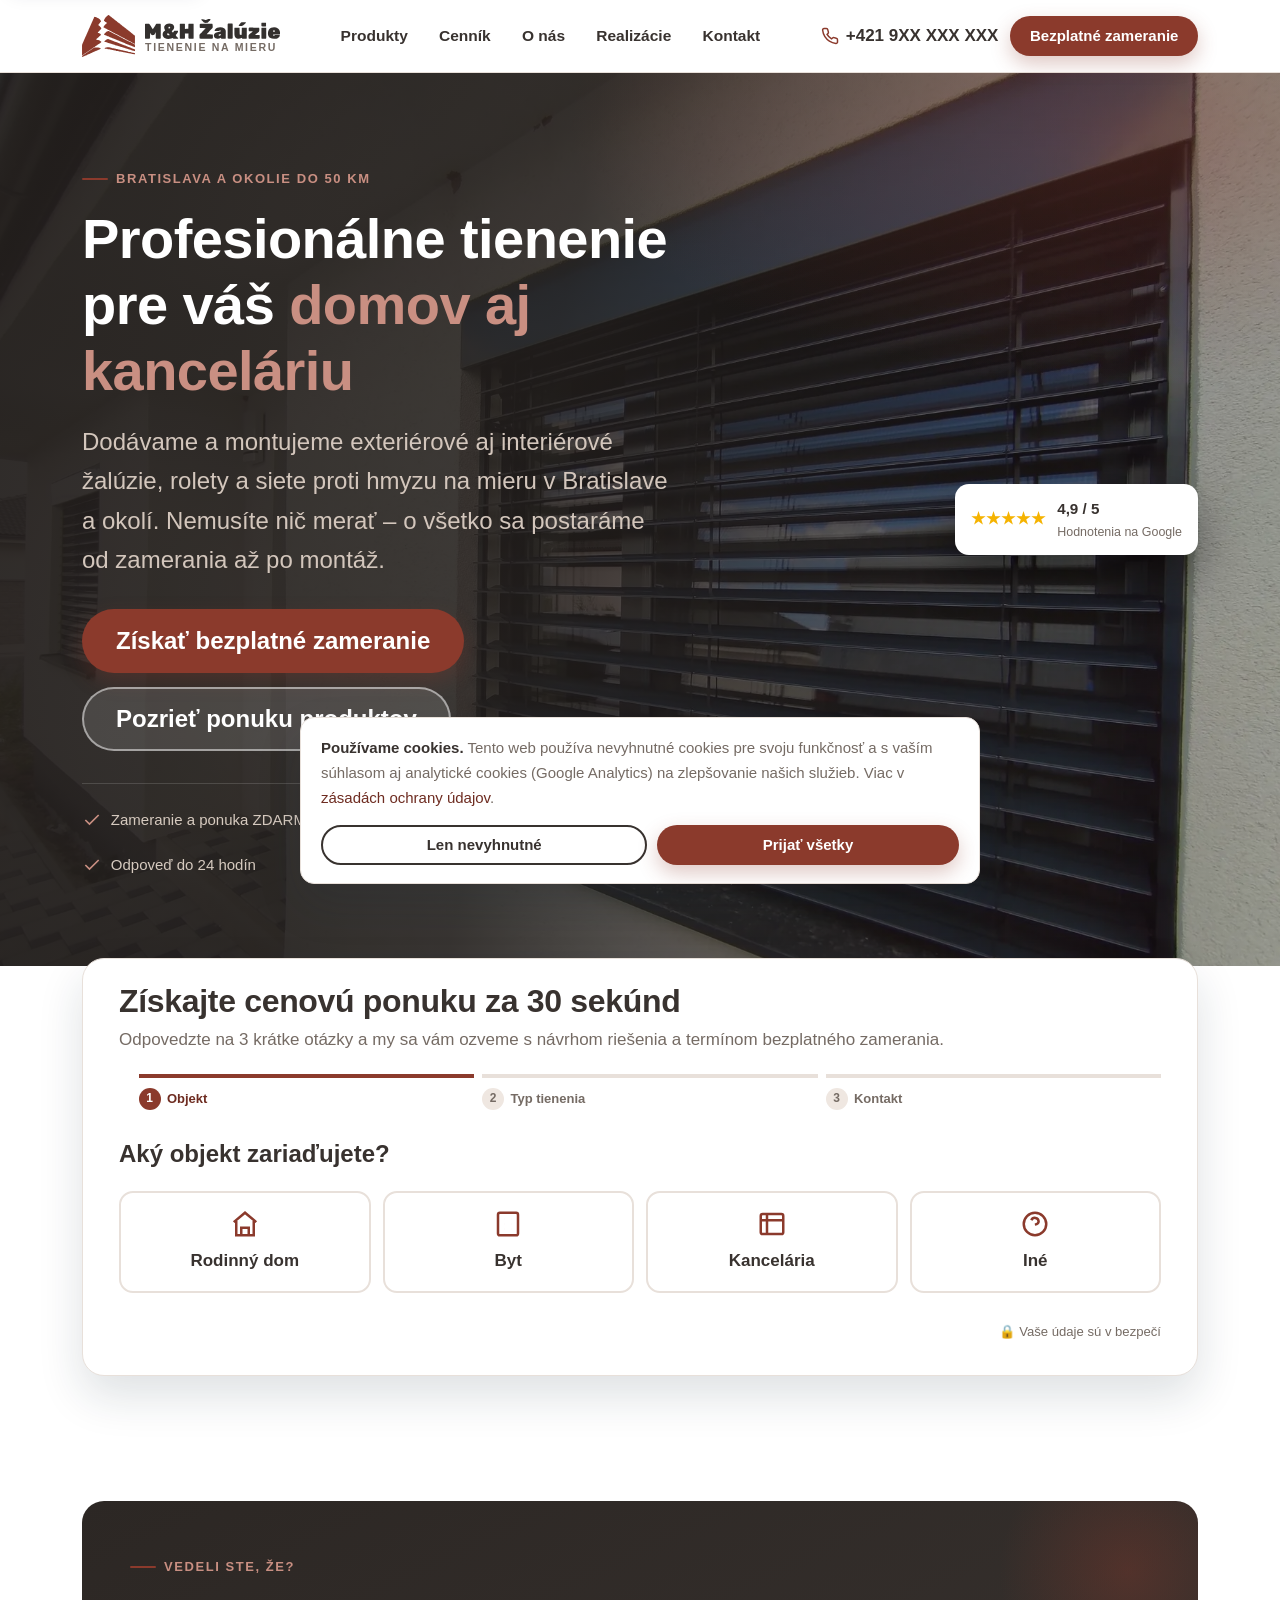
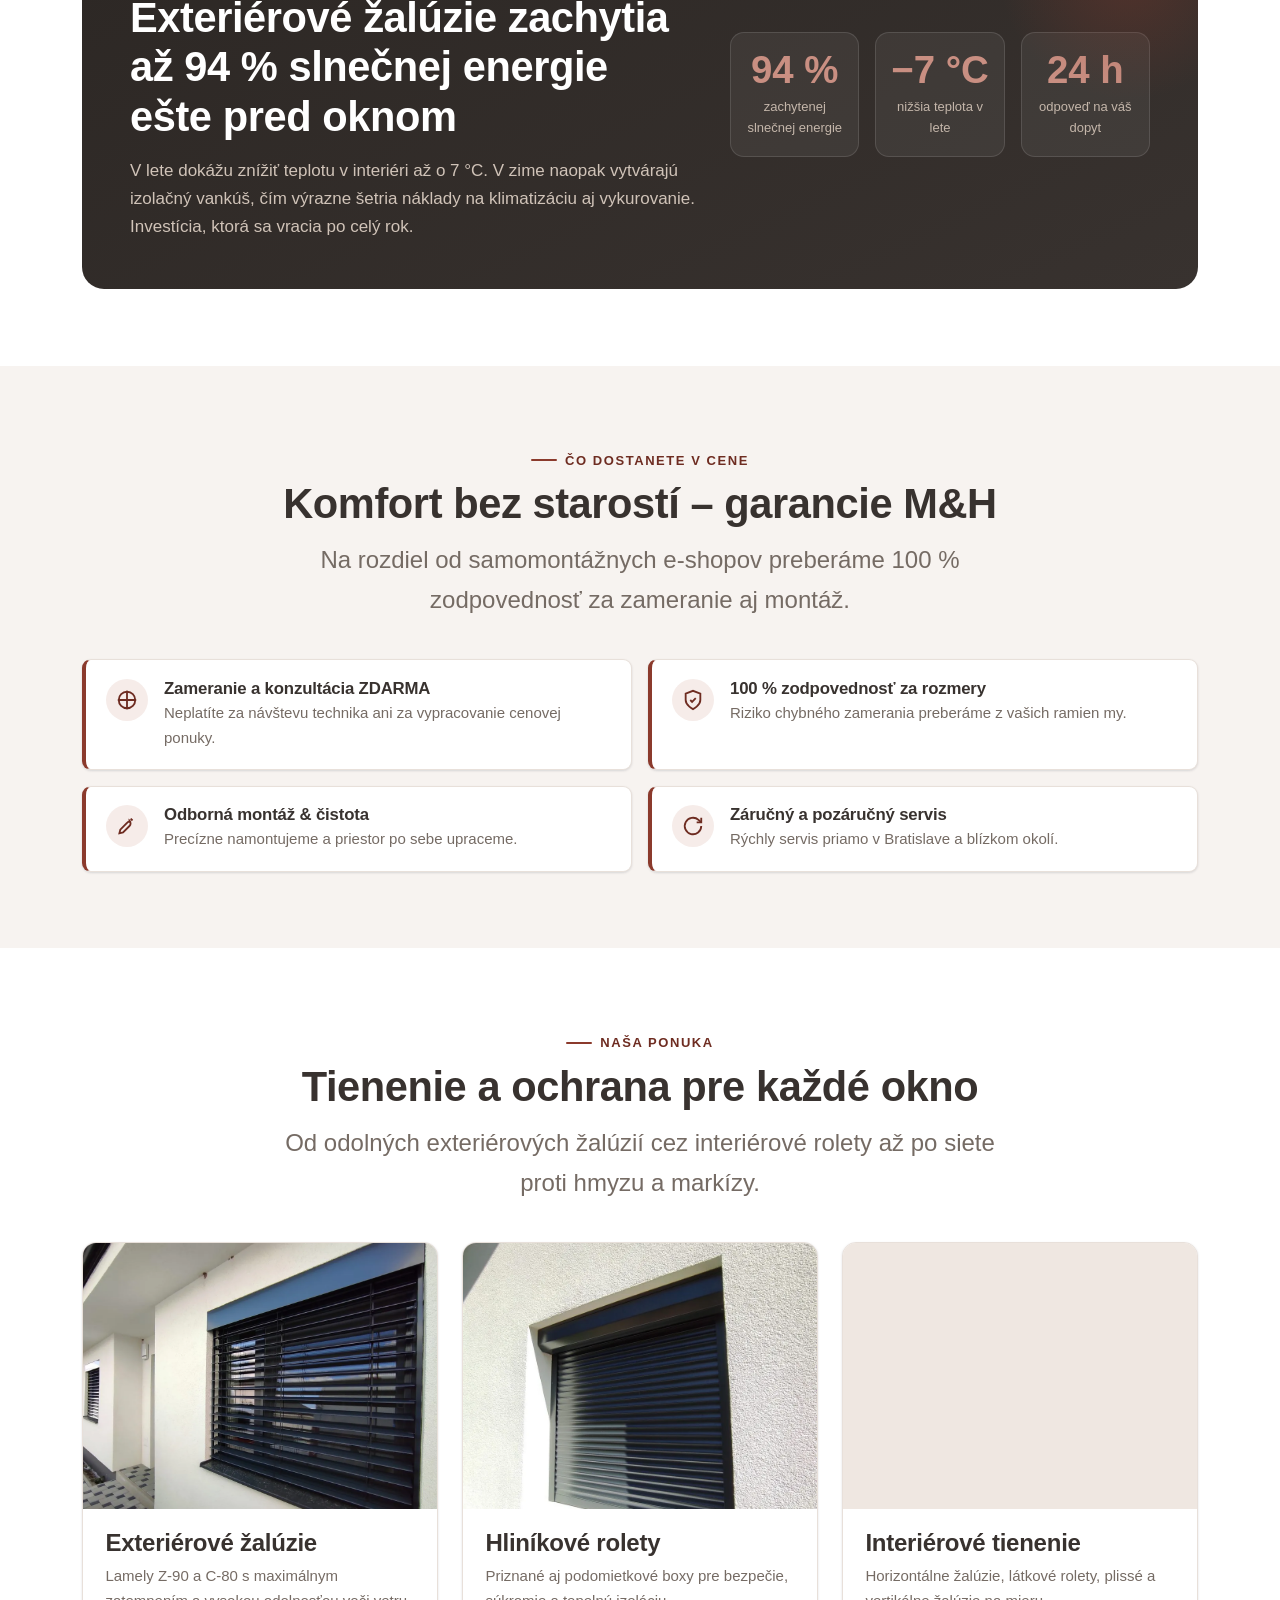
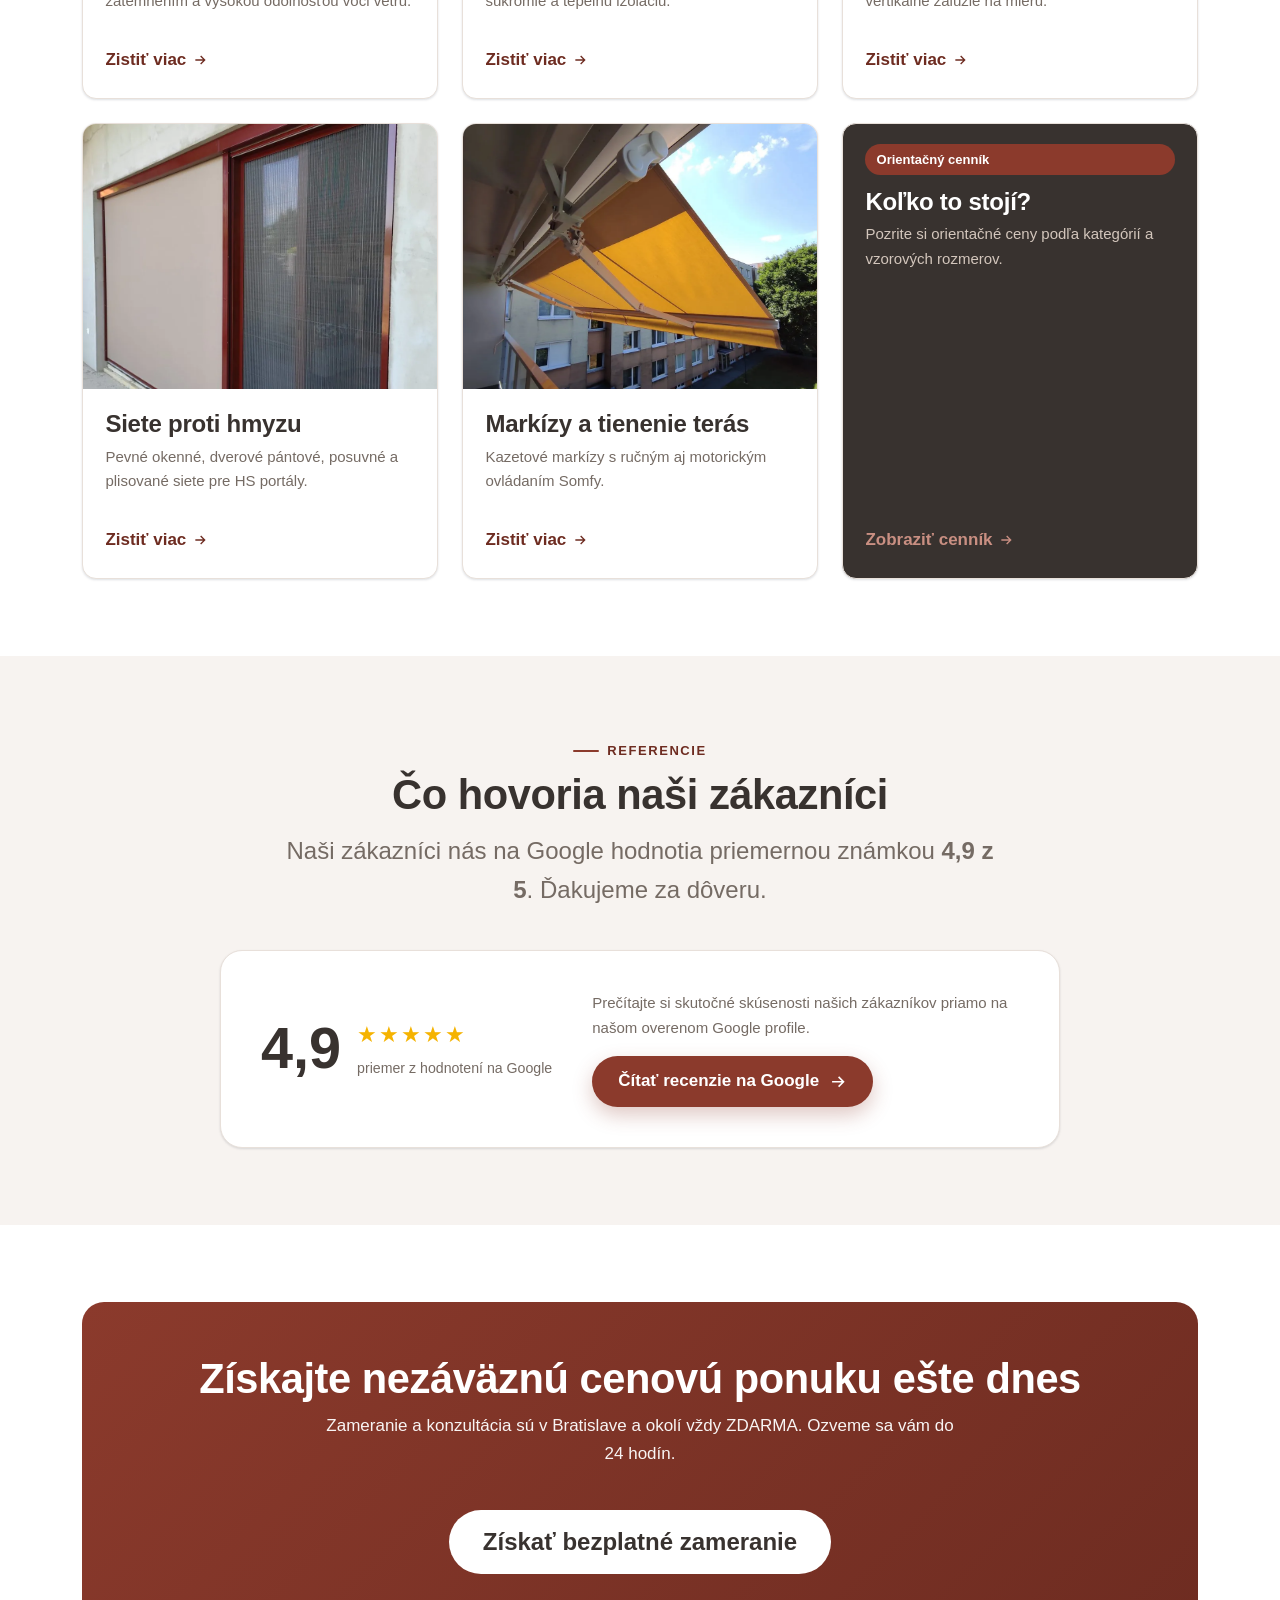
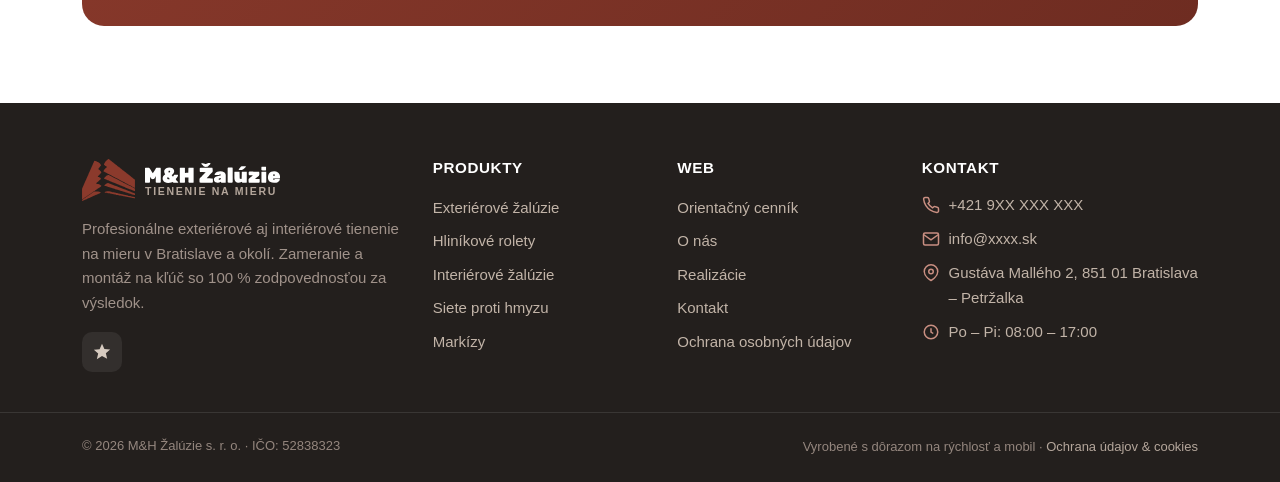
==== commit fa518d26: "Audity zachytia zástupné hodnoty v config.js Zmena e-mailu na info@xxxx.sk prešla oboma auditmi bez " ====
--- a/index.html
+++ b/index.html
@@ -28,9 +28,9 @@
   <link rel="icon" type="image/png" sizes="32x32" href="assets/favicon-32.png">
   <link rel="apple-touch-icon" href="assets/apple-touch-icon.png">
   <link rel="manifest" href="site.webmanifest">
-  <link rel="preload" href="css/styles.css?v=20260725" as="style">
+  <link rel="preload" href="css/styles.css?v=8e014cab" as="style">
   <link rel="preload" href="assets/img/hero-foto.jpg" as="image" fetchpriority="high">
-  <link rel="stylesheet" href="css/styles.css?v=20260725">
+  <link rel="stylesheet" href="css/styles.css?v=8e014cab">
 
   <!-- Štruktúrované dáta pre lokálne SEO (LocalBusiness) -->
   <script type="application/ld+json">
@@ -403,8 +403,8 @@
     </div>
   </div>
 
-  <script src="js/config.js?v=20260725"></script>
-  <script src="js/main.js?v=20260725"></script>
-  <script src="js/wizard.js?v=20260725"></script>
+  <script src="js/config.js?v=8e014cab"></script>
+  <script src="js/main.js?v=8e014cab"></script>
+  <script src="js/wizard.js?v=8e014cab"></script>
 </body>
 </html>
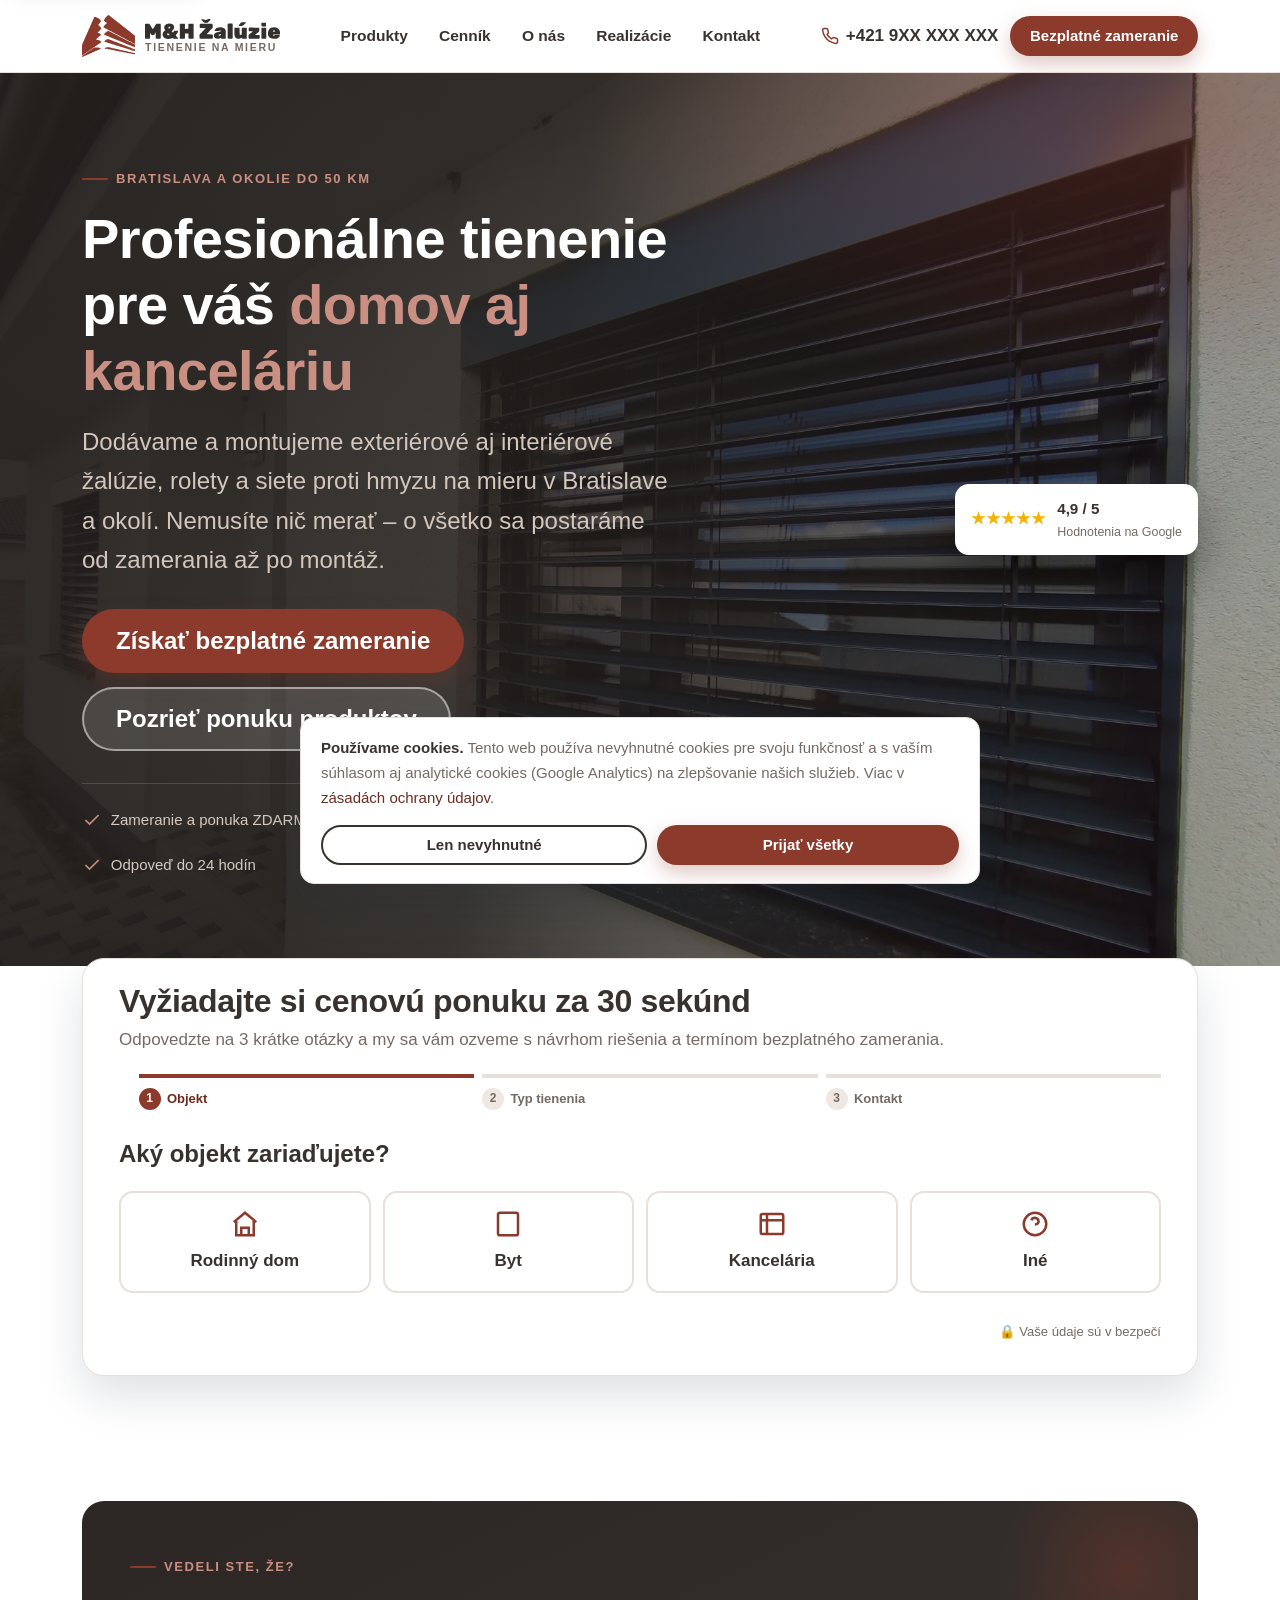
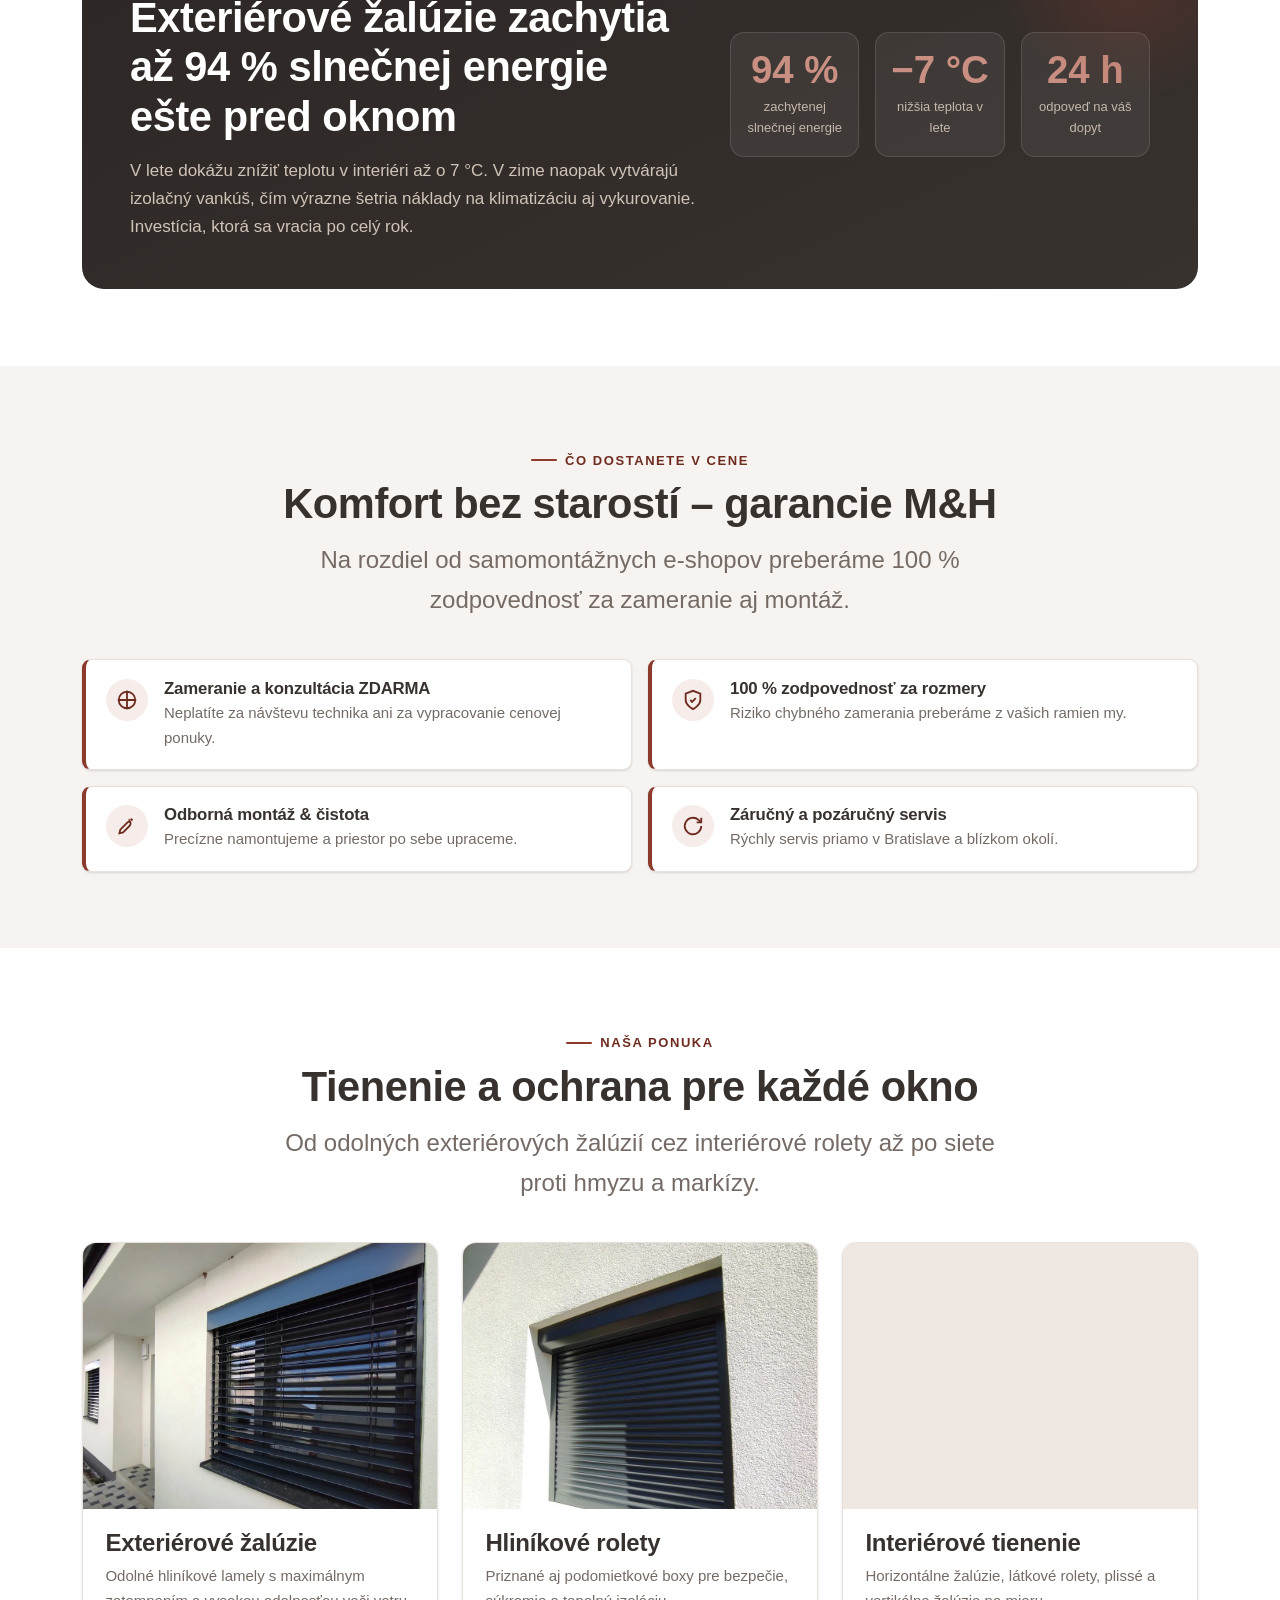
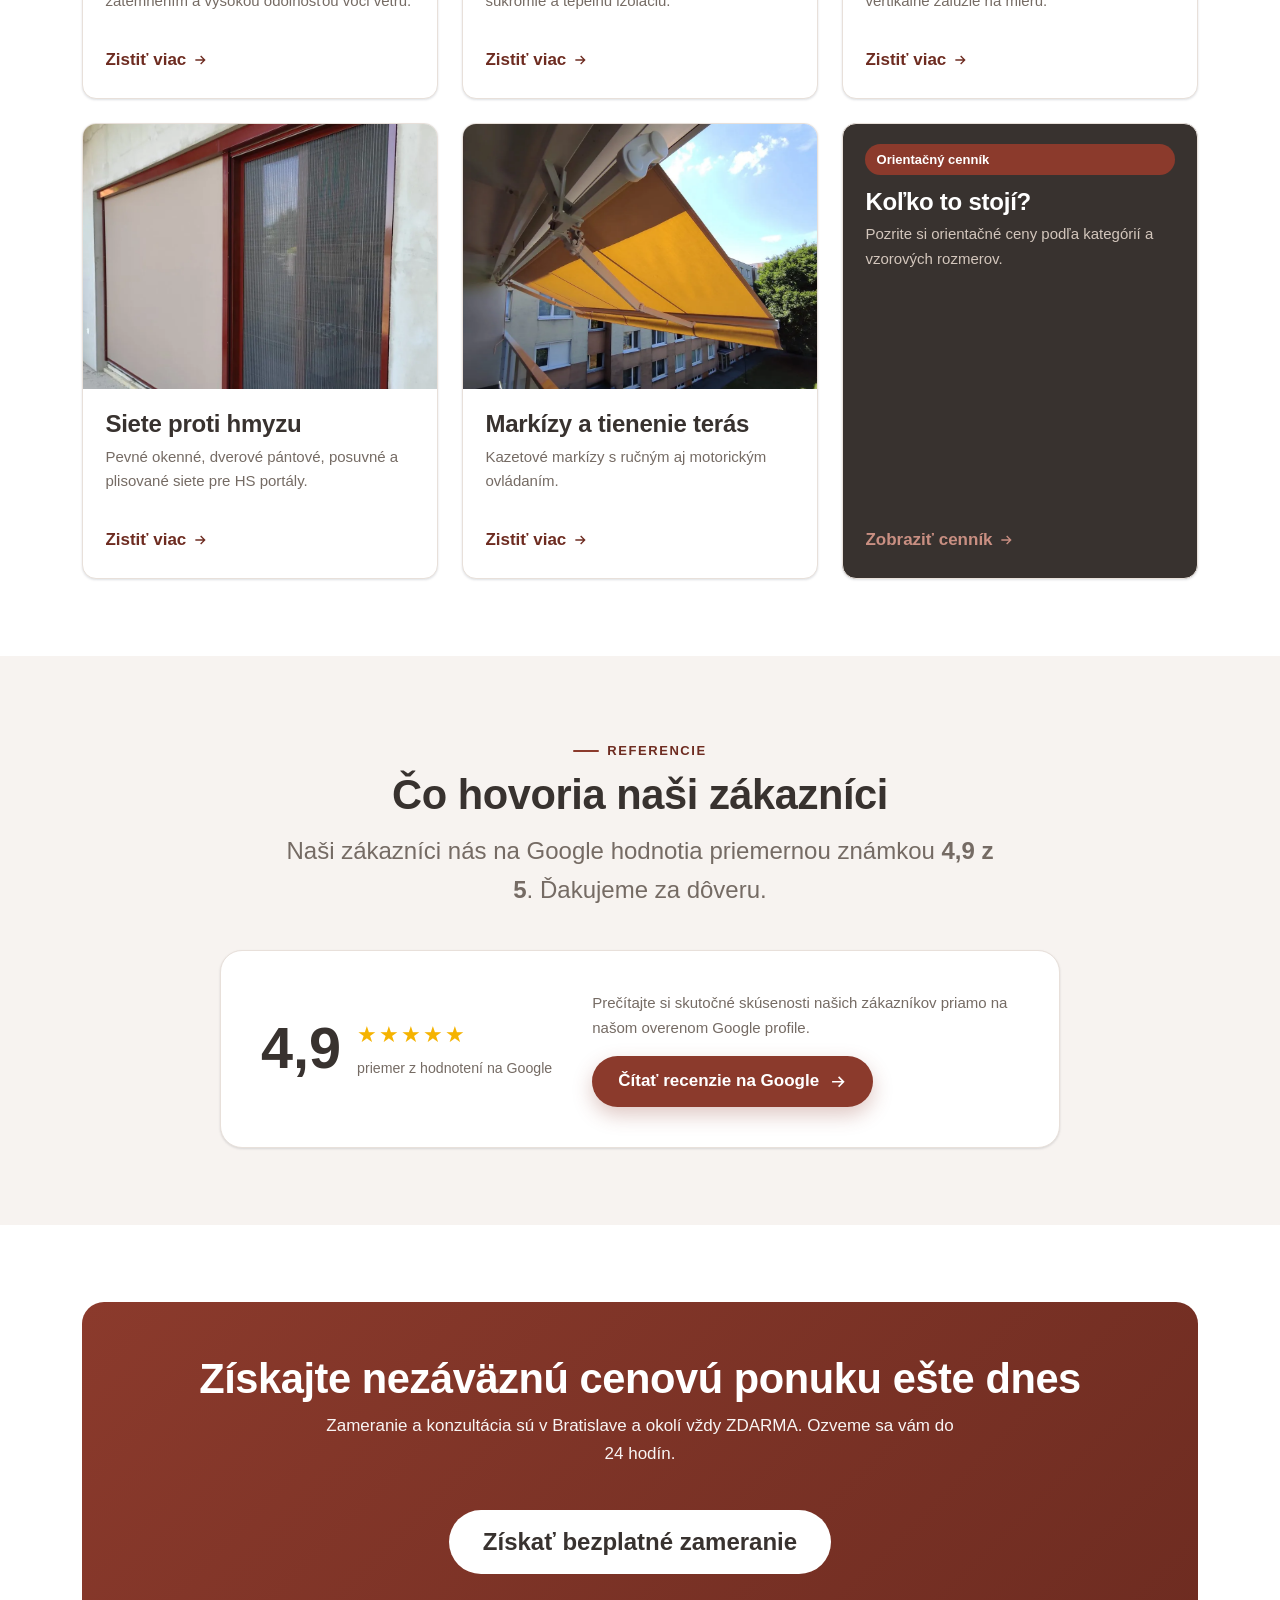
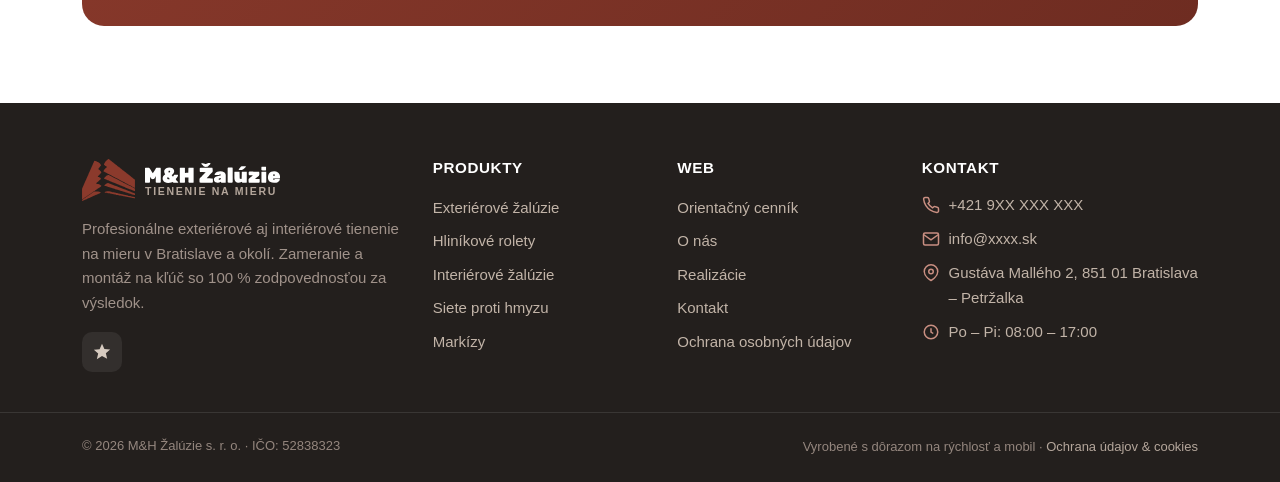
==== commit 632c0e79: "Obsah: odstránenie konkrétnych značiek a spresnenie tvrdení Vecný audit marketingového obsahu – odst" ====
--- a/index.html
+++ b/index.html
@@ -57,7 +57,7 @@
       "opens": "08:00", "closes": "17:00"
     },
     "makesOffer": [
-      { "@type": "Offer", "itemOffered": { "@type": "Service", "name": "Exteriérové žalúzie Z-90 a C-80" } },
+      { "@type": "Offer", "itemOffered": { "@type": "Service", "name": "Exteriérové žalúzie na mieru" } },
       { "@type": "Offer", "itemOffered": { "@type": "Service", "name": "Interiérové žalúzie a rolety" } },
       { "@type": "Offer", "itemOffered": { "@type": "Service", "name": "Siete proti hmyzu" } },
       { "@type": "Offer", "itemOffered": { "@type": "Service", "name": "Markízy" } }
@@ -137,7 +137,7 @@
         <div class="wizard-wrap">
           <div class="wizard" id="wizard" data-reveal>
             <div class="wizard__head">
-              <h2 id="wizard-title">Získajte cenovú ponuku za 30 sekúnd</h2>
+              <h2 id="wizard-title">Vyžiadajte si cenovú ponuku za 30 sekúnd</h2>
               <p>Odpovedzte na 3 krátke otázky a my sa vám ozveme s návrhom riešenia a termínom bezplatného zamerania.</p>
               <ol class="wizard__steps">
                 <li class="is-active"><span class="num">1</span> Objekt</li>
@@ -271,15 +271,15 @@
         </div>
         <div class="grid grid-3">
           <a class="card product-card" href="produkty.html#exterierove" data-reveal>
-            <div class="product-card__media"><picture><source srcset="assets/img/realizacia-exterierove-zaluzie.webp" type="image/webp"><img decoding="async" src="assets/img/realizacia-exterierove-zaluzie.jpg" onerror="this.onerror=null;this.src='assets/img/product-exterier.svg'" alt="Exteriérové žalúzie Z-90 a C-80" loading="lazy" width="800" height="600"></picture></div>
-            <div class="product-card__body"><h3>Exteriérové žalúzie</h3><p>Lamely Z-90 a C-80 s maximálnym zatemnením a vysokou odolnosťou voči vetru.</p><span class="product-card__link">Zistiť viac <svg viewBox="0 0 24 24" fill="none" stroke="currentColor" stroke-width="2"><path d="M5 12h14M13 6l6 6-6 6"/></svg></span></div>
+            <div class="product-card__media"><picture><source srcset="assets/img/realizacia-exterierove-zaluzie.webp" type="image/webp"><img decoding="async" src="assets/img/realizacia-exterierove-zaluzie.jpg" onerror="this.onerror=null;this.src='assets/img/product-exterier.svg'" alt="Exteriérové žalúzie na mieru" loading="lazy" width="800" height="600"></picture></div>
+            <div class="product-card__body"><h3>Exteriérové žalúzie</h3><p>Odolné hliníkové lamely s maximálnym zatemnením a vysokou odolnosťou voči vetru.</p><span class="product-card__link">Zistiť viac <svg viewBox="0 0 24 24" fill="none" stroke="currentColor" stroke-width="2"><path d="M5 12h14M13 6l6 6-6 6"/></svg></span></div>
           </a>
           <a class="card product-card" href="produkty.html#rolety" data-reveal data-reveal-delay="1">
             <div class="product-card__media"><picture><source srcset="assets/img/realizacia-roleta-antracit.webp" type="image/webp"><img decoding="async" src="assets/img/realizacia-roleta-antracit.jpg" onerror="this.onerror=null;this.src='assets/img/product-rolety.svg'" alt="Exteriérové hliníkové rolety" loading="lazy" width="800" height="600"></picture></div>
             <div class="product-card__body"><h3>Hliníkové rolety</h3><p>Priznané aj podomietkové boxy pre bezpečie, súkromie a tepelnú izoláciu.</p><span class="product-card__link">Zistiť viac <svg viewBox="0 0 24 24" fill="none" stroke="currentColor" stroke-width="2"><path d="M5 12h14M13 6l6 6-6 6"/></svg></span></div>
           </a>
           <a class="card product-card" href="produkty.html#interierove" data-reveal data-reveal-delay="2">
-            <div class="product-card__media"><picture><source srcset="assets/img/interierove-zaluzie-1.webp" type="image/webp"><img decoding="async" src="assets/img/interierove-zaluzie-1.jpg" onerror="this.onerror=null;this.src='assets/img/product-interier.svg'" alt="Interiérové žalúzie, rolety a plissé" loading="lazy" width="800" height="600"></picture></div>
+            <div class="product-card__media"><picture><source srcset="assets/img/interierove-zaluzie-6.webp" type="image/webp"><img decoding="async" src="assets/img/interierove-zaluzie-6.jpg" onerror="this.onerror=null;this.src='assets/img/product-interier.svg'" alt="Interiérové žalúzie, rolety a plissé" loading="lazy" width="800" height="600"></picture></div>
             <div class="product-card__body"><h3>Interiérové tienenie</h3><p>Horizontálne žalúzie, látkové rolety, plissé a vertikálne žalúzie na mieru.</p><span class="product-card__link">Zistiť viac <svg viewBox="0 0 24 24" fill="none" stroke="currentColor" stroke-width="2"><path d="M5 12h14M13 6l6 6-6 6"/></svg></span></div>
           </a>
           <a class="card product-card" href="produkty.html#siete" data-reveal>
@@ -287,8 +287,8 @@
             <div class="product-card__body"><h3>Siete proti hmyzu</h3><p>Pevné okenné, dverové pántové, posuvné a plisované siete pre HS portály.</p><span class="product-card__link">Zistiť viac <svg viewBox="0 0 24 24" fill="none" stroke="currentColor" stroke-width="2"><path d="M5 12h14M13 6l6 6-6 6"/></svg></span></div>
           </a>
           <a class="card product-card" href="produkty.html#markizy" data-reveal data-reveal-delay="1">
-            <div class="product-card__media"><picture><source srcset="assets/img/realizacia-markiza.webp" type="image/webp"><img decoding="async" src="assets/img/realizacia-markiza.jpg" onerror="this.onerror=null;this.src='assets/img/product-markizy.svg'" alt="Kazetové markízy Somfy" loading="lazy" width="800" height="600"></picture></div>
-            <div class="product-card__body"><h3>Markízy a tienenie terás</h3><p>Kazetové markízy s ručným aj motorickým ovládaním Somfy.</p><span class="product-card__link">Zistiť viac <svg viewBox="0 0 24 24" fill="none" stroke="currentColor" stroke-width="2"><path d="M5 12h14M13 6l6 6-6 6"/></svg></span></div>
+            <div class="product-card__media"><picture><source srcset="assets/img/realizacia-markiza.webp" type="image/webp"><img decoding="async" src="assets/img/realizacia-markiza.jpg" onerror="this.onerror=null;this.src='assets/img/product-markizy.svg'" alt="Kazetové markízy s motorickým ovládaním" loading="lazy" width="800" height="600"></picture></div>
+            <div class="product-card__body"><h3>Markízy a tienenie terás</h3><p>Kazetové markízy s ručným aj motorickým ovládaním.</p><span class="product-card__link">Zistiť viac <svg viewBox="0 0 24 24" fill="none" stroke="currentColor" stroke-width="2"><path d="M5 12h14M13 6l6 6-6 6"/></svg></span></div>
           </a>
           <a class="card product-card" href="cennik.html" data-reveal data-reveal-delay="2" style="background:var(--c-dark);color:#fff;justify-content:center;align-items:flex-start;">
             <div class="product-card__body" style="justify-content:center;">
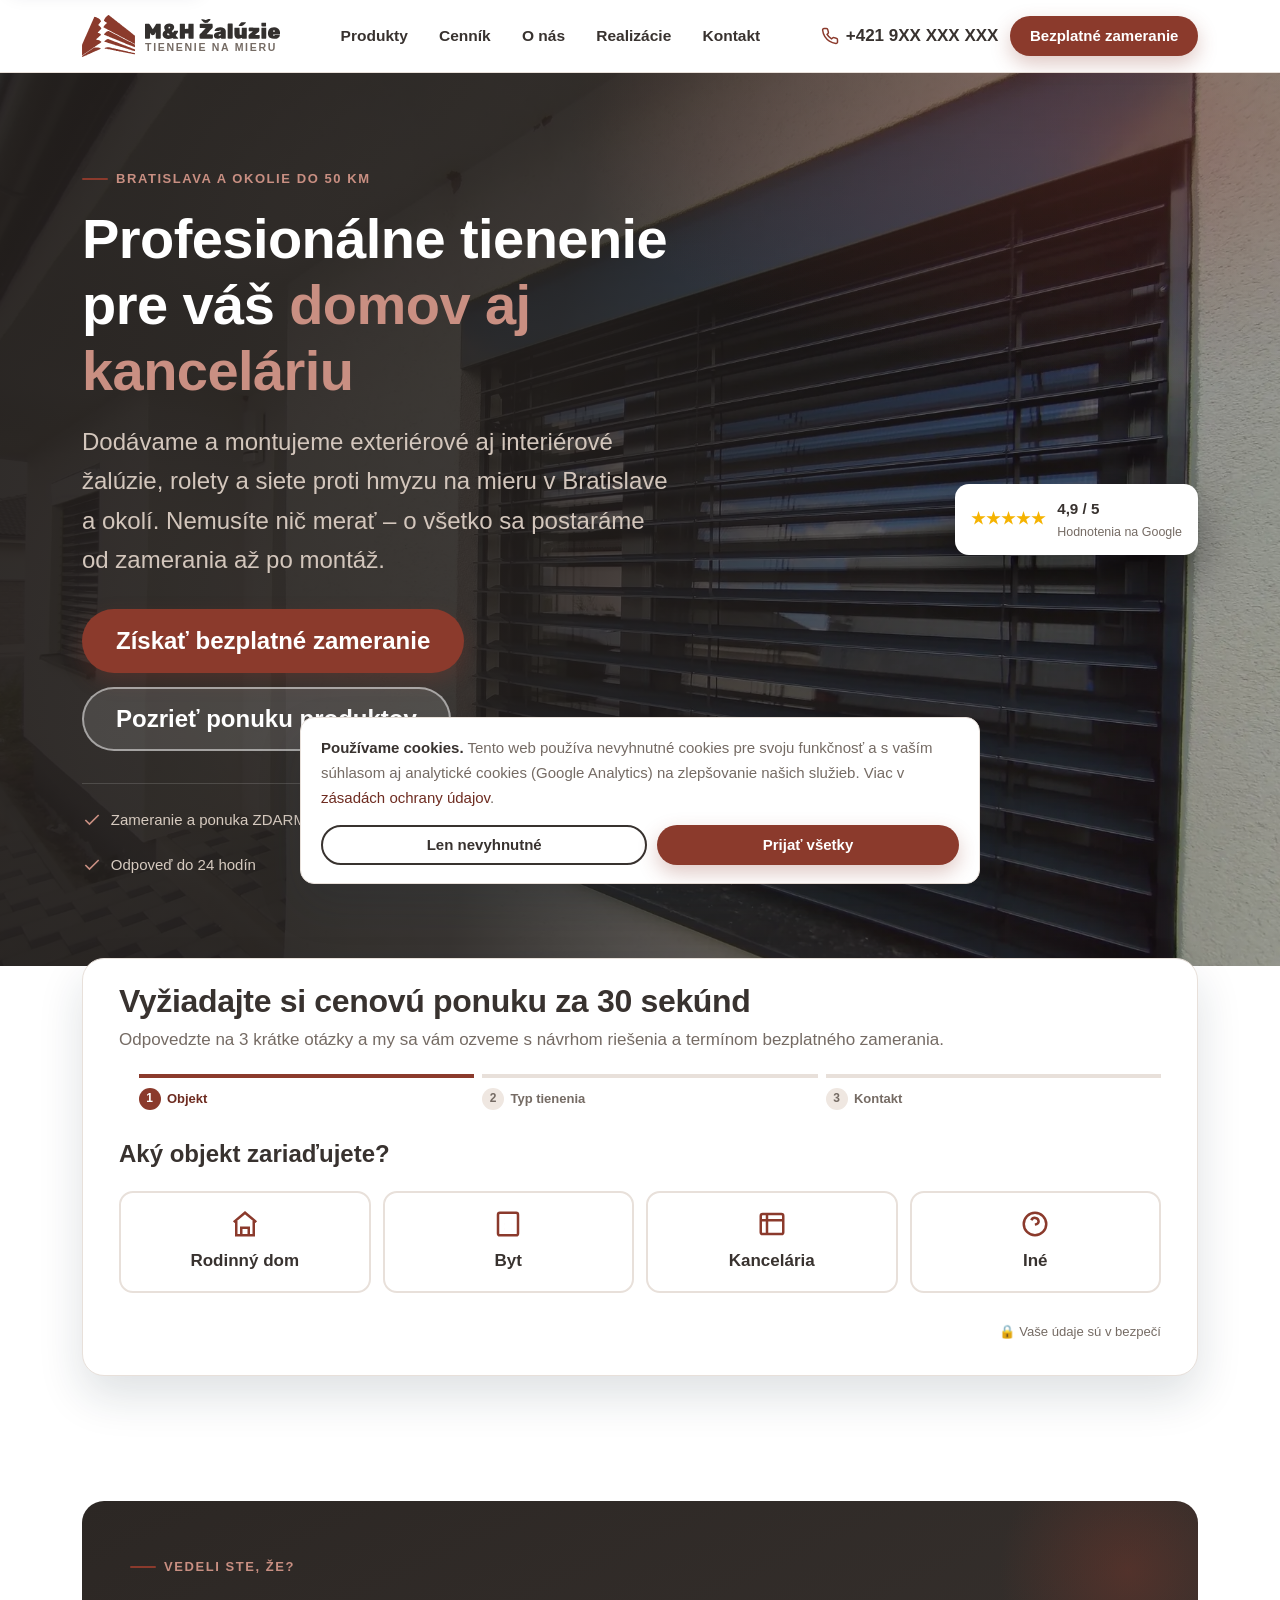
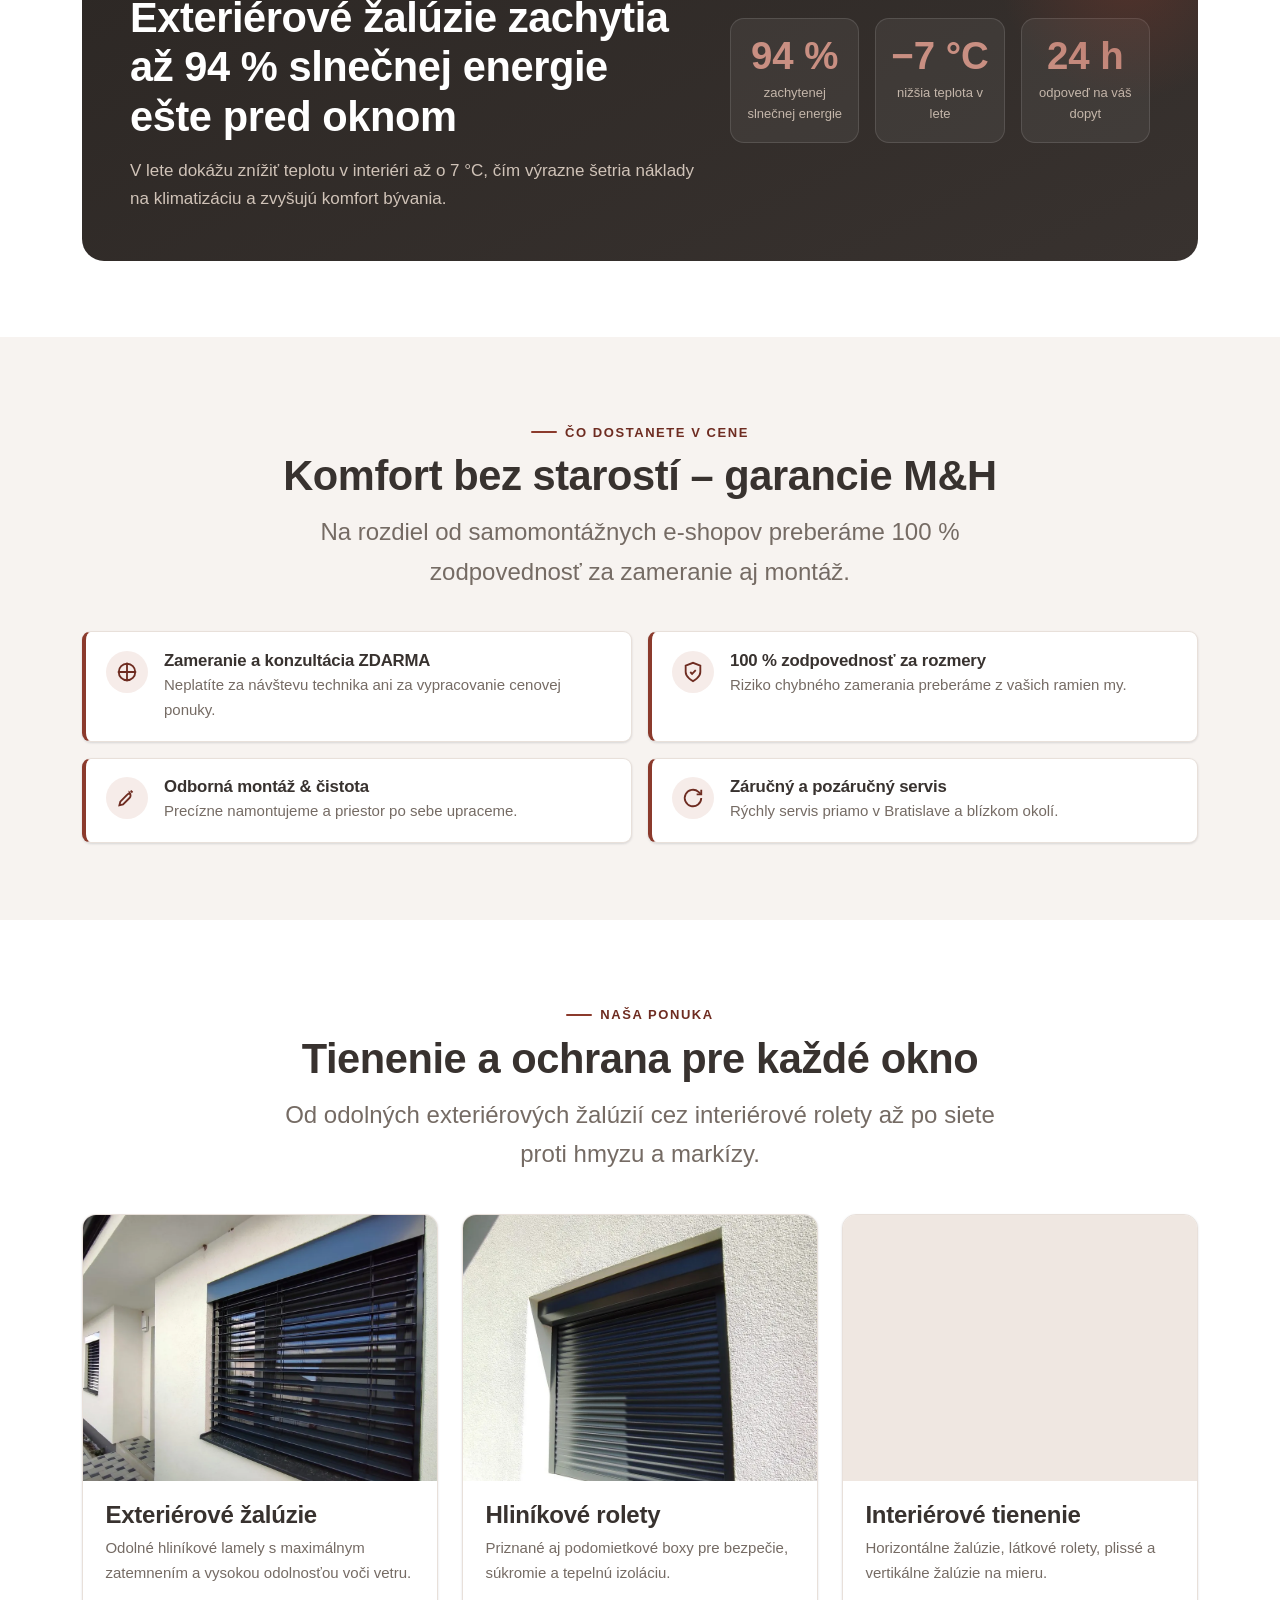
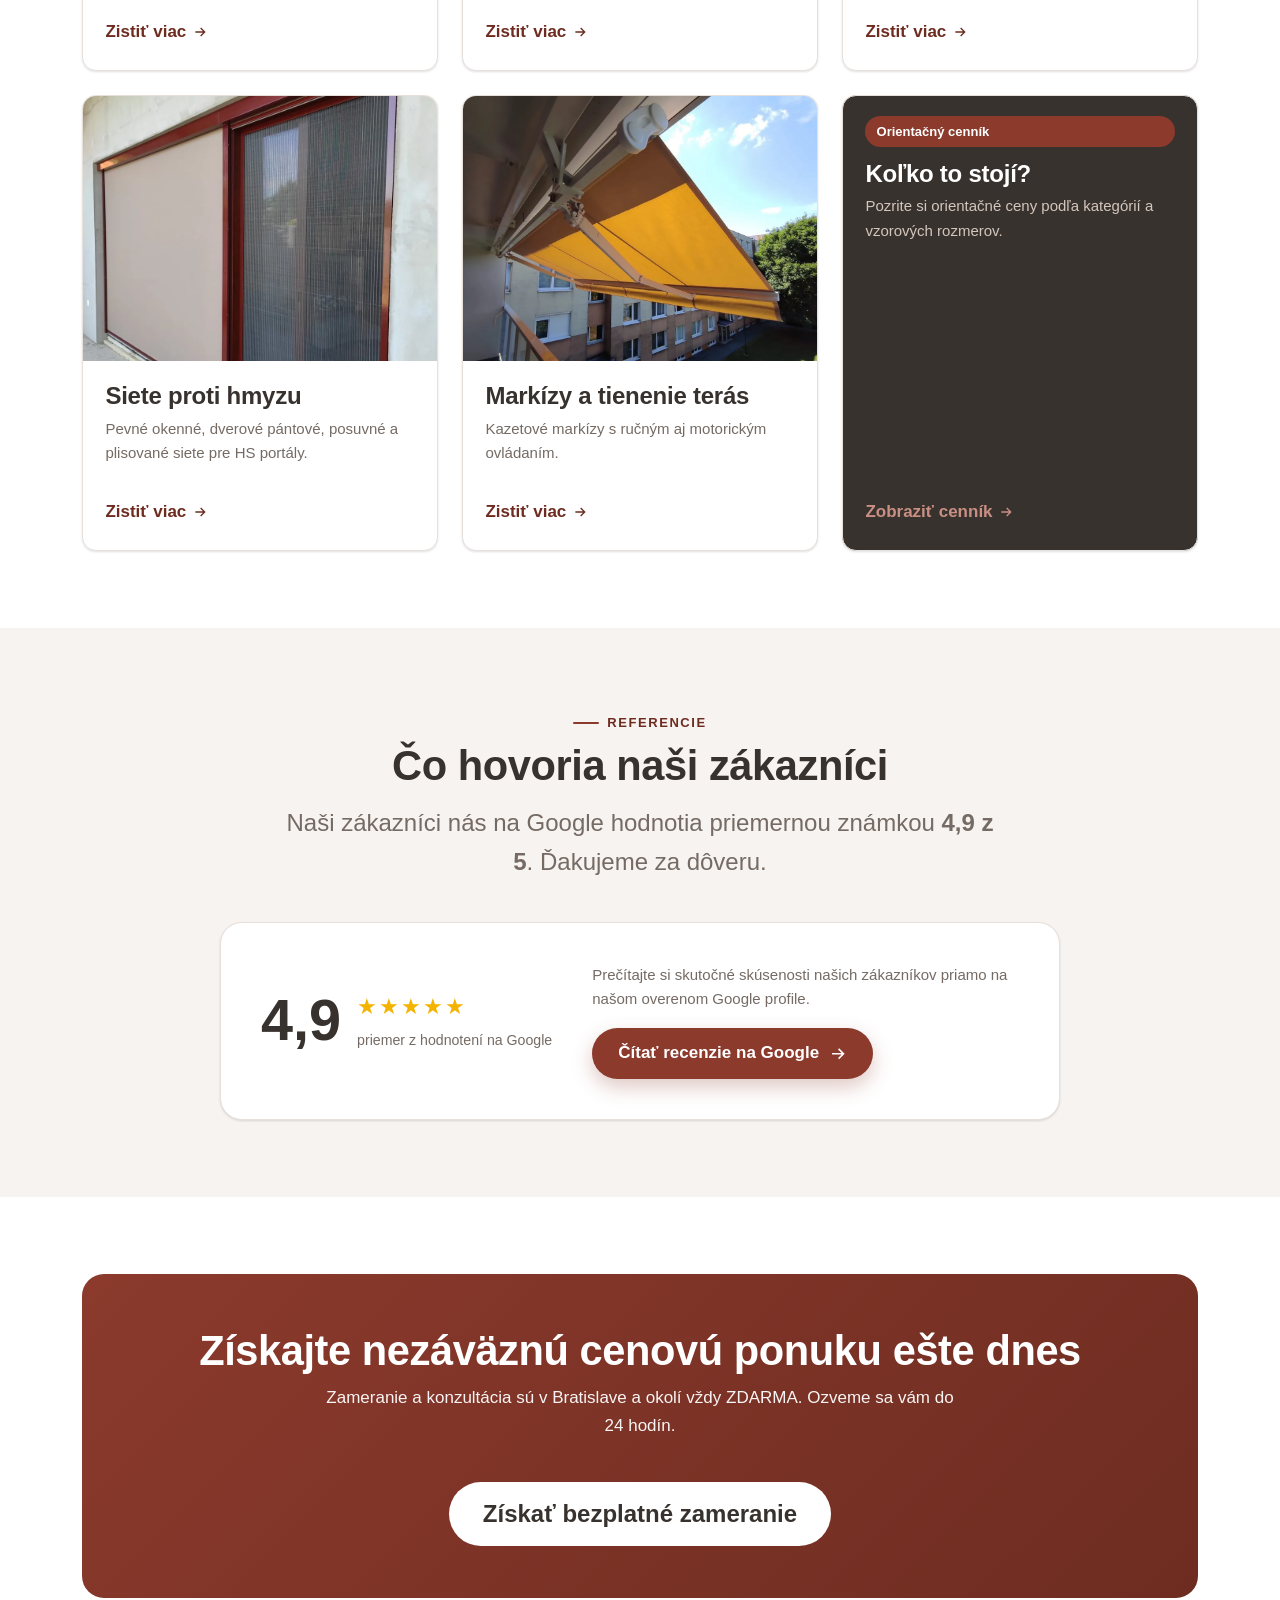
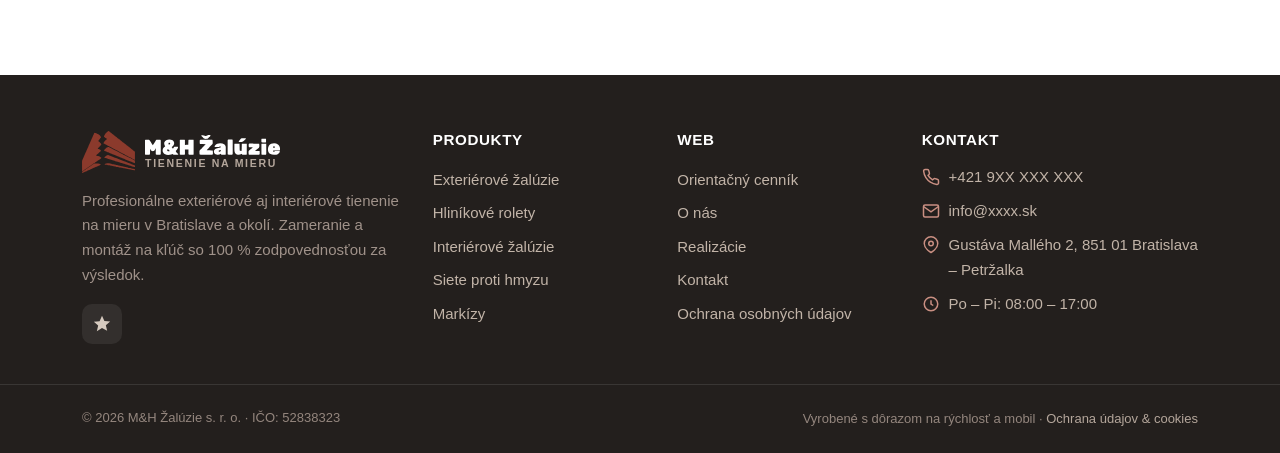
==== commit e8472e63: "Obsah: odstránenie tvrdenia o zimnej úspore pri exteriérových žalúziách V edukačnom bloku odstránená" ====
--- a/index.html
+++ b/index.html
@@ -220,7 +220,7 @@
             <div>
               <span class="eyebrow" style="color:var(--c-accent-300)">Vedeli ste, že?</span>
               <h2 class="mt-1">Exteriérové žalúzie zachytia až 94 % slnečnej energie ešte pred oknom</h2>
-              <p class="mt-1">V lete dokážu znížiť teplotu v interiéri až o 7 °C. V zime naopak vytvárajú izolačný vankúš, čím výrazne šetria náklady na klimatizáciu aj vykurovanie. Investícia, ktorá sa vracia po celý rok.</p>
+              <p class="mt-1">V lete dokážu znížiť teplotu v interiéri až o 7 °C, čím výrazne šetria náklady na klimatizáciu a zvyšujú komfort bývania.</p>
             </div>
             <div class="stat-grid">
               <div class="stat"><b>94 %</b><span>zachytenej slnečnej energie</span></div>
